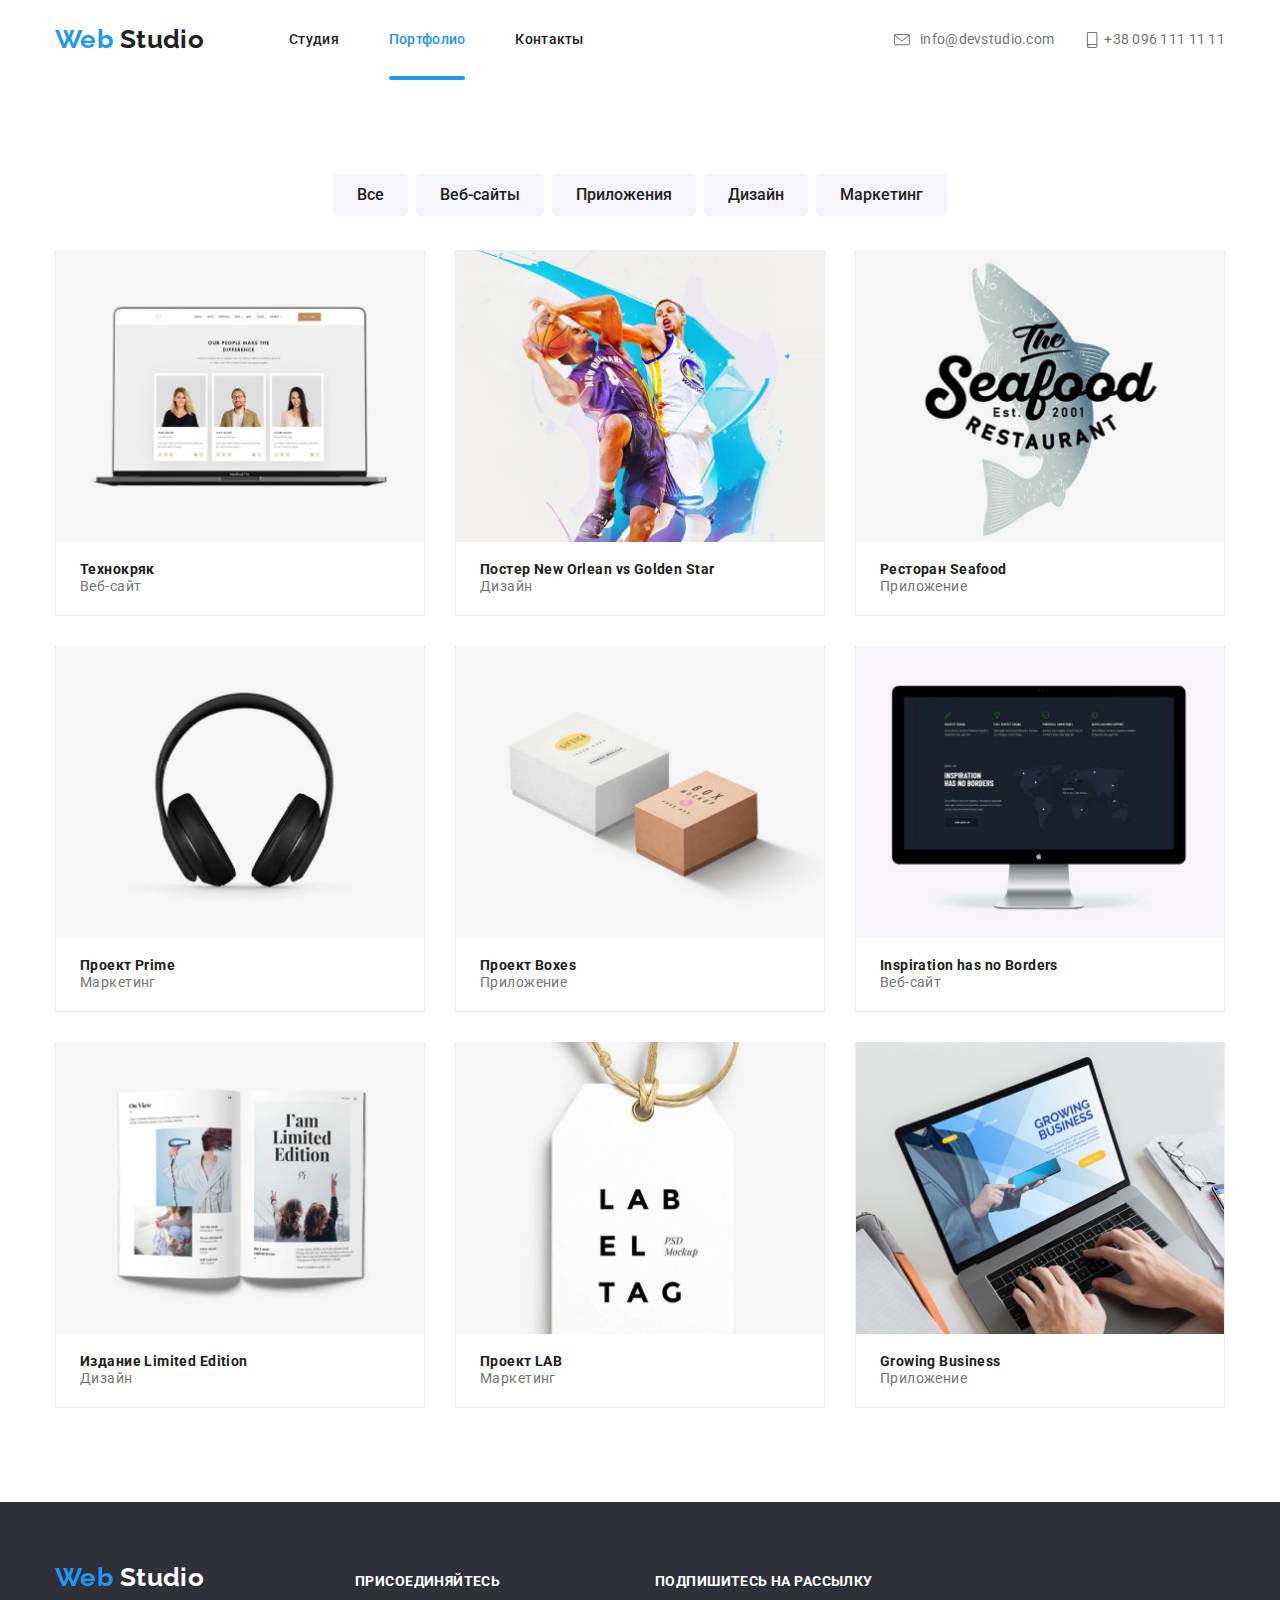
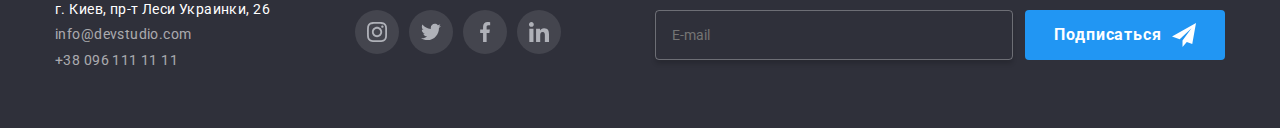
==== portfolio.html @ b1ed6bba "Перенос файлов" ====
<!DOCTYPE html>
<html lang="ru">
  <head>
    <meta charset="UTF-8" />
    <meta name="viewport" content="width=device-width, initial-scale=1.0" />
    <link
      href="https://fonts.googleapis.com/css2?family=Raleway:wght@700&family=Roboto:wght@400;500;700;900&display=swap"
      rel="stylesheet"
    />
    <link
      rel="stylesheet"
      href="https://cdnjs.cloudflare.com/ajax/libs/modern-normalize/0.7.0/modern-normalize.min.css"
    />
    <link rel="stylesheet" href="./css/main.min.css" />
    <title>Portfolio</title>
  </head>
  <body>
    <!-- Шапка страницы -->
    <header class="site-header container">
      <nav class="site-nav">
        <a class="site-logo" href="./" lang="en"><span>Web </span><span class="logo-studio">Studio</span></a>
        <ul class="list">
          <li class="item"><a class="link" href="./index.html">Студия</a></li>
          <li class="item"><a class="link current" href="./portfolio.html">Портфолио</a></li>
          <li class="item"><a class="link" href="">Контакты</a></li>
        </ul>
      </nav>
      <address class="address-blok-header">
        <!-- добавляем aria-label <a href="" aria-label=""></a> -->
        <ul class="address-list">
          <li class="item">
            <a class="button-icon icon-mail" href="mailto:info@devstudio.com" aria-label="иконка конверта">
              <svg class="icon">
                <use href="./images/sprite.svg#icon-icon-mail"></use>
              </svg>
            </a>
            <a class="link" href="mailto:info@devstudio.com">info@devstudio.com</a>
          </li>
          <li class="item">
            <a class="button-icon icon-phone" href="tel:+380961111111" aria-label="иконка телефона">
              <svg class="icon">
                <use href="./images/sprite.svg#icon-icon-phone"></use>
              </svg>
            </a>
            <a class="link" href="tel:+380961111111">+38 096 111 11 11</a>
          </li>
        </ul>
      </address>
    </header>
    <!-- уникальний контент -->
    <main class="main-portfolio">
      <!-- категории проектов (фильтры,head-filter ) -->
      <section class="section head-filter container">
        <h1 class="is-hidden">категории проектов (фильтры)</h1>
        <ul class="filter">
          <li class="item"><button type="button" class="radio">Все</button></li>
          <li class="item"><button type="button" class="radio">Веб-сайты</button></li>
          <li class="item"><button type="button" class="radio">Приложения</button></li>
          <li class="item"><button type="button" class="radio">Дизайн</button></li>
          <li class="item"><button type="button" class="radio">Маркетинг</button></li>
        </ul>
      </section>
      <!-- Проекты (project) -->
      <!-- ul>li*9>a>img+h3+p+p{} -->
      <section class="section project container">
        <h2 class="is-hidden">Проекты</h2>
        <ul class="list">
          <li class="item">
            <a class="link" href="">
              <div class="overflow-img">
                <img src="./images/pro1.jpg" alt="Анкеты" width="370" />
                <p class="pro on-dark">
                  Технокряк это современная площадка распространения коронавируса. Компании используют эту платформу для
                  цифрового шпионажа и атак на защищённые сервера конкурентов.
                </p>
              </div>
              <div class="perimeter">
                <h3 class="title pro">Технокряк</h3>
                <p class="is-filter">Веб-сайт</p>
              </div>
            </a>
          </li>
          <li class="item">
            <a class="link" href="">
              <div class="overflow-img">
                <img src="./images/pro2.jpg" alt="Баскетбол" width="370" />
                <p class="pro on-dark">
                  Технокряк это современная площадка распространения коронавируса. Компании используют эту платформу для
                  цифрового шпионажа и атак на защищённые сервера конкурентов.
                </p>
              </div>
              <div class="perimeter">
                <h3 class="title pro">Постер New Orlean vs Golden Star</h3>
                <p class="is-filter">Дизайн</p>
              </div>
            </a>
          </li>
          <li class="item">
            <a class="link" href="">
              <div class="overflow-img">
                <img src="./images/pro3.jpg" alt="Ресторан  лого" width="370" />
                <p class="pro on-dark">
                  Технокряк это современная площадка распространения коронавируса. Компании используют эту платформу для
                  цифрового шпионажа и атак на защищённые сервера конкурентов.
                </p>
              </div>
              <div class="perimeter">
                <h3 class="title pro">Ресторан Seafood</h3>
                <p class="is-filter">Приложение</p>
              </div>
            </a>
          </li>
          <li class="item">
            <a class="link" href="">
              <div class="overflow-img">
                <img src="./images/pro4.jpg" alt="Наушники" width="370" />
                <p class="pro on-dark">
                  Технокряк это современная площадка распространения коронавируса. Компании используют эту платформу для
                  цифрового шпионажа и атак на защищённые сервера конкурентов.
                </p>
              </div>
              <div class="perimeter">
                <h3 class="title pro">Проект Prime</h3>
                <p class="is-filter">Маркетинг</p>
              </div>
            </a>
          </li>
          <li class="item">
            <a class="link" href="">
              <div class="overflow-img">
                <img src="./images/pro5.jpg" alt="Коробки" width="370" />
                <p class="pro on-dark">
                  Технокряк это современная площадка распространения коронавируса. Компании используют эту платформу для
                  цифрового шпионажа и атак на защищённые сервера конкурентов.
                </p>
              </div>
              <div class="perimeter">
                <h3 class="title pro">Проект Boxes</h3>
                <p class="is-filter">Приложение</p>
              </div>
            </a>
          </li>
          <li class="item">
            <a class="link" href="">
              <div class="overflow-img">
                <img src="./images/pro6.jpg" alt="Монитор" width="370" />
                <p class="pro on-dark">
                  Технокряк это современная площадка распространения коронавируса. Компании используют эту платформу для
                  цифрового шпионажа и атак на защищённые сервера конкурентов.
                </p>
              </div>
              <div class="perimeter">
                <h3 class="title pro">Inspiration has no Borders</h3>
                <p class="is-filter">Веб-сайт</p>
              </div>
            </a>
          </li>
          <li class="item">
            <a class="link" href="">
              <div class="overflow-img">
                <img src="./images/pro7.jpg" alt="Журнал" width="370" />
                <p class="pro on-dark">
                  Технокряк это современная площадка распространения коронавируса. Компании используют эту платформу для
                  цифрового шпионажа и атак на защищённые сервера конкурентов.
                </p>
              </div>
              <div class="perimeter">
                <h3 class="title pro">Издание Limited Edition</h3>
                <p class="is-filter">Дизайн</p>
              </div>
            </a>
          </li>
          <li class="item">
            <a class="link" href="">
              <div class="overflow-img">
                <img src="./images/pro8.jpg" alt="Бирка" width="370" />
                <p class="pro on-dark">
                  Технокряк это современная площадка распространения коронавируса. Компании используют эту платформу для
                  цифрового шпионажа и атак на защищённые сервера конкурентов.
                </p>
              </div>
              <div class="perimeter">
                <h3 class="title pro">Проект LAB</h3>
                <p class="is-filter">Маркетинг</p>
              </div>
            </a>
          </li>
          <li class="item">
            <a class="link" href="">
              <div class="overflow-img">
                <img src="./images/pro9.jpg" alt="Ноутбук" width="370" />
                <p class="pro on-dark">
                  Технокряк это современная площадка распространения коронавируса. Компании используют эту платформу для
                  цифрового шпионажа и атак на защищённые сервера конкурентов.
                </p>
              </div>
              <div class="perimeter">
                <h3 class="title pro">Growing Business</h3>
                <p class="is-filter">Приложение</p>
              </div>
            </a>
          </li>
        </ul>
      </section>
    </main>
    <!-- footer -->
    <footer>
      <div class="footer container">
        <div class="address-blok item-colomn">
          <a class="site-logo footer-logo" href="./" lang="en"
            ><span>Web </span><span class="logo-studio">Studio</span></a
          >
          <address class="address-list">
            <p class="map">г. Киев, пр-т Леси Украинки, 26</p>
            <a class="link" href="mailto:info@devstudio.com">info@devstudio.com</a>
            <a class="link" href="tel:+380961111111">+38 096 111 11 11</a>
          </address>
        </div>
        <div class="section item-colomn">
          <b class="title on-dark">ПРИСОЕДИНЯЙТЕСЬ</b>
          <ul class="list-social">
            <li class="item-social dark-icon">
              <a href="" aria-label="ссылка на instagram">
                <svg class="icon">
                  <use href="./images/sprite.svg#icon-icon-inst"></use>
                </svg>
              </a>
            </li>
            <li class="item-social dark-icon">
              <a href="" aria-label="ссылка на twiter">
                <svg class="icon">
                  <use href="./images/sprite.svg#icon-icon-tw"></use>
                </svg>
              </a>
            </li>
            <li class="item-social dark-icon">
              <a href="" aria-label="ссылка на facebook">
                <svg class="icon">
                  <use href="./images/sprite.svg#icon-icon-fb"></use>
                </svg>
              </a>
            </li>
            <li class="item-social dark-icon">
              <a href="" aria-label="ссылка на IN">
                <svg class="icon">
                  <use href="./images/sprite.svg#icon-icon-in"></use>
                </svg>
              </a>
            </li>
          </ul>
        </div>
        <div class="section block-subscribe">
          <label class="label-subscribe">
            <b class="title on-dark subscribe-title">ПОДПИШИТЕСЬ НА РАССЫЛКУ</b>
            <input class="field-subscribe" type="email" name="subscribe" placeholder="E-mail" />
          </label>
          <button type="submit" class="button">
            Подписаться
            <svg class="icon send">
              <use href="./images/sprite.svg#icon-icon-send"></use>
            </svg>
          </button>

          <!-- <a href="" aria-label="значок самолётика"></a> -->
        </div>
      </div>
      <!-- Исправление дизайнера закоментировал -->
      <!-- <div class="copyright container"><p>2020 | Developed by GoIT Students</p></div> -->
    </footer>
  </body>
</html>
---- css/main.min.css ----
html{-webkit-box-sizing:border-box;box-sizing:border-box}*,*::before,*::after{-webkit-box-sizing:inherit;box-sizing:inherit}*:hover,:focus,:focus-within{-webkit-transition:all 250ms cubic-bezier(0.4, 0, 0.2, 1);transition:all 250ms cubic-bezier(0.4, 0, 0.2, 1)}body{margin:0;padding:0;background-color:#fff;color:#757575;font-family:'Roboto', sans-serif;font-weight:400;font-size:14px;line-height:1.19;letter-spacing:.03em}img{display:block;max-width:100%;height:auto}h1,h2,h3,h4,h5,h6{margin:0}ul{margin:0;padding:0;list-style:none}p{margin:0}a{text-decoration:none;font-style:normal;color:inherit;font-family:inherit}.position-relative{position:relative}.appearance{appearance:none;-webkit-appearance:none;-moz-appearance:none}.is-hidden{position:absolute;width:1px;height:1px;margin:-1px;border:0;padding:0;clip:rect(0 0 0 0);overflow:hidden}.container{display:-webkit-box;display:-ms-flexbox;display:flex;margin-left:auto;margin-right:auto;width:1200px;padding-left:15px;padding-right:15px}.title{color:#212121}.button-icon{padding:0;margin:0;border:none}.section .on-dark{color:#fff}.title-section{font-weight:bold;font-size:36px;line-height:1.16;color:#212121}.title{font-weight:bold;font-size:14px;line-height:1.14;color:#212121}.text{line-height:1.71;color:#757575}.site-logo{font-family:'Raleway', sans-serif;font-style:normal;font-weight:bold;font-size:26px;color:#2196f3}.site-nav .site-logo{margin-top:24px;margin-bottom:25px}.logo-studio{color:#212121}.footer .logo-studio{color:#fff}.address-blok-header{margin-left:auto}.address-blok-header .item{display:-webkit-box;display:-ms-flexbox;display:flex}.address-blok-header .item:hover .icon,.address-blok-header .item:focus-within .icon{fill:#2196f3}.address-blok-header .item:hover .link{color:#2196f3}.address-blok-header .button-icon{margin-right:10px}.address-blok-header .button-icon.icon-mail{width:16px;height:11.2px;fill:#757575}.address-blok-header .button-icon.icon-phone{width:10px;height:15px;fill:#757575}.address-blok-header .icon{background-position:center;background-size:contain;height:16px;width:16px;-webkit-transition:fill 250ms cubic-bezier(0.4, 0, 0.2, 1);transition:fill 250ms cubic-bezier(0.4, 0, 0.2, 1)}.site-header .address-list{display:-webkit-box;display:-ms-flexbox;display:flex}.address-list .item+.item{margin-left:30px}.address-list .link{line-height:1.14;letter-spacing:0.02em}.footer .address-blok{display:-webkit-box;display:-ms-flexbox;display:flex;-webkit-box-orient:vertical;-webkit-box-direction:normal;-ms-flex-direction:column;flex-direction:column}.footer .address-list{display:-webkit-box;display:-ms-flexbox;display:flex;-webkit-box-align:start;-ms-flex-align:start;align-items:flex-start;-webkit-box-orient:vertical;-webkit-box-direction:normal;-ms-flex-direction:column;flex-direction:column;margin-top:8px}.footer .address-list .link{margin-top:9px;line-height:1.17;letter-spacing:.03em;color:rgba(255,255,255,0.6)}.footer .address-list .map{line-height:1.17;letter-spacing:.03em;color:#fff;font-style:normal}.list-social{margin-top:20px;display:-webkit-box;display:-ms-flexbox;display:flex}.item-social{width:44px;height:44px}.item-social+.item-social{margin-left:10px}.item-social .button-icon{display:-webkit-inline-box;display:-ms-inline-flexbox;display:inline-flex;width:100%;height:100%}.item-social .icon{width:44px;height:44px;border-radius:50px;fill:#afb1b8;-webkit-transition:background-color 250ms cubic-bezier(0.4, 0, 0.2, 1),fill 250ms cubic-bezier(0.4, 0, 0.2, 1);transition:background-color 250ms cubic-bezier(0.4, 0, 0.2, 1),fill 250ms cubic-bezier(0.4, 0, 0.2, 1)}.item-social .icon:hover,.item-social:focus-within .icon{background-color:#2196f3;fill:#fff}.dark-icon{border-radius:50px;fill:text-white;background-color:rgba(255,255,255,0.1)}.button{display:-webkit-inline-box;display:-ms-inline-flexbox;display:inline-flex;-webkit-box-align:center;-ms-flex-align:center;align-items:center;-webkit-box-pack:center;-ms-flex-pack:center;justify-content:center;padding-top:10px;padding-bottom:10px;min-width:200px;font-weight:bold;font-size:16px;line-height:1.87;letter-spacing:0.06em;background:#2196f3;color:#fff;border-radius:4px;border:none;outline:#188ce8}.button:hover,.button:focus{background-color:#188ce8}.site-header{-webkit-box-align:center;-ms-flex-align:center;align-items:center;-webkit-box-pack:justify;-ms-flex-pack:justify;justify-content:space-between}.site-header .item:hover,.site-header .item:focus-within{color:#2196f3}.site-nav{display:-webkit-box;display:-ms-flexbox;display:flex}.site-nav>.list{display:-webkit-box;display:-ms-flexbox;display:flex;margin-left:85px;-webkit-box-align:center;-ms-flex-align:center;align-items:center;font-weight:500;line-height:1.14;letter-spacing:0.02em;color:#212121}.site-nav .item+.item{margin-left:50px}.site-nav .link{-webkit-transition:color 250ms cubic-bezier(0.4, 0, 0.2, 1);transition:color 250ms cubic-bezier(0.4, 0, 0.2, 1)}.site-nav .link.current{position:relative;color:#2196f3}.site-nav .link.current::after{content:'';display:block;margin-top:28px;position:absolute;width:100%;height:4px;background:#2196f3;border-radius:2px}.hero-section{background-color:rgba(47,48,58,0.8)}.hero-section.overlay{max-width:1600px;height:600px;margin-right:auto;margin-left:auto;background-image:-webkit-gradient(linear, left top, left bottom, from(rgba(47,48,58,0.8)), to(rgba(47,48,58,0.8))),url("../images/Header-img.jpg");background-image:linear-gradient(rgba(47,48,58,0.8), rgba(47,48,58,0.8)),url("../images/Header-img.jpg")}.hero-section .container{-webkit-box-orient:vertical;-webkit-box-direction:normal;-ms-flex-direction:column;flex-direction:column;-webkit-box-align:center;-ms-flex-align:center;align-items:center;padding-top:200px;padding-bottom:200px}.hero-section .title{text-align:center;margin-bottom:30px;font-weight:900;font-size:44px;line-height:1.36;letter-spacing:0.06em;color:#fff}.feature{padding-top:94px}.feature .list{display:-webkit-box;display:-ms-flexbox;display:flex}.feature .item{width:calc(100%)}.feature .item+.item{margin-left:30px}.feature .icon{height:70px;width:70px}.feature .button-icon{height:120px;width:100%;background-color:#f5f4fa;border-radius:4px}.feature .title{margin-top:30px}.feature .text{margin-top:10px}.activity{display:-webkit-box;display:-ms-flexbox;display:flex;-webkit-box-orient:vertical;-webkit-box-direction:normal;-ms-flex-direction:column;flex-direction:column;padding-top:94px;padding-bottom:94px}.activity .title-section{-ms-flex-item-align:center;-ms-grid-row-align:center;align-self:center;margin-bottom:50px}.activity .list{display:-webkit-box;display:-ms-flexbox;display:flex;-webkit-box-orient:horizontal;-webkit-box-direction:normal;-ms-flex-direction:row;flex-direction:row;-webkit-box-pack:justify;-ms-flex-pack:justify;justify-content:space-between}.activity .item{position:relative}.activity .item+.item{margin-left:30px}.activity .title.on-dark{position:absolute;bottom:0;width:100%;padding:27px;text-align:center;background-color:rgba(47,48,58,0.8)}.shadow{background-color:#f5f4fa}.our-team{display:-webkit-box;display:-ms-flexbox;display:flex;-webkit-box-orient:vertical;-webkit-box-direction:normal;-ms-flex-direction:column;flex-direction:column;padding-top:94px;padding-bottom:94px}.our-team .title-section{-ms-flex-item-align:center;-ms-grid-row-align:center;align-self:center}.our-team .list-team{display:-webkit-box;display:-ms-flexbox;display:flex;-webkit-box-pack:justify;-ms-flex-pack:justify;justify-content:space-between;margin-top:50px}.our-team .item+.item{margin-left:30px}.our-team .item{display:-webkit-box;display:-ms-flexbox;display:flex;-webkit-box-orient:vertical;-webkit-box-direction:normal;-ms-flex-direction:column;flex-direction:column;-webkit-box-align:center;-ms-flex-align:center;align-items:center;padding-bottom:24px;background-color:#fff;-webkit-box-shadow:0px 4px 4px rgba(0,0,0,0.25);box-shadow:0px 4px 4px rgba(0,0,0,0.25);border-radius:4px}.our-team .title.name{margin-top:30px}.our-team .title.work{margin-top:10px}.our-team .list-social{margin-top:16px}.our-team .name{font-weight:500;font-size:16px}.our-team .work{font-size:16px;color:#757575}.clients{display:-webkit-box;display:-ms-flexbox;display:flex;-webkit-box-orient:vertical;-webkit-box-direction:normal;-ms-flex-direction:column;flex-direction:column;padding-top:94px;padding-bottom:94px}.clients .title-section{-ms-flex-item-align:center;-ms-grid-row-align:center;align-self:center;margin-bottom:50px}.clients .list{display:-webkit-box;display:-ms-flexbox;display:flex}.clients .item+.item{margin-left:30px}.clients .item{width:calc((100% - 150px) / 6);border:1px solid #afb1b8;border-radius:4px;fill:#afb1b8;-webkit-transition:fill 250ms cubic-bezier(0.4, 0, 0.2, 1);transition:fill 250ms cubic-bezier(0.4, 0, 0.2, 1);-webkit-transition:border 250ms cubic-bezier(0.4, 0, 0.2, 1);transition:border 250ms cubic-bezier(0.4, 0, 0.2, 1)}.clients .item:hover,.clients .item:focus-within{border-color:#2196f3;fill:#2196f3}.clients .button-icon{display:-webkit-box;display:-ms-flexbox;display:flex;-webkit-box-pack:center;-ms-flex-pack:center;justify-content:center;-webkit-box-align:center;-ms-flex-align:center;align-items:center;height:90px;width:170px;fill:inherit}.clients .icon.klient1{width:44px;height:49px}.clients .icon.klient2{width:40px;height:52px}.clients .icon.klient3{width:41px;height:43px}.clients .icon.klient4{width:80px;height:42px}.clients .icon.klient5{width:59px;height:47px}.clients .icon.klient6{width:88px;height:45px}.modal{display:-webkit-box;display:-ms-flexbox;display:flex;margin-left:auto;margin-right:auto;-webkit-box-pack:center;-ms-flex-pack:center;justify-content:center;-webkit-box-align:center;-ms-flex-align:center;align-items:center;position:fixed;top:0;left:0;right:0;width:100%;height:100%;-webkit-transition:all 250ms cubic-bezier(0.4, 0, 0.2, 1);transition:all 250ms cubic-bezier(0.4, 0, 0.2, 1);background:rgba(0,0,0,0.2)}.modal .form-blank{padding:40px;display:-webkit-box;display:-ms-flexbox;display:flex;-webkit-box-orient:vertical;-webkit-box-direction:normal;-ms-flex-direction:column;flex-direction:column;position:absolute;background:#ffffff;-webkit-box-shadow:0px 2px 1px rgba(0,0,0,0.2),0px 1px 1px rgba(0,0,0,0.14),0px 1px 3px rgba(0,0,0,0.12);box-shadow:0px 2px 1px rgba(0,0,0,0.2),0px 1px 1px rgba(0,0,0,0.14),0px 1px 3px rgba(0,0,0,0.12);border-radius:4px}.modal .field{padding-top:12px;padding-right:16px;padding-bottom:12px;padding-left:42px;width:100%;border:solid 1px;border-color:rgba(33,33,33,0.2);border-radius:4px;-webkit-transition:border-color 250ms cubic-bezier(0.4, 0, 0.2, 1);transition:border-color 250ms cubic-bezier(0.4, 0, 0.2, 1);outline:none}.modal .commentary{resize:none}.modal .text-field{position:absolute;top:50%;left:42px;-webkit-transform:translateY(-50%);transform:translateY(-50%);-webkit-transition:color 250ms cubic-bezier(0.4, 0, 0.2, 1);transition:color 250ms cubic-bezier(0.4, 0, 0.2, 1);-webkit-transition:-webkit-transform 250ms cubic-bezier(0.4, 0, 0.2, 1);transition:-webkit-transform 250ms cubic-bezier(0.4, 0, 0.2, 1);transition:transform 250ms cubic-bezier(0.4, 0, 0.2, 1);transition:transform 250ms cubic-bezier(0.4, 0, 0.2, 1), -webkit-transform 250ms cubic-bezier(0.4, 0, 0.2, 1);line-height:1.14;letter-spacing:0.01em}.modal .text-commentary{position:absolute;top:12px;left:16px;-webkit-transition:color 250ms cubic-bezier(0.4, 0, 0.2, 1);transition:color 250ms cubic-bezier(0.4, 0, 0.2, 1);-webkit-transition:-webkit-transform 250ms cubic-bezier(0.4, 0, 0.2, 1);transition:-webkit-transform 250ms cubic-bezier(0.4, 0, 0.2, 1);transition:transform 250ms cubic-bezier(0.4, 0, 0.2, 1);transition:transform 250ms cubic-bezier(0.4, 0, 0.2, 1), -webkit-transform 250ms cubic-bezier(0.4, 0, 0.2, 1)}.modal .title{font-size:20px;line-height:23px}.modal .title+.label{margin-top:30px}.modal .label{position:relative}.modal .label:hover .icon,.modal .label:focus-within .icon{fill:#2196f3}.modal .label:hover .text-field,.modal .label:focus-within .text-field{-webkit-transform:translate(-24px, -38px);transform:translate(-24px, -38px);color:#2196f3}.modal .label:hover .text-commentary,.modal .label:focus-within .text-commentary{-webkit-transform:translate(0px, -30px);transform:translate(0px, -30px);color:#2196f3}.modal .label:hover .field,.modal .label:focus-within .field{border-color:#2196f3}.modal .label+.label{margin-top:28px}.modal .label .icon{width:18px;height:18px;position:absolute;top:50%;left:16px;-webkit-transform:translateY(-50%);transform:translateY(-50%);-webkit-transition:fill 250ms cubic-bezier(0.4, 0, 0.2, 1);transition:fill 250ms cubic-bezier(0.4, 0, 0.2, 1)}.modal .label-policy{position:relative;display:-webkit-box;display:-ms-flexbox;display:flex;-ms-flex-pack:distribute;justify-content:space-around;margin-top:20px}.modal .label-policy:focus-within .icon-checkbox{border-color:#2196f3}.modal .label-policy .link{color:#2196f3}.modal .text-policy{line-height:1.71}.modal .icon-checkbox{position:absolute;left:2px;-webkit-transform:translateY(3px);transform:translateY(3px);-webkit-transition:background-color 250ms cubic-bezier(0.4, 0, 0.2, 1);transition:background-color 250ms cubic-bezier(0.4, 0, 0.2, 1);-webkit-transition:border-color 250ms cubic-bezier(0.4, 0, 0.2, 1);transition:border-color 250ms cubic-bezier(0.4, 0, 0.2, 1);cursor:pointer;width:16px;height:16px;background-size:contain;background-color:#fff;border:2px solid #212121;border-radius:4px}.modal .checkbox:checked ~ .icon-checkbox{background-color:#2196f3;border-color:#2196f3}.modal .button{margin-top:30px;margin-left:auto;margin-right:auto;height:50px;border:none}.modal .button:hover,.modal .button:focus{background-color:#188ce8}.modal .data-modal-close{width:30px;height:30px;background-size:contain;position:absolute;right:8px;top:8px;background-color:#fff;margin:0;padding:0;border-width:0;outline-color:rgba(0,0,0,0)}.modal .data-modal-close:hover .icon,.modal .data-modal-close:focus-within .icon{fill:#2196f3}.modal .data-modal-close .icon{height:30px;width:30px;border-radius:100%;border:solid 1px rgba(0,0,0,0.1);-webkit-transition:fill 250ms cubic-bezier(0.4, 0, 0.2, 1);transition:fill 250ms cubic-bezier(0.4, 0, 0.2, 1)}.main-portfolio{padding-top:94px;padding-bottom:94px}.head-filter{display:-webkit-box;display:-ms-flexbox;display:flex;-webkit-box-pack:center;-ms-flex-pack:center;justify-content:center;margin-bottom:34px}.head-filter .filter{display:-webkit-box;display:-ms-flexbox;display:flex;-webkit-box-orient:horizontal;-webkit-box-direction:normal;-ms-flex-direction:row;flex-direction:row}.head-filter .item+.item{margin-left:8px}.head-filter .radio{padding:6px 22px;background:#f5f4fa;font-weight:500;font-size:16px;line-height:1.62;color:#212121;border-radius:4px;border-color:transparent;-webkit-transition:background 250ms cubic-bezier(0.4, 0, 0.2, 1);transition:background 250ms cubic-bezier(0.4, 0, 0.2, 1);-webkit-transition:color 250ms cubic-bezier(0.4, 0, 0.2, 1);transition:color 250ms cubic-bezier(0.4, 0, 0.2, 1)}.head-filter .radio:hover,.head-filter .radio:focus{background:#2196f3;color:#fff;border-color:transparent}.project{display:-webkit-box;display:-ms-flexbox;display:flex}.project .list{display:-webkit-box;display:-ms-flexbox;display:flex;-webkit-box-orient:horizontal;-webkit-box-direction:normal;-ms-flex-direction:row;flex-direction:row;-ms-flex-wrap:wrap;flex-wrap:wrap}.project .item{display:-webkit-box;display:-ms-flexbox;display:flex;width:calc((100% - 60px) / 3)}.project .item:hover .pro.on-dark,.project .item:focus .pro.on-dark{-webkit-transform:translateY(0);transform:translateY(0)}.project .item:hover,.project .item:focus{-webkit-box-sizing:border-box;box-sizing:border-box;-webkit-box-shadow:1px 4px 6px rgba(0,0,0,0.16),0px 4px 4px rgba(0,0,0,0.06),0px 1px 1px rgba(0,0,0,0.12);box-shadow:1px 4px 6px rgba(0,0,0,0.16),0px 4px 4px rgba(0,0,0,0.06),0px 1px 1px rgba(0,0,0,0.12)}.project .item:not(:nth-child(3n+1)){margin-left:30px}.project .item:not(:nth-child(-n+3)){margin-top:30px}.project .pro.on-dark{display:-webkit-box;display:-ms-flexbox;display:flex;padding:63px 24px;position:absolute;top:0;left:0;width:100%;height:100%;-webkit-transform:translateY(105%);transform:translateY(105%);-webkit-transition:-webkit-transform 250ms cubic-bezier(0.4, 0, 0.2, 1);transition:-webkit-transform 250ms cubic-bezier(0.4, 0, 0.2, 1);transition:transform 250ms cubic-bezier(0.4, 0, 0.2, 1);transition:transform 250ms cubic-bezier(0.4, 0, 0.2, 1), -webkit-transform 250ms cubic-bezier(0.4, 0, 0.2, 1);font-size:18px;line-height:1.56;letter-spacing:.03em;background:#2196f3}.project .perimeter{padding-top:20px;padding-right:24px;padding-bottom:20px;padding-left:24px}.project .link{border-right:1px solid #eeeeee;border-bottom:1px solid #eeeeee;border-left:1px solid #eeeeee}.project .overflow-img{display:block;overflow:hidden;position:relative}footer{background-color:#2f303a}.footer{-ms-flex-wrap:wrap;flex-wrap:wrap;-webkit-box-pack:justify;-ms-flex-pack:justify;justify-content:space-between;-webkit-box-align:baseline;-ms-flex-align:baseline;align-items:baseline;padding-top:60px;padding-bottom:60px}.footer .item-colomn{width:calc((100% - 60px) / 4)}.footer .block-subscribe{width:calc((100% - 30px) / 2);display:-webkit-box;display:-ms-flexbox;display:flex}.icon.send{width:24px;height:24px;margin-left:10px}.subscribe-title{display:inline-block;margin-bottom:20px}.label-subscribe{display:block;margin-right:12px}.label-subscribe:hover .field-subscribe,.label-subscribe:focus-within .field-subscribe{border-color:#2196f3}.field-subscribe{padding:15px 16px;margin-right:12px;width:100%;height:50px;color:#757575;background-color:rgba(0,0,0,0);border:1px solid rgba(255,255,255,0.3);-webkit-box-sizing:border-box;box-sizing:border-box;-webkit-box-shadow:0px 4px 4px rgba(0,0,0,0.15);box-shadow:0px 4px 4px rgba(0,0,0,0.15);border-radius:4px;outline:none}.block-subscribe .button{-ms-flex-item-align:end;align-self:flex-end;height:50px}
/*# sourceMappingURL=main.min.css.map */
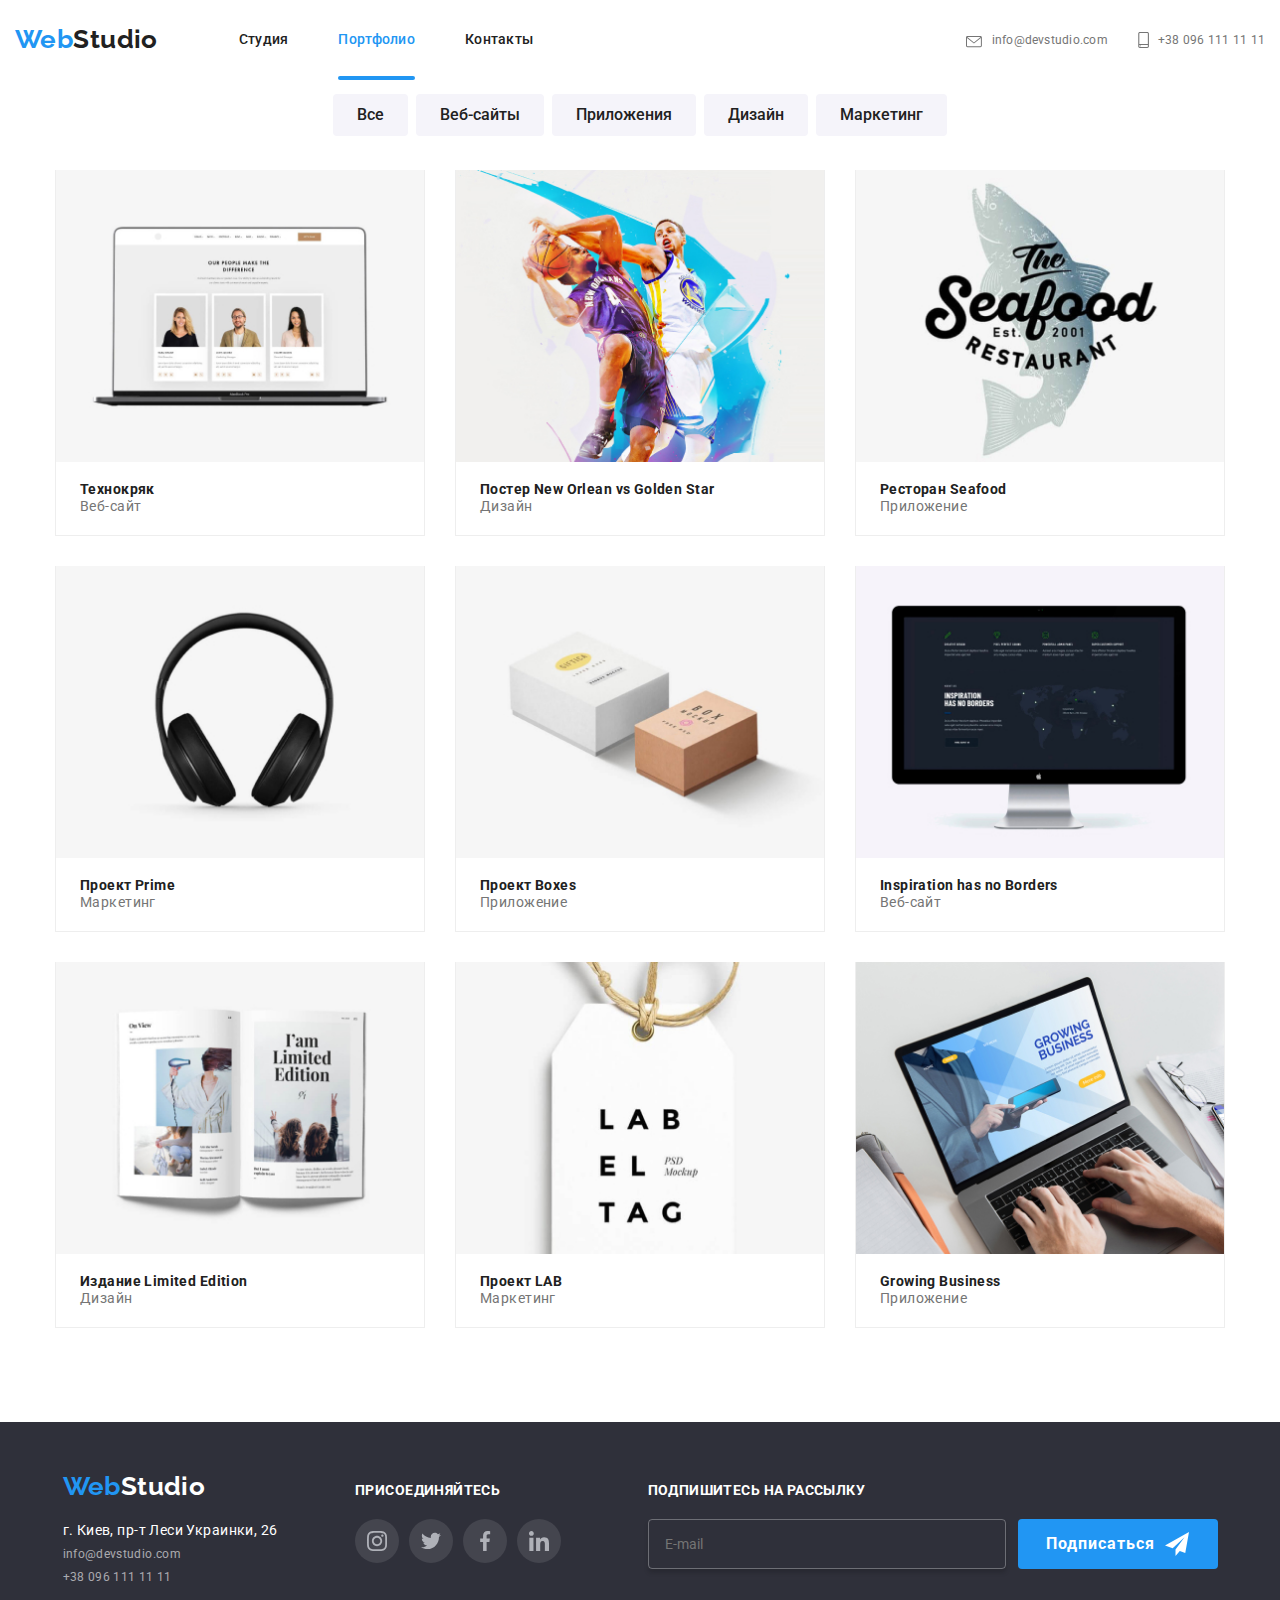
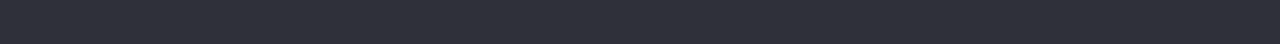
==== commit 83441485: "Адаптировал главную страницу и сделал меню" ====
--- a/portfolio.html
+++ b/portfolio.html
@@ -17,35 +17,50 @@
   <body>
     <!-- Шапка страницы -->
     <header class="site-header container">
-      <nav class="site-nav">
-        <a class="site-logo" href="./" lang="en"><span>Web </span><span class="logo-studio">Studio</span></a>
-        <ul class="list">
-          <li class="item"><a class="link" href="./index.html">Студия</a></li>
-          <li class="item"><a class="link current" href="./portfolio.html">Портфолио</a></li>
-          <li class="item"><a class="link" href="">Контакты</a></li>
-        </ul>
-      </nav>
-      <address class="address-blok-header">
-        <!-- добавляем aria-label <a href="" aria-label=""></a> -->
-        <ul class="address-list">
-          <li class="item">
-            <a class="button-icon icon-mail" href="mailto:info@devstudio.com" aria-label="иконка конверта">
-              <svg class="icon">
-                <use href="./images/sprite.svg#icon-icon-mail"></use>
-              </svg>
-            </a>
-            <a class="link" href="mailto:info@devstudio.com">info@devstudio.com</a>
-          </li>
-          <li class="item">
-            <a class="button-icon icon-phone" href="tel:+380961111111" aria-label="иконка телефона">
-              <svg class="icon">
-                <use href="./images/sprite.svg#icon-icon-phone"></use>
-              </svg>
-            </a>
-            <a class="link" href="tel:+380961111111">+38 096 111 11 11</a>
-          </li>
-        </ul>
-      </address>
+      <a class="site-logo" href="./" lang="en"><span>Web </span><span class="logo-studio">Studio</span></a>
+      <button class="menu-button is-open" type="button" data-menu-button>
+        <svg
+          class="icon"
+          width="40px"
+          height="40px"
+          aria-expanded="false"
+          aria-controls="menu-container is-open"
+          aria-label="переключатель мобильного меню"
+        >
+          <use class="icon-menu" href="./images/sprite-modal.svg#icon-menu-40"></use>
+          <use class="icon-cross" href="./images/sprite-modal.svg#icon-close-40"></use>
+        </svg>
+      </button>
+      <div class="menu-container" id="menu-container" data-menu>
+        <nav class="site-nav">
+          <ul class="list">
+            <li class="item"><a class="link" href="./index.html">Студия</a></li>
+            <li class="item"><a class="link current" href="./portfolio.html">Портфолио</a></li>
+            <li class="item"><a class="link" href="">Контакты</a></li>
+          </ul>
+        </nav>
+        <address class="address-blok-header">
+          <!-- добавляем aria-label <a href="" aria-label=""></a> -->
+          <ul class="address-list">
+            <li class="item">
+              <a class="button-icon icon-mail" href="mailto:info@devstudio.com" aria-label="иконка конверта">
+                <svg class="icon">
+                  <use href="./images/sprite.svg#icon-icon-mail"></use>
+                </svg>
+              </a>
+              <a class="link" href="mailto:info@devstudio.com">info@devstudio.com</a>
+            </li>
+            <li class="item">
+              <a class="button-icon icon-phone" href="tel:+380961111111" aria-label="иконка телефона">
+                <svg class="icon">
+                  <use href="./images/sprite.svg#icon-icon-phone"></use>
+                </svg>
+              </a>
+              <a class="link" href="tel:+380961111111">+38 096 111 11 11</a>
+            </li>
+          </ul>
+        </address>
+      </div>
     </header>
     <!-- уникальний контент -->
     <main class="main-portfolio">
@@ -267,5 +282,6 @@
       <!-- Исправление дизайнера закоментировал -->
       <!-- <div class="copyright container"><p>2020 | Developed by GoIT Students</p></div> -->
     </footer>
+    <script src="./js/menu.js"></script>
   </body>
 </html>
--- a/css/main.min.css
+++ b/css/main.min.css
@@ -1,2 +1,2 @@
-html{-webkit-box-sizing:border-box;box-sizing:border-box}*,*::before,*::after{-webkit-box-sizing:inherit;box-sizing:inherit}*:hover,:focus,:focus-within{-webkit-transition:all 250ms cubic-bezier(0.4, 0, 0.2, 1);transition:all 250ms cubic-bezier(0.4, 0, 0.2, 1)}body{margin:0;padding:0;background-color:#fff;color:#757575;font-family:'Roboto', sans-serif;font-weight:400;font-size:14px;line-height:1.19;letter-spacing:.03em}img{display:block;max-width:100%;height:auto}h1,h2,h3,h4,h5,h6{margin:0}ul{margin:0;padding:0;list-style:none}p{margin:0}a{text-decoration:none;font-style:normal;color:inherit;font-family:inherit}.position-relative{position:relative}.appearance{appearance:none;-webkit-appearance:none;-moz-appearance:none}.is-hidden{position:absolute;width:1px;height:1px;margin:-1px;border:0;padding:0;clip:rect(0 0 0 0);overflow:hidden}.container{display:-webkit-box;display:-ms-flexbox;display:flex;margin-left:auto;margin-right:auto;width:1200px;padding-left:15px;padding-right:15px}.title{color:#212121}.button-icon{padding:0;margin:0;border:none}.section .on-dark{color:#fff}.title-section{font-weight:bold;font-size:36px;line-height:1.16;color:#212121}.title{font-weight:bold;font-size:14px;line-height:1.14;color:#212121}.text{line-height:1.71;color:#757575}.site-logo{font-family:'Raleway', sans-serif;font-style:normal;font-weight:bold;font-size:26px;color:#2196f3}.site-nav .site-logo{margin-top:24px;margin-bottom:25px}.logo-studio{color:#212121}.footer .logo-studio{color:#fff}.address-blok-header{margin-left:auto}.address-blok-header .item{display:-webkit-box;display:-ms-flexbox;display:flex}.address-blok-header .item:hover .icon,.address-blok-header .item:focus-within .icon{fill:#2196f3}.address-blok-header .item:hover .link{color:#2196f3}.address-blok-header .button-icon{margin-right:10px}.address-blok-header .button-icon.icon-mail{width:16px;height:11.2px;fill:#757575}.address-blok-header .button-icon.icon-phone{width:10px;height:15px;fill:#757575}.address-blok-header .icon{background-position:center;background-size:contain;height:16px;width:16px;-webkit-transition:fill 250ms cubic-bezier(0.4, 0, 0.2, 1);transition:fill 250ms cubic-bezier(0.4, 0, 0.2, 1)}.site-header .address-list{display:-webkit-box;display:-ms-flexbox;display:flex}.address-list .item+.item{margin-left:30px}.address-list .link{line-height:1.14;letter-spacing:0.02em}.footer .address-blok{display:-webkit-box;display:-ms-flexbox;display:flex;-webkit-box-orient:vertical;-webkit-box-direction:normal;-ms-flex-direction:column;flex-direction:column}.footer .address-list{display:-webkit-box;display:-ms-flexbox;display:flex;-webkit-box-align:start;-ms-flex-align:start;align-items:flex-start;-webkit-box-orient:vertical;-webkit-box-direction:normal;-ms-flex-direction:column;flex-direction:column;margin-top:8px}.footer .address-list .link{margin-top:9px;line-height:1.17;letter-spacing:.03em;color:rgba(255,255,255,0.6)}.footer .address-list .map{line-height:1.17;letter-spacing:.03em;color:#fff;font-style:normal}.list-social{margin-top:20px;display:-webkit-box;display:-ms-flexbox;display:flex}.item-social{width:44px;height:44px}.item-social+.item-social{margin-left:10px}.item-social .button-icon{display:-webkit-inline-box;display:-ms-inline-flexbox;display:inline-flex;width:100%;height:100%}.item-social .icon{width:44px;height:44px;border-radius:50px;fill:#afb1b8;-webkit-transition:background-color 250ms cubic-bezier(0.4, 0, 0.2, 1),fill 250ms cubic-bezier(0.4, 0, 0.2, 1);transition:background-color 250ms cubic-bezier(0.4, 0, 0.2, 1),fill 250ms cubic-bezier(0.4, 0, 0.2, 1)}.item-social .icon:hover,.item-social:focus-within .icon{background-color:#2196f3;fill:#fff}.dark-icon{border-radius:50px;fill:text-white;background-color:rgba(255,255,255,0.1)}.button{display:-webkit-inline-box;display:-ms-inline-flexbox;display:inline-flex;-webkit-box-align:center;-ms-flex-align:center;align-items:center;-webkit-box-pack:center;-ms-flex-pack:center;justify-content:center;padding-top:10px;padding-bottom:10px;min-width:200px;font-weight:bold;font-size:16px;line-height:1.87;letter-spacing:0.06em;background:#2196f3;color:#fff;border-radius:4px;border:none;outline:#188ce8}.button:hover,.button:focus{background-color:#188ce8}.site-header{-webkit-box-align:center;-ms-flex-align:center;align-items:center;-webkit-box-pack:justify;-ms-flex-pack:justify;justify-content:space-between}.site-header .item:hover,.site-header .item:focus-within{color:#2196f3}.site-nav{display:-webkit-box;display:-ms-flexbox;display:flex}.site-nav>.list{display:-webkit-box;display:-ms-flexbox;display:flex;margin-left:85px;-webkit-box-align:center;-ms-flex-align:center;align-items:center;font-weight:500;line-height:1.14;letter-spacing:0.02em;color:#212121}.site-nav .item+.item{margin-left:50px}.site-nav .link{-webkit-transition:color 250ms cubic-bezier(0.4, 0, 0.2, 1);transition:color 250ms cubic-bezier(0.4, 0, 0.2, 1)}.site-nav .link.current{position:relative;color:#2196f3}.site-nav .link.current::after{content:'';display:block;margin-top:28px;position:absolute;width:100%;height:4px;background:#2196f3;border-radius:2px}.hero-section{background-color:rgba(47,48,58,0.8)}.hero-section.overlay{max-width:1600px;height:600px;margin-right:auto;margin-left:auto;background-image:-webkit-gradient(linear, left top, left bottom, from(rgba(47,48,58,0.8)), to(rgba(47,48,58,0.8))),url("../images/Header-img.jpg");background-image:linear-gradient(rgba(47,48,58,0.8), rgba(47,48,58,0.8)),url("../images/Header-img.jpg")}.hero-section .container{-webkit-box-orient:vertical;-webkit-box-direction:normal;-ms-flex-direction:column;flex-direction:column;-webkit-box-align:center;-ms-flex-align:center;align-items:center;padding-top:200px;padding-bottom:200px}.hero-section .title{text-align:center;margin-bottom:30px;font-weight:900;font-size:44px;line-height:1.36;letter-spacing:0.06em;color:#fff}.feature{padding-top:94px}.feature .list{display:-webkit-box;display:-ms-flexbox;display:flex}.feature .item{width:calc(100%)}.feature .item+.item{margin-left:30px}.feature .icon{height:70px;width:70px}.feature .button-icon{height:120px;width:100%;background-color:#f5f4fa;border-radius:4px}.feature .title{margin-top:30px}.feature .text{margin-top:10px}.activity{display:-webkit-box;display:-ms-flexbox;display:flex;-webkit-box-orient:vertical;-webkit-box-direction:normal;-ms-flex-direction:column;flex-direction:column;padding-top:94px;padding-bottom:94px}.activity .title-section{-ms-flex-item-align:center;-ms-grid-row-align:center;align-self:center;margin-bottom:50px}.activity .list{display:-webkit-box;display:-ms-flexbox;display:flex;-webkit-box-orient:horizontal;-webkit-box-direction:normal;-ms-flex-direction:row;flex-direction:row;-webkit-box-pack:justify;-ms-flex-pack:justify;justify-content:space-between}.activity .item{position:relative}.activity .item+.item{margin-left:30px}.activity .title.on-dark{position:absolute;bottom:0;width:100%;padding:27px;text-align:center;background-color:rgba(47,48,58,0.8)}.shadow{background-color:#f5f4fa}.our-team{display:-webkit-box;display:-ms-flexbox;display:flex;-webkit-box-orient:vertical;-webkit-box-direction:normal;-ms-flex-direction:column;flex-direction:column;padding-top:94px;padding-bottom:94px}.our-team .title-section{-ms-flex-item-align:center;-ms-grid-row-align:center;align-self:center}.our-team .list-team{display:-webkit-box;display:-ms-flexbox;display:flex;-webkit-box-pack:justify;-ms-flex-pack:justify;justify-content:space-between;margin-top:50px}.our-team .item+.item{margin-left:30px}.our-team .item{display:-webkit-box;display:-ms-flexbox;display:flex;-webkit-box-orient:vertical;-webkit-box-direction:normal;-ms-flex-direction:column;flex-direction:column;-webkit-box-align:center;-ms-flex-align:center;align-items:center;padding-bottom:24px;background-color:#fff;-webkit-box-shadow:0px 4px 4px rgba(0,0,0,0.25);box-shadow:0px 4px 4px rgba(0,0,0,0.25);border-radius:4px}.our-team .title.name{margin-top:30px}.our-team .title.work{margin-top:10px}.our-team .list-social{margin-top:16px}.our-team .name{font-weight:500;font-size:16px}.our-team .work{font-size:16px;color:#757575}.clients{display:-webkit-box;display:-ms-flexbox;display:flex;-webkit-box-orient:vertical;-webkit-box-direction:normal;-ms-flex-direction:column;flex-direction:column;padding-top:94px;padding-bottom:94px}.clients .title-section{-ms-flex-item-align:center;-ms-grid-row-align:center;align-self:center;margin-bottom:50px}.clients .list{display:-webkit-box;display:-ms-flexbox;display:flex}.clients .item+.item{margin-left:30px}.clients .item{width:calc((100% - 150px) / 6);border:1px solid #afb1b8;border-radius:4px;fill:#afb1b8;-webkit-transition:fill 250ms cubic-bezier(0.4, 0, 0.2, 1);transition:fill 250ms cubic-bezier(0.4, 0, 0.2, 1);-webkit-transition:border 250ms cubic-bezier(0.4, 0, 0.2, 1);transition:border 250ms cubic-bezier(0.4, 0, 0.2, 1)}.clients .item:hover,.clients .item:focus-within{border-color:#2196f3;fill:#2196f3}.clients .button-icon{display:-webkit-box;display:-ms-flexbox;display:flex;-webkit-box-pack:center;-ms-flex-pack:center;justify-content:center;-webkit-box-align:center;-ms-flex-align:center;align-items:center;height:90px;width:170px;fill:inherit}.clients .icon.klient1{width:44px;height:49px}.clients .icon.klient2{width:40px;height:52px}.clients .icon.klient3{width:41px;height:43px}.clients .icon.klient4{width:80px;height:42px}.clients .icon.klient5{width:59px;height:47px}.clients .icon.klient6{width:88px;height:45px}.modal{display:-webkit-box;display:-ms-flexbox;display:flex;margin-left:auto;margin-right:auto;-webkit-box-pack:center;-ms-flex-pack:center;justify-content:center;-webkit-box-align:center;-ms-flex-align:center;align-items:center;position:fixed;top:0;left:0;right:0;width:100%;height:100%;-webkit-transition:all 250ms cubic-bezier(0.4, 0, 0.2, 1);transition:all 250ms cubic-bezier(0.4, 0, 0.2, 1);background:rgba(0,0,0,0.2)}.modal .form-blank{padding:40px;display:-webkit-box;display:-ms-flexbox;display:flex;-webkit-box-orient:vertical;-webkit-box-direction:normal;-ms-flex-direction:column;flex-direction:column;position:absolute;background:#ffffff;-webkit-box-shadow:0px 2px 1px rgba(0,0,0,0.2),0px 1px 1px rgba(0,0,0,0.14),0px 1px 3px rgba(0,0,0,0.12);box-shadow:0px 2px 1px rgba(0,0,0,0.2),0px 1px 1px rgba(0,0,0,0.14),0px 1px 3px rgba(0,0,0,0.12);border-radius:4px}.modal .field{padding-top:12px;padding-right:16px;padding-bottom:12px;padding-left:42px;width:100%;border:solid 1px;border-color:rgba(33,33,33,0.2);border-radius:4px;-webkit-transition:border-color 250ms cubic-bezier(0.4, 0, 0.2, 1);transition:border-color 250ms cubic-bezier(0.4, 0, 0.2, 1);outline:none}.modal .commentary{resize:none}.modal .text-field{position:absolute;top:50%;left:42px;-webkit-transform:translateY(-50%);transform:translateY(-50%);-webkit-transition:color 250ms cubic-bezier(0.4, 0, 0.2, 1);transition:color 250ms cubic-bezier(0.4, 0, 0.2, 1);-webkit-transition:-webkit-transform 250ms cubic-bezier(0.4, 0, 0.2, 1);transition:-webkit-transform 250ms cubic-bezier(0.4, 0, 0.2, 1);transition:transform 250ms cubic-bezier(0.4, 0, 0.2, 1);transition:transform 250ms cubic-bezier(0.4, 0, 0.2, 1), -webkit-transform 250ms cubic-bezier(0.4, 0, 0.2, 1);line-height:1.14;letter-spacing:0.01em}.modal .text-commentary{position:absolute;top:12px;left:16px;-webkit-transition:color 250ms cubic-bezier(0.4, 0, 0.2, 1);transition:color 250ms cubic-bezier(0.4, 0, 0.2, 1);-webkit-transition:-webkit-transform 250ms cubic-bezier(0.4, 0, 0.2, 1);transition:-webkit-transform 250ms cubic-bezier(0.4, 0, 0.2, 1);transition:transform 250ms cubic-bezier(0.4, 0, 0.2, 1);transition:transform 250ms cubic-bezier(0.4, 0, 0.2, 1), -webkit-transform 250ms cubic-bezier(0.4, 0, 0.2, 1)}.modal .title{font-size:20px;line-height:23px}.modal .title+.label{margin-top:30px}.modal .label{position:relative}.modal .label:hover .icon,.modal .label:focus-within .icon{fill:#2196f3}.modal .label:hover .text-field,.modal .label:focus-within .text-field{-webkit-transform:translate(-24px, -38px);transform:translate(-24px, -38px);color:#2196f3}.modal .label:hover .text-commentary,.modal .label:focus-within .text-commentary{-webkit-transform:translate(0px, -30px);transform:translate(0px, -30px);color:#2196f3}.modal .label:hover .field,.modal .label:focus-within .field{border-color:#2196f3}.modal .label+.label{margin-top:28px}.modal .label .icon{width:18px;height:18px;position:absolute;top:50%;left:16px;-webkit-transform:translateY(-50%);transform:translateY(-50%);-webkit-transition:fill 250ms cubic-bezier(0.4, 0, 0.2, 1);transition:fill 250ms cubic-bezier(0.4, 0, 0.2, 1)}.modal .label-policy{position:relative;display:-webkit-box;display:-ms-flexbox;display:flex;-ms-flex-pack:distribute;justify-content:space-around;margin-top:20px}.modal .label-policy:focus-within .icon-checkbox{border-color:#2196f3}.modal .label-policy .link{color:#2196f3}.modal .text-policy{line-height:1.71}.modal .icon-checkbox{position:absolute;left:2px;-webkit-transform:translateY(3px);transform:translateY(3px);-webkit-transition:background-color 250ms cubic-bezier(0.4, 0, 0.2, 1);transition:background-color 250ms cubic-bezier(0.4, 0, 0.2, 1);-webkit-transition:border-color 250ms cubic-bezier(0.4, 0, 0.2, 1);transition:border-color 250ms cubic-bezier(0.4, 0, 0.2, 1);cursor:pointer;width:16px;height:16px;background-size:contain;background-color:#fff;border:2px solid #212121;border-radius:4px}.modal .checkbox:checked ~ .icon-checkbox{background-color:#2196f3;border-color:#2196f3}.modal .button{margin-top:30px;margin-left:auto;margin-right:auto;height:50px;border:none}.modal .button:hover,.modal .button:focus{background-color:#188ce8}.modal .data-modal-close{width:30px;height:30px;background-size:contain;position:absolute;right:8px;top:8px;background-color:#fff;margin:0;padding:0;border-width:0;outline-color:rgba(0,0,0,0)}.modal .data-modal-close:hover .icon,.modal .data-modal-close:focus-within .icon{fill:#2196f3}.modal .data-modal-close .icon{height:30px;width:30px;border-radius:100%;border:solid 1px rgba(0,0,0,0.1);-webkit-transition:fill 250ms cubic-bezier(0.4, 0, 0.2, 1);transition:fill 250ms cubic-bezier(0.4, 0, 0.2, 1)}.main-portfolio{padding-top:94px;padding-bottom:94px}.head-filter{display:-webkit-box;display:-ms-flexbox;display:flex;-webkit-box-pack:center;-ms-flex-pack:center;justify-content:center;margin-bottom:34px}.head-filter .filter{display:-webkit-box;display:-ms-flexbox;display:flex;-webkit-box-orient:horizontal;-webkit-box-direction:normal;-ms-flex-direction:row;flex-direction:row}.head-filter .item+.item{margin-left:8px}.head-filter .radio{padding:6px 22px;background:#f5f4fa;font-weight:500;font-size:16px;line-height:1.62;color:#212121;border-radius:4px;border-color:transparent;-webkit-transition:background 250ms cubic-bezier(0.4, 0, 0.2, 1);transition:background 250ms cubic-bezier(0.4, 0, 0.2, 1);-webkit-transition:color 250ms cubic-bezier(0.4, 0, 0.2, 1);transition:color 250ms cubic-bezier(0.4, 0, 0.2, 1)}.head-filter .radio:hover,.head-filter .radio:focus{background:#2196f3;color:#fff;border-color:transparent}.project{display:-webkit-box;display:-ms-flexbox;display:flex}.project .list{display:-webkit-box;display:-ms-flexbox;display:flex;-webkit-box-orient:horizontal;-webkit-box-direction:normal;-ms-flex-direction:row;flex-direction:row;-ms-flex-wrap:wrap;flex-wrap:wrap}.project .item{display:-webkit-box;display:-ms-flexbox;display:flex;width:calc((100% - 60px) / 3)}.project .item:hover .pro.on-dark,.project .item:focus .pro.on-dark{-webkit-transform:translateY(0);transform:translateY(0)}.project .item:hover,.project .item:focus{-webkit-box-sizing:border-box;box-sizing:border-box;-webkit-box-shadow:1px 4px 6px rgba(0,0,0,0.16),0px 4px 4px rgba(0,0,0,0.06),0px 1px 1px rgba(0,0,0,0.12);box-shadow:1px 4px 6px rgba(0,0,0,0.16),0px 4px 4px rgba(0,0,0,0.06),0px 1px 1px rgba(0,0,0,0.12)}.project .item:not(:nth-child(3n+1)){margin-left:30px}.project .item:not(:nth-child(-n+3)){margin-top:30px}.project .pro.on-dark{display:-webkit-box;display:-ms-flexbox;display:flex;padding:63px 24px;position:absolute;top:0;left:0;width:100%;height:100%;-webkit-transform:translateY(105%);transform:translateY(105%);-webkit-transition:-webkit-transform 250ms cubic-bezier(0.4, 0, 0.2, 1);transition:-webkit-transform 250ms cubic-bezier(0.4, 0, 0.2, 1);transition:transform 250ms cubic-bezier(0.4, 0, 0.2, 1);transition:transform 250ms cubic-bezier(0.4, 0, 0.2, 1), -webkit-transform 250ms cubic-bezier(0.4, 0, 0.2, 1);font-size:18px;line-height:1.56;letter-spacing:.03em;background:#2196f3}.project .perimeter{padding-top:20px;padding-right:24px;padding-bottom:20px;padding-left:24px}.project .link{border-right:1px solid #eeeeee;border-bottom:1px solid #eeeeee;border-left:1px solid #eeeeee}.project .overflow-img{display:block;overflow:hidden;position:relative}footer{background-color:#2f303a}.footer{-ms-flex-wrap:wrap;flex-wrap:wrap;-webkit-box-pack:justify;-ms-flex-pack:justify;justify-content:space-between;-webkit-box-align:baseline;-ms-flex-align:baseline;align-items:baseline;padding-top:60px;padding-bottom:60px}.footer .item-colomn{width:calc((100% - 60px) / 4)}.footer .block-subscribe{width:calc((100% - 30px) / 2);display:-webkit-box;display:-ms-flexbox;display:flex}.icon.send{width:24px;height:24px;margin-left:10px}.subscribe-title{display:inline-block;margin-bottom:20px}.label-subscribe{display:block;margin-right:12px}.label-subscribe:hover .field-subscribe,.label-subscribe:focus-within .field-subscribe{border-color:#2196f3}.field-subscribe{padding:15px 16px;margin-right:12px;width:100%;height:50px;color:#757575;background-color:rgba(0,0,0,0);border:1px solid rgba(255,255,255,0.3);-webkit-box-sizing:border-box;box-sizing:border-box;-webkit-box-shadow:0px 4px 4px rgba(0,0,0,0.15);box-shadow:0px 4px 4px rgba(0,0,0,0.15);border-radius:4px;outline:none}.block-subscribe .button{-ms-flex-item-align:end;align-self:flex-end;height:50px}
+html{-webkit-box-sizing:border-box;box-sizing:border-box}*,*::before,*::after{-webkit-box-sizing:inherit;box-sizing:inherit}*:hover,:focus,:focus-within{-webkit-transition:all 250ms cubic-bezier(0.4, 0, 0.2, 1);transition:all 250ms cubic-bezier(0.4, 0, 0.2, 1)}body{margin:0;padding:0;background-color:#fff;color:#757575;font-family:'Roboto', sans-serif;font-weight:400;font-size:14px;line-height:1.19;letter-spacing:.03em}img{display:block;max-width:100%;height:auto}h1,h2,h3,h4,h5,h6{margin:0}ul{margin:0;padding:0;list-style:none}p{margin:0}a{text-decoration:none;font-style:normal;color:inherit;font-family:inherit}.position-relative{position:relative}.appearance{appearance:none;-webkit-appearance:none;-moz-appearance:none}.is-hidden{position:absolute;width:1px;height:1px;margin:-1px;border:0;padding:0;clip:rect(0 0 0 0);overflow:hidden}.container{margin-left:auto;margin-right:auto;padding-left:15px;padding-right:15px;display:-webkit-box;display:-ms-flexbox;display:flex;width:480px}@media screen and (max-width: 767px){.container{-webkit-box-orient:vertical;-webkit-box-direction:normal;-ms-flex-direction:column;flex-direction:column}}@media screen and (min-width: 768px){.container{width:768px}}@media screen and (min-width: 1200px){.container{width:1200px}}.title{color:#212121}.button-icon{padding:0;margin:0;border:none}.section .on-dark{color:#fff}.title-section{font-weight:bold;font-size:36px;line-height:1.16;color:#212121}.title{font-weight:bold;font-size:14px;line-height:1.14;color:#212121}.text{line-height:1.71;color:#757575}.site-logo{display:-webkit-box;display:-ms-flexbox;display:flex;font-family:'Raleway', sans-serif;font-style:normal;font-weight:bold;font-size:26px;color:#2196f3}.site-header .site-logo{margin-top:24px;margin-bottom:25px}.logo-studio{color:#212121}.footer .logo-studio{color:#fff}@media screen and (max-width: 767px){.address-blok-header{margin-top:60px}}@media screen and (min-width: 768px){.address-blok-header{margin-left:auto}}.address-blok-header .item{display:-webkit-box;display:-ms-flexbox;display:flex;-webkit-box-align:center;-ms-flex-align:center;align-items:center}.address-blok-header .item:hover .icon,.address-blok-header .item:focus-within .icon{fill:#2196f3}.address-blok-header .item:hover .link{color:#2196f3}.address-blok-header .button-icon{margin-right:10px}.address-blok-header .button-icon.icon-mail{width:16px;height:11.2px;fill:#757575}.address-blok-header .button-icon.icon-phone{width:10px;height:15px;fill:#757575}.address-blok-header .button-icon.icon-phone .icon{width:11px}.address-blok-header .icon{background-position:center;background-size:contain;height:16px;width:16px;-webkit-transition:fill 250ms cubic-bezier(0.4, 0, 0.2, 1);transition:fill 250ms cubic-bezier(0.4, 0, 0.2, 1)}.site-header .address-list{display:-webkit-box;display:-ms-flexbox;display:flex;-webkit-box-orient:vertical;-webkit-box-direction:normal;-ms-flex-direction:column;flex-direction:column}@media screen and (max-width: 767px){.site-header .address-list{-webkit-box-align:center;-ms-flex-align:center;align-items:center}}@media screen and (min-width: 1200px){.site-header .address-list{-webkit-box-orient:horizontal;-webkit-box-direction:normal;-ms-flex-direction:row;flex-direction:row}}.site-header .address-list .item+.item{margin-top:16px}@media screen and (min-width: 768px){.site-header .address-list .item+.item{margin-top:10px}}@media screen and (min-width: 1200px){.site-header .address-list .item+.item{margin-top:0;margin-left:30px}}.address-list .link{font-size:12px;line-height:1.67;letter-spacing:0.02em}@media screen and (max-width: 767px){.address-list .link{font-size:18px}}.footer .address-blok{display:-webkit-box;display:-ms-flexbox;display:flex;-webkit-box-orient:vertical;-webkit-box-direction:normal;-ms-flex-direction:column;flex-direction:column}@media screen and (max-width: 1199px){.footer .address-blok{-webkit-box-align:center;-ms-flex-align:center;align-items:center}}.footer .address-list{display:-webkit-box;display:-ms-flexbox;display:flex;-webkit-box-orient:vertical;-webkit-box-direction:normal;-ms-flex-direction:column;flex-direction:column;margin-top:20px;text-align:center}@media screen and (min-width: 1200px){.footer .address-list{-webkit-box-align:start;-ms-flex-align:start;align-items:flex-start}}.footer .address-list .link{margin-top:9px;line-height:1.17;letter-spacing:.03em;color:rgba(255,255,255,0.6)}.footer .address-list .map{line-height:1.17;letter-spacing:.03em;color:#fff;font-style:normal}.list-social{margin-top:20px;display:-webkit-box;display:-ms-flexbox;display:flex}.item-social{width:44px;height:44px}.item-social+.item-social{margin-left:10px}.item-social .button-icon{display:-webkit-inline-box;display:-ms-inline-flexbox;display:inline-flex;width:100%;height:100%}.item-social .icon{width:44px;height:44px;border-radius:50px;fill:#afb1b8;-webkit-transition:background-color 250ms cubic-bezier(0.4, 0, 0.2, 1),fill 250ms cubic-bezier(0.4, 0, 0.2, 1);transition:background-color 250ms cubic-bezier(0.4, 0, 0.2, 1),fill 250ms cubic-bezier(0.4, 0, 0.2, 1)}.item-social .icon:hover,.item-social:focus-within .icon{background-color:#2196f3;fill:#fff}.dark-icon{border-radius:50px;fill:text-white;background-color:rgba(255,255,255,0.1)}.button{display:-webkit-inline-box;display:-ms-inline-flexbox;display:inline-flex;-webkit-box-align:center;-ms-flex-align:center;align-items:center;-webkit-box-pack:center;-ms-flex-pack:center;justify-content:center;padding-top:10px;padding-bottom:10px;min-width:200px;font-weight:bold;font-size:16px;line-height:1.87;letter-spacing:0.06em;background:#2196f3;color:#fff;border-radius:4px;border:none;outline:#188ce8}.button:hover,.button:focus{background-color:#188ce8}.site-header{position:fixed;-webkit-box-orient:horizontal;-webkit-box-direction:normal;-ms-flex-direction:row;flex-direction:row;-webkit-box-align:center;-ms-flex-align:center;align-items:center;-webkit-box-pack:justify;-ms-flex-pack:justify;justify-content:space-between;background:#ffffff;width:100%;z-index:1}.site-header .item:hover,.site-header .item:focus-within{color:#2196f3}.site-nav{display:-webkit-box;display:-ms-flexbox;display:flex}.site-nav>.list{display:-webkit-box;display:-ms-flexbox;display:flex;-webkit-box-orient:vertical;-webkit-box-direction:normal;-ms-flex-direction:column;flex-direction:column;font-weight:500;font-size:18px;letter-spacing:0.02em;line-height:1.67;color:#212121}@media screen and (min-width: 768px){.site-nav>.list{-webkit-box-orient:horizontal;-webkit-box-direction:normal;-ms-flex-direction:row;flex-direction:row;-webkit-box-align:center;-ms-flex-align:center;align-items:center;font-size:14px;line-height:1.14}}@media screen and (max-width: 767px){.site-nav .item+.item{margin-top:40px}}@media screen and (min-width: 768px){.site-nav .item+.item{margin-left:50px}}.site-nav .link{-webkit-transition:color 250ms cubic-bezier(0.4, 0, 0.2, 1);transition:color 250ms cubic-bezier(0.4, 0, 0.2, 1)}.site-nav .link.current{position:relative;color:#2196f3}@media screen and (max-width: 767px){.site-nav .link.current.studio::after{-webkit-transform:translateX(30%);transform:translateX(30%)}}.site-nav .link.current::after{content:'';display:block;margin-top:28px;position:absolute;width:100%;height:4px;background:#2196f3;border-radius:2px}@media screen and (max-width: 767px){.site-nav .link.current::after{margin-top:8px}}.menu-button{border:none;background-color:transparent}@media screen and (min-width: 768px){.menu-button{display:none}}.menu-button .icon-cross{display:none}.menu-button.is-open .icon-cross{display:block}.menu-button.is-open .icon-menu{display:none}.menu-button:hover,.menu-button:focus-within{fill:#2196f3}.menu-container{display:-webkit-box;display:-ms-flexbox;display:flex;-webkit-box-orient:horizontal;-webkit-box-direction:normal;-ms-flex-direction:row;flex-direction:row;-webkit-box-pack:justify;-ms-flex-pack:justify;justify-content:space-between;margin-left:81px;width:100%;z-index:1}@media screen and (max-width: 767px){.menu-container{position:absolute;-webkit-box-orient:vertical;-webkit-box-direction:normal;-ms-flex-direction:column;flex-direction:column;-webkit-box-align:center;-ms-flex-align:center;align-items:center;text-align:center;margin-left:0;top:100%;left:0;padding-top:60px;padding-bottom:60px;background:#fff;border-top:1px solid #ececec}.menu-container.is-open{display:none}}.hero-section{background-color:rgba(47,48,58,0.8)}.hero-section.overlay{max-width:1600px;height:600px;margin-right:auto;margin-left:auto;background-image:-webkit-gradient(linear, left top, left bottom, from(rgba(47,48,58,0.8)), to(rgba(47,48,58,0.8))),url("../images/Header-img.jpg");background-image:linear-gradient(rgba(47,48,58,0.8), rgba(47,48,58,0.8)),url("../images/Header-img.jpg")}.hero-section .container{-webkit-box-orient:vertical;-webkit-box-direction:normal;-ms-flex-direction:column;flex-direction:column;-webkit-box-align:center;-ms-flex-align:center;align-items:center;padding-top:200px;padding-bottom:200px}.hero-section .title{text-align:center;margin-bottom:30px;font-weight:900;font-size:44px;line-height:1.36;letter-spacing:0.06em;color:#fff}.feature{padding-top:60px;padding-bottom:60px}@media screen and (min-width: 1200px){.feature{padding-top:94px;padding-bottom:0}}@media screen and (min-width: 768px){.feature .list{display:-webkit-box;display:-ms-flexbox;display:flex;-ms-flex-wrap:wrap;flex-wrap:wrap}}@media screen and (min-width: 1200px){.feature .list{-ms-flex-wrap:nowrap;flex-wrap:nowrap}}.feature .item{width:100%}@media screen and (min-width: 768px){.feature .item{-ms-flex-preferred-size:calc(50% - 15px);flex-basis:calc(50% - 15px)}}@media screen and (min-width: 768px) and (max-width: 1199px){.feature .item:nth-child(2n){margin-left:30px}}@media screen and (min-width: 1200px){.feature .item{-ms-flex-preferred-size:calc((100% - 90px) / 4);flex-basis:calc((100% - 90px) / 4)}}.feature .item+.item{margin-top:30px}@media screen and (min-width: 768px){.feature .item+.item:nth-child(-n+2){margin-top:0}}@media screen and (min-width: 1200px){.feature .item+.item{margin-top:0;margin-left:30px}}.feature .icon{height:70px;width:70px}.feature .button-icon{height:120px;width:100%;background-color:#f5f4fa;border-radius:4px}.feature .title{text-align:center;margin-top:30px}@media screen and (min-width: 768px){.feature .title{text-align:left}}.feature .text{margin-top:10px}.activity{display:-webkit-box;display:-ms-flexbox;display:flex;-webkit-box-orient:vertical;-webkit-box-direction:normal;-ms-flex-direction:column;flex-direction:column;padding-top:94px;padding-bottom:94px}@media screen and (max-width: 1199px){.activity{display:none}}.activity .title-section{-ms-flex-item-align:center;-ms-grid-row-align:center;align-self:center;margin-bottom:50px}.activity .list{display:-webkit-box;display:-ms-flexbox;display:flex;-webkit-box-orient:horizontal;-webkit-box-direction:normal;-ms-flex-direction:row;flex-direction:row;-webkit-box-pack:justify;-ms-flex-pack:justify;justify-content:space-between}.activity .item{position:relative}.activity .item+.item{margin-left:30px}.activity .title.on-dark{position:absolute;bottom:0;width:100%;padding:27px;text-align:center;background-color:rgba(47,48,58,0.8)}.shadow{background-color:#f5f4fa}.our-team{padding-top:60px;padding-bottom:60px;-webkit-box-orient:vertical;-webkit-box-direction:normal;-ms-flex-direction:column;flex-direction:column}@media screen and (min-width: 1200px){.our-team{padding-top:94px;padding-bottom:94px}}.our-team .title-section{text-align:center}.our-team .list-team{display:-webkit-box;display:-ms-flexbox;display:flex;-webkit-box-orient:vertical;-webkit-box-direction:normal;-ms-flex-direction:column;flex-direction:column;margin-top:30px}@media screen and (min-width: 768px){.our-team .list-team{-webkit-box-orient:horizontal;-webkit-box-direction:normal;-ms-flex-direction:row;flex-direction:row;-webkit-box-pack:justify;-ms-flex-pack:justify;justify-content:space-between}}@media screen and (min-width: 768px) and (max-width: 1199px){.our-team .list-team{-ms-flex-wrap:wrap;flex-wrap:wrap}}@media screen and (min-width: 1200px){.our-team .list-team{margin-top:50px}}.our-team .item+.item{margin-top:30px}@media screen and (min-width: 768px){.our-team .item+.item:nth-child(-n+2){margin-top:0}}@media screen and (min-width: 1200px){.our-team .item+.item{margin-top:0;margin-left:30px}}.our-team .item{display:-webkit-box;display:-ms-flexbox;display:flex;-webkit-box-orient:vertical;-webkit-box-direction:normal;-ms-flex-direction:column;flex-direction:column;-webkit-box-align:center;-ms-flex-align:center;align-items:center;padding-bottom:24px;background-color:#fff;-webkit-box-shadow:0px 4px 4px rgba(0,0,0,0.25);box-shadow:0px 4px 4px rgba(0,0,0,0.25);border-radius:4px}@media screen and (min-width: 768px) and (max-width: 1199px){.our-team .item{-ms-flex-preferred-size:calc((100% - 30px) / 2);flex-basis:calc((100% - 30px) / 2)}}.our-team .title.name{margin-top:30px}.our-team .title.work{margin-top:10px}.our-team .list-social{margin-top:16px}.our-team .name{font-weight:500;font-size:16px}.our-team .work{font-size:16px;color:#757575}.clients{display:-webkit-box;display:-ms-flexbox;display:flex;-webkit-box-orient:vertical;-webkit-box-direction:normal;-ms-flex-direction:column;flex-direction:column;padding-top:60px;padding-bottom:60px}@media screen and (min-width: 1200px){.clients{padding-top:94px;padding-bottom:94px}}.clients .title-section{-ms-flex-item-align:center;-ms-grid-row-align:center;align-self:center;margin-bottom:50px}.clients .list{display:-webkit-box;display:-ms-flexbox;display:flex;-ms-flex-wrap:wrap;flex-wrap:wrap}@media screen and (min-width: 1200px){.clients .list{-ms-flex-wrap:nowrap;flex-wrap:nowrap}}.clients .item+.item{margin-left:30px;margin-top:30px}@media screen and (max-width: 767px){.clients .item+.item:nth-child(2n+1){margin-left:0}.clients .item+.item:nth-child(-n+2){margin-top:0}}@media screen and (min-width: 768px) and (max-width: 1199px){.clients .item+.item:nth-child(-n+3){margin-top:0}.clients .item+.item:nth-child(4n){margin-left:0}}@media screen and (min-width: 1200px){.clients .item+.item{margin-top:0}}.clients .item{border:1px solid #afb1b8;border-radius:4px;fill:#afb1b8;-webkit-transition:fill 250ms cubic-bezier(0.4, 0, 0.2, 1);transition:fill 250ms cubic-bezier(0.4, 0, 0.2, 1);-webkit-transition:border 250ms cubic-bezier(0.4, 0, 0.2, 1);transition:border 250ms cubic-bezier(0.4, 0, 0.2, 1);width:calc((100% - 30px) / 2)}@media screen and (min-width: 768px){.clients .item{width:calc((100% - 30px * 2) / 3)}}@media screen and (min-width: 1200px){.clients .item{width:calc((100% - 30px * 5) / 6)}}.clients .item:hover,.clients .item:focus-within{border-color:#2196f3;fill:#2196f3}.clients .button-icon{display:-webkit-box;display:-ms-flexbox;display:flex;-webkit-box-pack:center;-ms-flex-pack:center;justify-content:center;-webkit-box-align:center;-ms-flex-align:center;align-items:center;height:90px;fill:inherit}.clients .icon.klient1{width:44px;height:49px}.clients .icon.klient2{width:40px;height:52px}.clients .icon.klient3{width:41px;height:43px}.clients .icon.klient4{width:80px;height:42px}.clients .icon.klient5{width:59px;height:47px}.clients .icon.klient6{width:88px;height:45px}.modal{display:-webkit-box;display:-ms-flexbox;display:flex;margin-left:auto;margin-right:auto;-webkit-box-pack:center;-ms-flex-pack:center;justify-content:center;-webkit-box-align:center;-ms-flex-align:center;align-items:center;position:fixed;top:0;left:0;right:0;width:100%;height:100%;-webkit-transition:all 250ms cubic-bezier(0.4, 0, 0.2, 1);transition:all 250ms cubic-bezier(0.4, 0, 0.2, 1);background:rgba(0,0,0,0.2)}.modal .form-blank{padding:40px;display:-webkit-box;display:-ms-flexbox;display:flex;-webkit-box-orient:vertical;-webkit-box-direction:normal;-ms-flex-direction:column;flex-direction:column;position:absolute;background:#ffffff;-webkit-box-shadow:0px 2px 1px rgba(0,0,0,0.2),0px 1px 1px rgba(0,0,0,0.14),0px 1px 3px rgba(0,0,0,0.12);box-shadow:0px 2px 1px rgba(0,0,0,0.2),0px 1px 1px rgba(0,0,0,0.14),0px 1px 3px rgba(0,0,0,0.12);border-radius:4px}.modal .field{padding-top:12px;padding-right:16px;padding-bottom:12px;padding-left:42px;width:100%;border:solid 1px;border-color:rgba(33,33,33,0.2);border-radius:4px;-webkit-transition:border-color 250ms cubic-bezier(0.4, 0, 0.2, 1);transition:border-color 250ms cubic-bezier(0.4, 0, 0.2, 1);outline:none}.modal .commentary{resize:none}.modal .text-field{position:absolute;top:50%;left:42px;-webkit-transform:translateY(-50%);transform:translateY(-50%);-webkit-transition:color 250ms cubic-bezier(0.4, 0, 0.2, 1);transition:color 250ms cubic-bezier(0.4, 0, 0.2, 1);-webkit-transition:-webkit-transform 250ms cubic-bezier(0.4, 0, 0.2, 1);transition:-webkit-transform 250ms cubic-bezier(0.4, 0, 0.2, 1);transition:transform 250ms cubic-bezier(0.4, 0, 0.2, 1);transition:transform 250ms cubic-bezier(0.4, 0, 0.2, 1), -webkit-transform 250ms cubic-bezier(0.4, 0, 0.2, 1);line-height:1.14;letter-spacing:0.01em}.modal .text-commentary{position:absolute;top:12px;left:16px;-webkit-transition:color 250ms cubic-bezier(0.4, 0, 0.2, 1);transition:color 250ms cubic-bezier(0.4, 0, 0.2, 1);-webkit-transition:-webkit-transform 250ms cubic-bezier(0.4, 0, 0.2, 1);transition:-webkit-transform 250ms cubic-bezier(0.4, 0, 0.2, 1);transition:transform 250ms cubic-bezier(0.4, 0, 0.2, 1);transition:transform 250ms cubic-bezier(0.4, 0, 0.2, 1), -webkit-transform 250ms cubic-bezier(0.4, 0, 0.2, 1)}.modal .title{font-size:20px;line-height:23px}.modal .title+.label{margin-top:30px}.modal .label{position:relative}.modal .label:hover .icon,.modal .label:focus-within .icon{fill:#2196f3}.modal .label:hover .text-field,.modal .label:focus-within .text-field{-webkit-transform:translate(-24px, -38px);transform:translate(-24px, -38px);color:#2196f3}.modal .label:hover .text-commentary,.modal .label:focus-within .text-commentary{-webkit-transform:translate(0px, -30px);transform:translate(0px, -30px);color:#2196f3}.modal .label:hover .field,.modal .label:focus-within .field{border-color:#2196f3}.modal .label+.label{margin-top:28px}.modal .label .icon{width:18px;height:18px;position:absolute;top:50%;left:16px;-webkit-transform:translateY(-50%);transform:translateY(-50%);-webkit-transition:fill 250ms cubic-bezier(0.4, 0, 0.2, 1);transition:fill 250ms cubic-bezier(0.4, 0, 0.2, 1)}.modal .label-policy{position:relative;display:-webkit-box;display:-ms-flexbox;display:flex;-ms-flex-pack:distribute;justify-content:space-around;margin-top:20px}.modal .label-policy:focus-within .icon-checkbox{border-color:#2196f3}.modal .label-policy .link{color:#2196f3}.modal .text-policy{line-height:1.71}.modal .icon-checkbox{position:absolute;left:2px;-webkit-transform:translateY(3px);transform:translateY(3px);-webkit-transition:background-color 250ms cubic-bezier(0.4, 0, 0.2, 1);transition:background-color 250ms cubic-bezier(0.4, 0, 0.2, 1);-webkit-transition:border-color 250ms cubic-bezier(0.4, 0, 0.2, 1);transition:border-color 250ms cubic-bezier(0.4, 0, 0.2, 1);cursor:pointer;width:16px;height:16px;background-size:contain;background-color:#fff;border:2px solid #212121;border-radius:4px}.modal .checkbox:checked ~ .icon-checkbox{background-color:#2196f3;border-color:#2196f3}.modal .button{margin-top:30px;margin-left:auto;margin-right:auto;height:50px;border:none}.modal .button:hover,.modal .button:focus{background-color:#188ce8}.modal .data-modal-close{width:30px;height:30px;background-size:contain;position:absolute;right:8px;top:8px;background-color:#fff;margin:0;padding:0;border-width:0;outline-color:rgba(0,0,0,0)}.modal .data-modal-close:hover .icon,.modal .data-modal-close:focus-within .icon{fill:#2196f3}.modal .data-modal-close .icon{height:30px;width:30px;border-radius:100%;border:solid 1px rgba(0,0,0,0.1);-webkit-transition:fill 250ms cubic-bezier(0.4, 0, 0.2, 1);transition:fill 250ms cubic-bezier(0.4, 0, 0.2, 1)}.main-portfolio{padding-top:94px;padding-bottom:94px}.head-filter{display:-webkit-box;display:-ms-flexbox;display:flex;-webkit-box-pack:center;-ms-flex-pack:center;justify-content:center;margin-bottom:34px}.head-filter .filter{display:-webkit-box;display:-ms-flexbox;display:flex;-webkit-box-orient:horizontal;-webkit-box-direction:normal;-ms-flex-direction:row;flex-direction:row}.head-filter .item+.item{margin-left:8px}.head-filter .radio{padding:6px 22px;background:#f5f4fa;font-weight:500;font-size:16px;line-height:1.62;color:#212121;border-radius:4px;border-color:transparent;-webkit-transition:background 250ms cubic-bezier(0.4, 0, 0.2, 1);transition:background 250ms cubic-bezier(0.4, 0, 0.2, 1);-webkit-transition:color 250ms cubic-bezier(0.4, 0, 0.2, 1);transition:color 250ms cubic-bezier(0.4, 0, 0.2, 1)}.head-filter .radio:hover,.head-filter .radio:focus{background:#2196f3;color:#fff;border-color:transparent}.project{display:-webkit-box;display:-ms-flexbox;display:flex}.project .list{display:-webkit-box;display:-ms-flexbox;display:flex;-webkit-box-orient:horizontal;-webkit-box-direction:normal;-ms-flex-direction:row;flex-direction:row;-ms-flex-wrap:wrap;flex-wrap:wrap}.project .item{display:-webkit-box;display:-ms-flexbox;display:flex;width:calc((100% - 60px) / 3)}.project .item:hover .pro.on-dark,.project .item:focus .pro.on-dark{-webkit-transform:translateY(0);transform:translateY(0)}.project .item:hover,.project .item:focus{-webkit-box-sizing:border-box;box-sizing:border-box;-webkit-box-shadow:1px 4px 6px rgba(0,0,0,0.16),0px 4px 4px rgba(0,0,0,0.06),0px 1px 1px rgba(0,0,0,0.12);box-shadow:1px 4px 6px rgba(0,0,0,0.16),0px 4px 4px rgba(0,0,0,0.06),0px 1px 1px rgba(0,0,0,0.12)}.project .item:not(:nth-child(3n+1)){margin-left:30px}.project .item:not(:nth-child(-n+3)){margin-top:30px}.project .pro.on-dark{display:-webkit-box;display:-ms-flexbox;display:flex;padding:63px 24px;position:absolute;top:0;left:0;width:100%;height:100%;-webkit-transform:translateY(105%);transform:translateY(105%);-webkit-transition:-webkit-transform 250ms cubic-bezier(0.4, 0, 0.2, 1);transition:-webkit-transform 250ms cubic-bezier(0.4, 0, 0.2, 1);transition:transform 250ms cubic-bezier(0.4, 0, 0.2, 1);transition:transform 250ms cubic-bezier(0.4, 0, 0.2, 1), -webkit-transform 250ms cubic-bezier(0.4, 0, 0.2, 1);font-size:18px;line-height:1.56;letter-spacing:.03em;background:#2196f3}.project .perimeter{padding-top:20px;padding-right:24px;padding-bottom:20px;padding-left:24px}.project .link{border-right:1px solid #eeeeee;border-bottom:1px solid #eeeeee;border-left:1px solid #eeeeee}.project .overflow-img{display:block;overflow:hidden;position:relative}footer{background-color:#2f303a}.footer{padding-bottom:60px}@media screen and (max-width: 767px){.footer{-webkit-box-orient:vertical;-webkit-box-direction:normal;-ms-flex-direction:column;flex-direction:column}}@media screen and (min-width: 768px){.footer{-ms-flex-wrap:wrap;flex-wrap:wrap;-webkit-box-align:baseline;-ms-flex-align:baseline;align-items:baseline;-ms-flex-pack:distribute;justify-content:space-around}}@media screen and (min-width: 1200px){.footer .item-colomn{-webkit-box-pack:justify;-ms-flex-pack:justify;justify-content:space-between;width:calc((100% - 60px) / 4)}}.footer .block-subscribe{display:-webkit-box;display:-ms-flexbox;display:flex;-webkit-box-orient:vertical;-webkit-box-direction:normal;-ms-flex-direction:column;flex-direction:column}@media screen and (min-width: 1200px){.footer .block-subscribe{width:calc((100% - 30px) / 2);-webkit-box-orient:horizontal;-webkit-box-direction:normal;-ms-flex-direction:row;flex-direction:row}}.footer .section{padding-top:60px}@media screen and (max-width: 1199px){.footer .section{display:-webkit-box;display:-ms-flexbox;display:flex;-webkit-box-orient:vertical;-webkit-box-direction:normal;-ms-flex-direction:column;flex-direction:column;-webkit-box-align:center;-ms-flex-align:center;align-items:center}}.icon.send{width:24px;height:24px;margin-left:10px}.subscribe-title{display:block;margin-bottom:20px;text-align:center}@media screen and (min-width: 1200px){.subscribe-title{text-align:left}}.label-subscribe{display:block;width:100%}.label-subscribe:hover .field-subscribe,.label-subscribe:focus-within .field-subscribe{border-color:#2196f3}@media screen and (min-width: 1200px){.label-subscribe{margin-right:12px}}.field-subscribe{margin-bottom:20px;padding:15px 16px;width:100%;height:50px;color:#757575;background-color:rgba(0,0,0,0);border:1px solid rgba(255,255,255,0.3);-webkit-box-sizing:border-box;box-sizing:border-box;-webkit-box-shadow:0px 4px 4px rgba(0,0,0,0.15);box-shadow:0px 4px 4px rgba(0,0,0,0.15);border-radius:4px;outline:none}@media screen and (max-width: 1199px){.field-subscribe{width:450px}}@media screen and (min-width: 1200px){.field-subscribe{margin-bottom:0}}.block-subscribe .button{-ms-flex-item-align:center;-ms-grid-row-align:center;align-self:center;height:50px}@media screen and (min-width: 1200px){.block-subscribe .button{-ms-flex-item-align:end;align-self:flex-end}}
 /*# sourceMappingURL=main.min.css.map */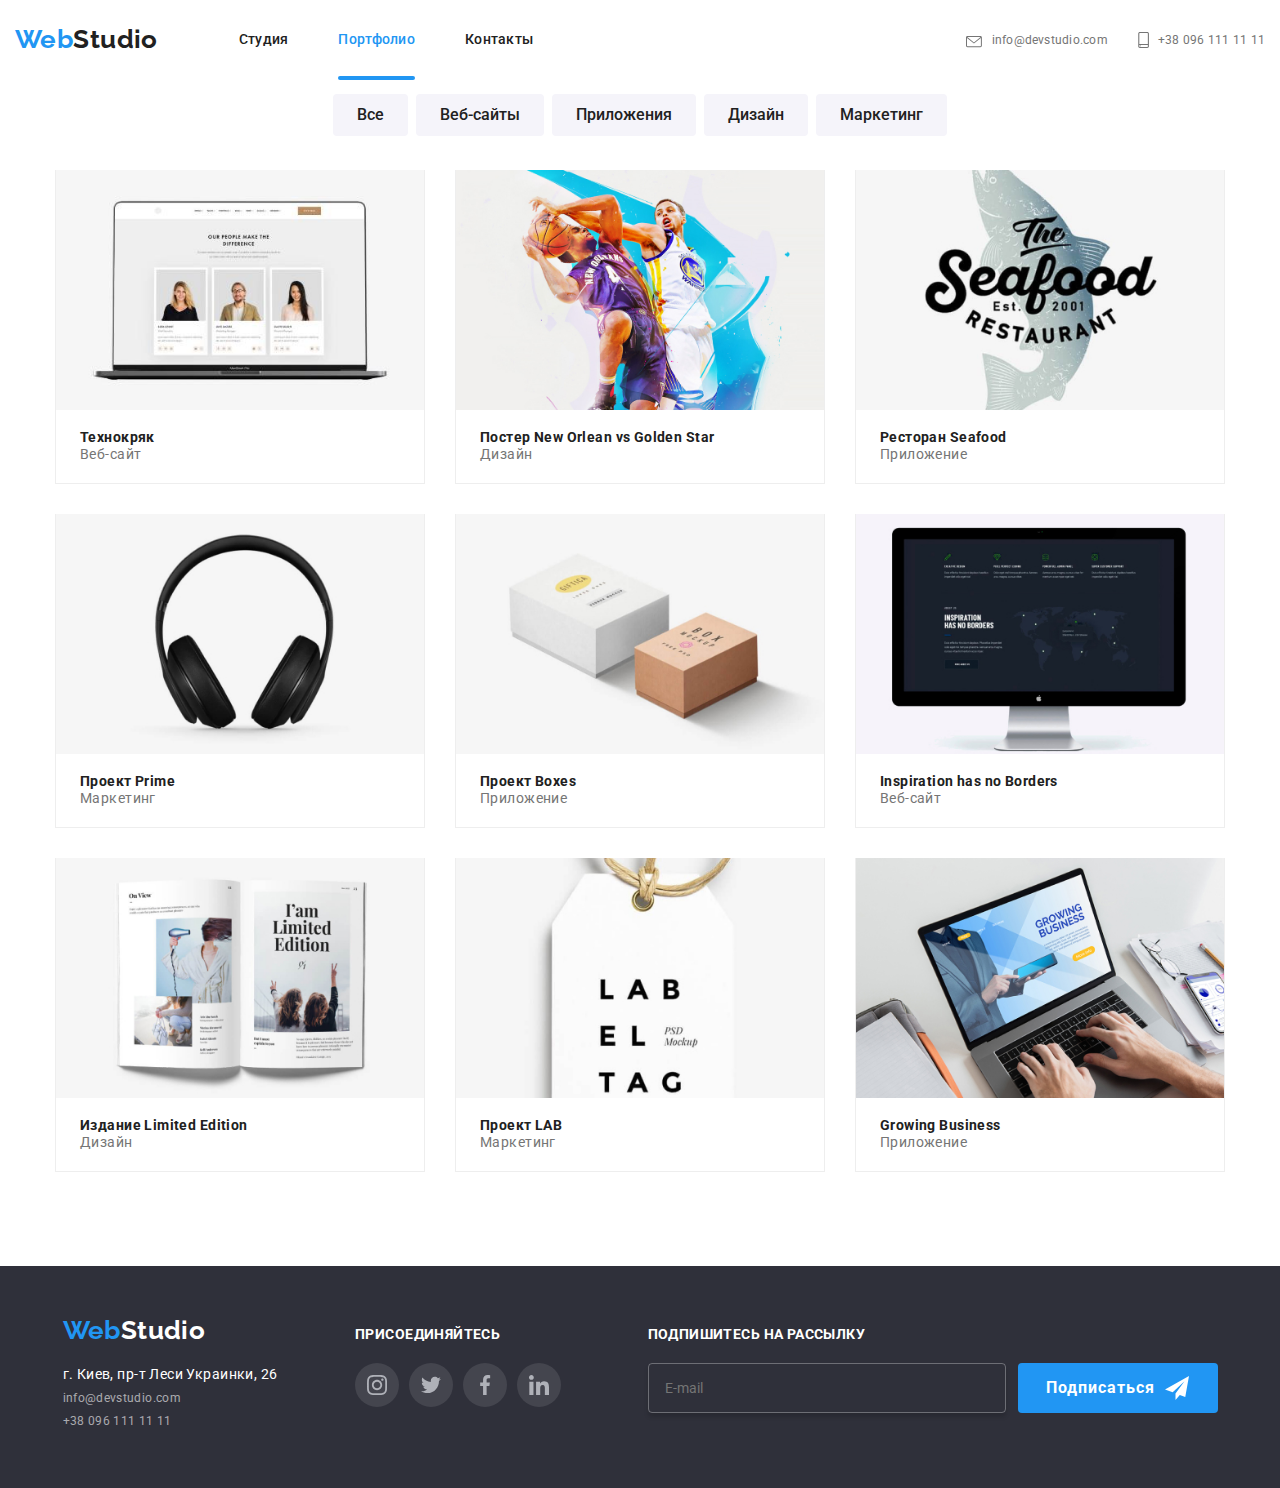
==== commit 1c99e71e: "сделал фильтры для мобилки" ====
--- a/portfolio.html
+++ b/portfolio.html
@@ -18,7 +18,7 @@
     <!-- Шапка страницы -->
     <header class="site-header container">
       <a class="site-logo" href="./" lang="en"><span>Web </span><span class="logo-studio">Studio</span></a>
-      <button class="menu-button is-open" type="button" data-menu-button>
+      <button class="menu-button" type="button" data-menu-button>
         <svg
           class="icon"
           width="40px"
@@ -31,7 +31,7 @@
           <use class="icon-cross" href="./images/sprite-modal.svg#icon-close-40"></use>
         </svg>
       </button>
-      <div class="menu-container" id="menu-container" data-menu>
+      <div class="menu-container is-open" id="menu-container" data-menu>
         <nav class="site-nav">
           <ul class="list">
             <li class="item"><a class="link" href="./index.html">Студия</a></li>
@@ -83,7 +83,11 @@
           <li class="item">
             <a class="link" href="">
               <div class="overflow-img">
-                <img src="./images/pro1.jpg" alt="Анкеты" width="370" />
+                <img
+                  alt="Анкеты"
+                  srcset="./images/pro1_450.jpg, ./images/pro1_450@2x.jpg 2x"
+                  src="./images/pro1_450.jpg"
+                />
                 <p class="pro on-dark">
                   Технокряк это современная площадка распространения коронавируса. Компании используют эту платформу для
                   цифрового шпионажа и атак на защищённые сервера конкурентов.
@@ -98,7 +102,7 @@
           <li class="item">
             <a class="link" href="">
               <div class="overflow-img">
-                <img src="./images/pro2.jpg" alt="Баскетбол" width="370" />
+                <img src="./images/pro2_450.jpg" alt="Баскетбол" width="370" />
                 <p class="pro on-dark">
                   Технокряк это современная площадка распространения коронавируса. Компании используют эту платформу для
                   цифрового шпионажа и атак на защищённые сервера конкурентов.
@@ -113,7 +117,7 @@
           <li class="item">
             <a class="link" href="">
               <div class="overflow-img">
-                <img src="./images/pro3.jpg" alt="Ресторан  лого" width="370" />
+                <img src="./images/pro3_450.jpg" alt="Ресторан  лого" width="370" />
                 <p class="pro on-dark">
                   Технокряк это современная площадка распространения коронавируса. Компании используют эту платформу для
                   цифрового шпионажа и атак на защищённые сервера конкурентов.
@@ -128,7 +132,7 @@
           <li class="item">
             <a class="link" href="">
               <div class="overflow-img">
-                <img src="./images/pro4.jpg" alt="Наушники" width="370" />
+                <img src="./images/pro4_450.jpg" alt="Наушники" width="370" />
                 <p class="pro on-dark">
                   Технокряк это современная площадка распространения коронавируса. Компании используют эту платформу для
                   цифрового шпионажа и атак на защищённые сервера конкурентов.
@@ -143,7 +147,7 @@
           <li class="item">
             <a class="link" href="">
               <div class="overflow-img">
-                <img src="./images/pro5.jpg" alt="Коробки" width="370" />
+                <img src="./images/pro5_450.jpg" alt="Коробки" width="370" />
                 <p class="pro on-dark">
                   Технокряк это современная площадка распространения коронавируса. Компании используют эту платформу для
                   цифрового шпионажа и атак на защищённые сервера конкурентов.
@@ -158,7 +162,7 @@
           <li class="item">
             <a class="link" href="">
               <div class="overflow-img">
-                <img src="./images/pro6.jpg" alt="Монитор" width="370" />
+                <img src="./images/pro6_450.jpg" alt="Монитор" width="370" />
                 <p class="pro on-dark">
                   Технокряк это современная площадка распространения коронавируса. Компании используют эту платформу для
                   цифрового шпионажа и атак на защищённые сервера конкурентов.
@@ -173,7 +177,7 @@
           <li class="item">
             <a class="link" href="">
               <div class="overflow-img">
-                <img src="./images/pro7.jpg" alt="Журнал" width="370" />
+                <img src="./images/pro7_450.jpg" alt="Журнал" width="370" />
                 <p class="pro on-dark">
                   Технокряк это современная площадка распространения коронавируса. Компании используют эту платформу для
                   цифрового шпионажа и атак на защищённые сервера конкурентов.
@@ -188,7 +192,7 @@
           <li class="item">
             <a class="link" href="">
               <div class="overflow-img">
-                <img src="./images/pro8.jpg" alt="Бирка" width="370" />
+                <img src="./images/pro8_450.jpg" alt="Бирка" width="370" />
                 <p class="pro on-dark">
                   Технокряк это современная площадка распространения коронавируса. Компании используют эту платформу для
                   цифрового шпионажа и атак на защищённые сервера конкурентов.
@@ -203,7 +207,7 @@
           <li class="item">
             <a class="link" href="">
               <div class="overflow-img">
-                <img src="./images/pro9.jpg" alt="Ноутбук" width="370" />
+                <img src="./images/pro9_450.jpg" alt="Ноутбук" width="370" />
                 <p class="pro on-dark">
                   Технокряк это современная площадка распространения коронавируса. Компании используют эту платформу для
                   цифрового шпионажа и атак на защищённые сервера конкурентов.
--- a/css/main.min.css
+++ b/css/main.min.css
@@ -1,2 +1,2 @@
-html{-webkit-box-sizing:border-box;box-sizing:border-box}*,*::before,*::after{-webkit-box-sizing:inherit;box-sizing:inherit}*:hover,:focus,:focus-within{-webkit-transition:all 250ms cubic-bezier(0.4, 0, 0.2, 1);transition:all 250ms cubic-bezier(0.4, 0, 0.2, 1)}body{margin:0;padding:0;background-color:#fff;color:#757575;font-family:'Roboto', sans-serif;font-weight:400;font-size:14px;line-height:1.19;letter-spacing:.03em}img{display:block;max-width:100%;height:auto}h1,h2,h3,h4,h5,h6{margin:0}ul{margin:0;padding:0;list-style:none}p{margin:0}a{text-decoration:none;font-style:normal;color:inherit;font-family:inherit}.position-relative{position:relative}.appearance{appearance:none;-webkit-appearance:none;-moz-appearance:none}.is-hidden{position:absolute;width:1px;height:1px;margin:-1px;border:0;padding:0;clip:rect(0 0 0 0);overflow:hidden}.container{margin-left:auto;margin-right:auto;padding-left:15px;padding-right:15px;display:-webkit-box;display:-ms-flexbox;display:flex;width:480px}@media screen and (max-width: 767px){.container{-webkit-box-orient:vertical;-webkit-box-direction:normal;-ms-flex-direction:column;flex-direction:column}}@media screen and (min-width: 768px){.container{width:768px}}@media screen and (min-width: 1200px){.container{width:1200px}}.title{color:#212121}.button-icon{padding:0;margin:0;border:none}.section .on-dark{color:#fff}.title-section{font-weight:bold;font-size:36px;line-height:1.16;color:#212121}.title{font-weight:bold;font-size:14px;line-height:1.14;color:#212121}.text{line-height:1.71;color:#757575}.site-logo{display:-webkit-box;display:-ms-flexbox;display:flex;font-family:'Raleway', sans-serif;font-style:normal;font-weight:bold;font-size:26px;color:#2196f3}.site-header .site-logo{margin-top:24px;margin-bottom:25px}.logo-studio{color:#212121}.footer .logo-studio{color:#fff}@media screen and (max-width: 767px){.address-blok-header{margin-top:60px}}@media screen and (min-width: 768px){.address-blok-header{margin-left:auto}}.address-blok-header .item{display:-webkit-box;display:-ms-flexbox;display:flex;-webkit-box-align:center;-ms-flex-align:center;align-items:center}.address-blok-header .item:hover .icon,.address-blok-header .item:focus-within .icon{fill:#2196f3}.address-blok-header .item:hover .link{color:#2196f3}.address-blok-header .button-icon{margin-right:10px}.address-blok-header .button-icon.icon-mail{width:16px;height:11.2px;fill:#757575}.address-blok-header .button-icon.icon-phone{width:10px;height:15px;fill:#757575}.address-blok-header .button-icon.icon-phone .icon{width:11px}.address-blok-header .icon{background-position:center;background-size:contain;height:16px;width:16px;-webkit-transition:fill 250ms cubic-bezier(0.4, 0, 0.2, 1);transition:fill 250ms cubic-bezier(0.4, 0, 0.2, 1)}.site-header .address-list{display:-webkit-box;display:-ms-flexbox;display:flex;-webkit-box-orient:vertical;-webkit-box-direction:normal;-ms-flex-direction:column;flex-direction:column}@media screen and (max-width: 767px){.site-header .address-list{-webkit-box-align:center;-ms-flex-align:center;align-items:center}}@media screen and (min-width: 1200px){.site-header .address-list{-webkit-box-orient:horizontal;-webkit-box-direction:normal;-ms-flex-direction:row;flex-direction:row}}.site-header .address-list .item+.item{margin-top:16px}@media screen and (min-width: 768px){.site-header .address-list .item+.item{margin-top:10px}}@media screen and (min-width: 1200px){.site-header .address-list .item+.item{margin-top:0;margin-left:30px}}.address-list .link{font-size:12px;line-height:1.67;letter-spacing:0.02em}@media screen and (max-width: 767px){.address-list .link{font-size:18px}}.footer .address-blok{display:-webkit-box;display:-ms-flexbox;display:flex;-webkit-box-orient:vertical;-webkit-box-direction:normal;-ms-flex-direction:column;flex-direction:column}@media screen and (max-width: 1199px){.footer .address-blok{-webkit-box-align:center;-ms-flex-align:center;align-items:center}}.footer .address-list{display:-webkit-box;display:-ms-flexbox;display:flex;-webkit-box-orient:vertical;-webkit-box-direction:normal;-ms-flex-direction:column;flex-direction:column;margin-top:20px;text-align:center}@media screen and (min-width: 1200px){.footer .address-list{-webkit-box-align:start;-ms-flex-align:start;align-items:flex-start}}.footer .address-list .link{margin-top:9px;line-height:1.17;letter-spacing:.03em;color:rgba(255,255,255,0.6)}.footer .address-list .map{line-height:1.17;letter-spacing:.03em;color:#fff;font-style:normal}.list-social{margin-top:20px;display:-webkit-box;display:-ms-flexbox;display:flex}.item-social{width:44px;height:44px}.item-social+.item-social{margin-left:10px}.item-social .button-icon{display:-webkit-inline-box;display:-ms-inline-flexbox;display:inline-flex;width:100%;height:100%}.item-social .icon{width:44px;height:44px;border-radius:50px;fill:#afb1b8;-webkit-transition:background-color 250ms cubic-bezier(0.4, 0, 0.2, 1),fill 250ms cubic-bezier(0.4, 0, 0.2, 1);transition:background-color 250ms cubic-bezier(0.4, 0, 0.2, 1),fill 250ms cubic-bezier(0.4, 0, 0.2, 1)}.item-social .icon:hover,.item-social:focus-within .icon{background-color:#2196f3;fill:#fff}.dark-icon{border-radius:50px;fill:text-white;background-color:rgba(255,255,255,0.1)}.button{display:-webkit-inline-box;display:-ms-inline-flexbox;display:inline-flex;-webkit-box-align:center;-ms-flex-align:center;align-items:center;-webkit-box-pack:center;-ms-flex-pack:center;justify-content:center;padding-top:10px;padding-bottom:10px;min-width:200px;font-weight:bold;font-size:16px;line-height:1.87;letter-spacing:0.06em;background:#2196f3;color:#fff;border-radius:4px;border:none;outline:#188ce8}.button:hover,.button:focus{background-color:#188ce8}.site-header{position:fixed;-webkit-box-orient:horizontal;-webkit-box-direction:normal;-ms-flex-direction:row;flex-direction:row;-webkit-box-align:center;-ms-flex-align:center;align-items:center;-webkit-box-pack:justify;-ms-flex-pack:justify;justify-content:space-between;background:#ffffff;width:100%;z-index:1}.site-header .item:hover,.site-header .item:focus-within{color:#2196f3}.site-nav{display:-webkit-box;display:-ms-flexbox;display:flex}.site-nav>.list{display:-webkit-box;display:-ms-flexbox;display:flex;-webkit-box-orient:vertical;-webkit-box-direction:normal;-ms-flex-direction:column;flex-direction:column;font-weight:500;font-size:18px;letter-spacing:0.02em;line-height:1.67;color:#212121}@media screen and (min-width: 768px){.site-nav>.list{-webkit-box-orient:horizontal;-webkit-box-direction:normal;-ms-flex-direction:row;flex-direction:row;-webkit-box-align:center;-ms-flex-align:center;align-items:center;font-size:14px;line-height:1.14}}@media screen and (max-width: 767px){.site-nav .item+.item{margin-top:40px}}@media screen and (min-width: 768px){.site-nav .item+.item{margin-left:50px}}.site-nav .link{-webkit-transition:color 250ms cubic-bezier(0.4, 0, 0.2, 1);transition:color 250ms cubic-bezier(0.4, 0, 0.2, 1)}.site-nav .link.current{position:relative;color:#2196f3}@media screen and (max-width: 767px){.site-nav .link.current.studio::after{-webkit-transform:translateX(30%);transform:translateX(30%)}}.site-nav .link.current::after{content:'';display:block;margin-top:28px;position:absolute;width:100%;height:4px;background:#2196f3;border-radius:2px}@media screen and (max-width: 767px){.site-nav .link.current::after{margin-top:8px}}.menu-button{border:none;background-color:transparent}@media screen and (min-width: 768px){.menu-button{display:none}}.menu-button .icon-cross{display:none}.menu-button.is-open .icon-cross{display:block}.menu-button.is-open .icon-menu{display:none}.menu-button:hover,.menu-button:focus-within{fill:#2196f3}.menu-container{display:-webkit-box;display:-ms-flexbox;display:flex;-webkit-box-orient:horizontal;-webkit-box-direction:normal;-ms-flex-direction:row;flex-direction:row;-webkit-box-pack:justify;-ms-flex-pack:justify;justify-content:space-between;margin-left:81px;width:100%;z-index:1}@media screen and (max-width: 767px){.menu-container{position:absolute;-webkit-box-orient:vertical;-webkit-box-direction:normal;-ms-flex-direction:column;flex-direction:column;-webkit-box-align:center;-ms-flex-align:center;align-items:center;text-align:center;margin-left:0;top:100%;left:0;padding-top:60px;padding-bottom:60px;background:#fff;border-top:1px solid #ececec}.menu-container.is-open{display:none}}.hero-section{background-color:rgba(47,48,58,0.8)}.hero-section.overlay{max-width:1600px;height:600px;margin-right:auto;margin-left:auto;background-image:-webkit-gradient(linear, left top, left bottom, from(rgba(47,48,58,0.8)), to(rgba(47,48,58,0.8))),url("../images/Header-img.jpg");background-image:linear-gradient(rgba(47,48,58,0.8), rgba(47,48,58,0.8)),url("../images/Header-img.jpg")}.hero-section .container{-webkit-box-orient:vertical;-webkit-box-direction:normal;-ms-flex-direction:column;flex-direction:column;-webkit-box-align:center;-ms-flex-align:center;align-items:center;padding-top:200px;padding-bottom:200px}.hero-section .title{text-align:center;margin-bottom:30px;font-weight:900;font-size:44px;line-height:1.36;letter-spacing:0.06em;color:#fff}.feature{padding-top:60px;padding-bottom:60px}@media screen and (min-width: 1200px){.feature{padding-top:94px;padding-bottom:0}}@media screen and (min-width: 768px){.feature .list{display:-webkit-box;display:-ms-flexbox;display:flex;-ms-flex-wrap:wrap;flex-wrap:wrap}}@media screen and (min-width: 1200px){.feature .list{-ms-flex-wrap:nowrap;flex-wrap:nowrap}}.feature .item{width:100%}@media screen and (min-width: 768px){.feature .item{-ms-flex-preferred-size:calc(50% - 15px);flex-basis:calc(50% - 15px)}}@media screen and (min-width: 768px) and (max-width: 1199px){.feature .item:nth-child(2n){margin-left:30px}}@media screen and (min-width: 1200px){.feature .item{-ms-flex-preferred-size:calc((100% - 90px) / 4);flex-basis:calc((100% - 90px) / 4)}}.feature .item+.item{margin-top:30px}@media screen and (min-width: 768px){.feature .item+.item:nth-child(-n+2){margin-top:0}}@media screen and (min-width: 1200px){.feature .item+.item{margin-top:0;margin-left:30px}}.feature .icon{height:70px;width:70px}.feature .button-icon{height:120px;width:100%;background-color:#f5f4fa;border-radius:4px}.feature .title{text-align:center;margin-top:30px}@media screen and (min-width: 768px){.feature .title{text-align:left}}.feature .text{margin-top:10px}.activity{display:-webkit-box;display:-ms-flexbox;display:flex;-webkit-box-orient:vertical;-webkit-box-direction:normal;-ms-flex-direction:column;flex-direction:column;padding-top:94px;padding-bottom:94px}@media screen and (max-width: 1199px){.activity{display:none}}.activity .title-section{-ms-flex-item-align:center;-ms-grid-row-align:center;align-self:center;margin-bottom:50px}.activity .list{display:-webkit-box;display:-ms-flexbox;display:flex;-webkit-box-orient:horizontal;-webkit-box-direction:normal;-ms-flex-direction:row;flex-direction:row;-webkit-box-pack:justify;-ms-flex-pack:justify;justify-content:space-between}.activity .item{position:relative}.activity .item+.item{margin-left:30px}.activity .title.on-dark{position:absolute;bottom:0;width:100%;padding:27px;text-align:center;background-color:rgba(47,48,58,0.8)}.shadow{background-color:#f5f4fa}.our-team{padding-top:60px;padding-bottom:60px;-webkit-box-orient:vertical;-webkit-box-direction:normal;-ms-flex-direction:column;flex-direction:column}@media screen and (min-width: 1200px){.our-team{padding-top:94px;padding-bottom:94px}}.our-team .title-section{text-align:center}.our-team .list-team{display:-webkit-box;display:-ms-flexbox;display:flex;-webkit-box-orient:vertical;-webkit-box-direction:normal;-ms-flex-direction:column;flex-direction:column;margin-top:30px}@media screen and (min-width: 768px){.our-team .list-team{-webkit-box-orient:horizontal;-webkit-box-direction:normal;-ms-flex-direction:row;flex-direction:row;-webkit-box-pack:justify;-ms-flex-pack:justify;justify-content:space-between}}@media screen and (min-width: 768px) and (max-width: 1199px){.our-team .list-team{-ms-flex-wrap:wrap;flex-wrap:wrap}}@media screen and (min-width: 1200px){.our-team .list-team{margin-top:50px}}.our-team .item+.item{margin-top:30px}@media screen and (min-width: 768px){.our-team .item+.item:nth-child(-n+2){margin-top:0}}@media screen and (min-width: 1200px){.our-team .item+.item{margin-top:0;margin-left:30px}}.our-team .item{display:-webkit-box;display:-ms-flexbox;display:flex;-webkit-box-orient:vertical;-webkit-box-direction:normal;-ms-flex-direction:column;flex-direction:column;-webkit-box-align:center;-ms-flex-align:center;align-items:center;padding-bottom:24px;background-color:#fff;-webkit-box-shadow:0px 4px 4px rgba(0,0,0,0.25);box-shadow:0px 4px 4px rgba(0,0,0,0.25);border-radius:4px}@media screen and (min-width: 768px) and (max-width: 1199px){.our-team .item{-ms-flex-preferred-size:calc((100% - 30px) / 2);flex-basis:calc((100% - 30px) / 2)}}.our-team .title.name{margin-top:30px}.our-team .title.work{margin-top:10px}.our-team .list-social{margin-top:16px}.our-team .name{font-weight:500;font-size:16px}.our-team .work{font-size:16px;color:#757575}.clients{display:-webkit-box;display:-ms-flexbox;display:flex;-webkit-box-orient:vertical;-webkit-box-direction:normal;-ms-flex-direction:column;flex-direction:column;padding-top:60px;padding-bottom:60px}@media screen and (min-width: 1200px){.clients{padding-top:94px;padding-bottom:94px}}.clients .title-section{-ms-flex-item-align:center;-ms-grid-row-align:center;align-self:center;margin-bottom:50px}.clients .list{display:-webkit-box;display:-ms-flexbox;display:flex;-ms-flex-wrap:wrap;flex-wrap:wrap}@media screen and (min-width: 1200px){.clients .list{-ms-flex-wrap:nowrap;flex-wrap:nowrap}}.clients .item+.item{margin-left:30px;margin-top:30px}@media screen and (max-width: 767px){.clients .item+.item:nth-child(2n+1){margin-left:0}.clients .item+.item:nth-child(-n+2){margin-top:0}}@media screen and (min-width: 768px) and (max-width: 1199px){.clients .item+.item:nth-child(-n+3){margin-top:0}.clients .item+.item:nth-child(4n){margin-left:0}}@media screen and (min-width: 1200px){.clients .item+.item{margin-top:0}}.clients .item{border:1px solid #afb1b8;border-radius:4px;fill:#afb1b8;-webkit-transition:fill 250ms cubic-bezier(0.4, 0, 0.2, 1);transition:fill 250ms cubic-bezier(0.4, 0, 0.2, 1);-webkit-transition:border 250ms cubic-bezier(0.4, 0, 0.2, 1);transition:border 250ms cubic-bezier(0.4, 0, 0.2, 1);width:calc((100% - 30px) / 2)}@media screen and (min-width: 768px){.clients .item{width:calc((100% - 30px * 2) / 3)}}@media screen and (min-width: 1200px){.clients .item{width:calc((100% - 30px * 5) / 6)}}.clients .item:hover,.clients .item:focus-within{border-color:#2196f3;fill:#2196f3}.clients .button-icon{display:-webkit-box;display:-ms-flexbox;display:flex;-webkit-box-pack:center;-ms-flex-pack:center;justify-content:center;-webkit-box-align:center;-ms-flex-align:center;align-items:center;height:90px;fill:inherit}.clients .icon.klient1{width:44px;height:49px}.clients .icon.klient2{width:40px;height:52px}.clients .icon.klient3{width:41px;height:43px}.clients .icon.klient4{width:80px;height:42px}.clients .icon.klient5{width:59px;height:47px}.clients .icon.klient6{width:88px;height:45px}.modal{display:-webkit-box;display:-ms-flexbox;display:flex;margin-left:auto;margin-right:auto;-webkit-box-pack:center;-ms-flex-pack:center;justify-content:center;-webkit-box-align:center;-ms-flex-align:center;align-items:center;position:fixed;top:0;left:0;right:0;width:100%;height:100%;-webkit-transition:all 250ms cubic-bezier(0.4, 0, 0.2, 1);transition:all 250ms cubic-bezier(0.4, 0, 0.2, 1);background:rgba(0,0,0,0.2)}.modal .form-blank{padding:40px;display:-webkit-box;display:-ms-flexbox;display:flex;-webkit-box-orient:vertical;-webkit-box-direction:normal;-ms-flex-direction:column;flex-direction:column;position:absolute;background:#ffffff;-webkit-box-shadow:0px 2px 1px rgba(0,0,0,0.2),0px 1px 1px rgba(0,0,0,0.14),0px 1px 3px rgba(0,0,0,0.12);box-shadow:0px 2px 1px rgba(0,0,0,0.2),0px 1px 1px rgba(0,0,0,0.14),0px 1px 3px rgba(0,0,0,0.12);border-radius:4px}.modal .field{padding-top:12px;padding-right:16px;padding-bottom:12px;padding-left:42px;width:100%;border:solid 1px;border-color:rgba(33,33,33,0.2);border-radius:4px;-webkit-transition:border-color 250ms cubic-bezier(0.4, 0, 0.2, 1);transition:border-color 250ms cubic-bezier(0.4, 0, 0.2, 1);outline:none}.modal .commentary{resize:none}.modal .text-field{position:absolute;top:50%;left:42px;-webkit-transform:translateY(-50%);transform:translateY(-50%);-webkit-transition:color 250ms cubic-bezier(0.4, 0, 0.2, 1);transition:color 250ms cubic-bezier(0.4, 0, 0.2, 1);-webkit-transition:-webkit-transform 250ms cubic-bezier(0.4, 0, 0.2, 1);transition:-webkit-transform 250ms cubic-bezier(0.4, 0, 0.2, 1);transition:transform 250ms cubic-bezier(0.4, 0, 0.2, 1);transition:transform 250ms cubic-bezier(0.4, 0, 0.2, 1), -webkit-transform 250ms cubic-bezier(0.4, 0, 0.2, 1);line-height:1.14;letter-spacing:0.01em}.modal .text-commentary{position:absolute;top:12px;left:16px;-webkit-transition:color 250ms cubic-bezier(0.4, 0, 0.2, 1);transition:color 250ms cubic-bezier(0.4, 0, 0.2, 1);-webkit-transition:-webkit-transform 250ms cubic-bezier(0.4, 0, 0.2, 1);transition:-webkit-transform 250ms cubic-bezier(0.4, 0, 0.2, 1);transition:transform 250ms cubic-bezier(0.4, 0, 0.2, 1);transition:transform 250ms cubic-bezier(0.4, 0, 0.2, 1), -webkit-transform 250ms cubic-bezier(0.4, 0, 0.2, 1)}.modal .title{font-size:20px;line-height:23px}.modal .title+.label{margin-top:30px}.modal .label{position:relative}.modal .label:hover .icon,.modal .label:focus-within .icon{fill:#2196f3}.modal .label:hover .text-field,.modal .label:focus-within .text-field{-webkit-transform:translate(-24px, -38px);transform:translate(-24px, -38px);color:#2196f3}.modal .label:hover .text-commentary,.modal .label:focus-within .text-commentary{-webkit-transform:translate(0px, -30px);transform:translate(0px, -30px);color:#2196f3}.modal .label:hover .field,.modal .label:focus-within .field{border-color:#2196f3}.modal .label+.label{margin-top:28px}.modal .label .icon{width:18px;height:18px;position:absolute;top:50%;left:16px;-webkit-transform:translateY(-50%);transform:translateY(-50%);-webkit-transition:fill 250ms cubic-bezier(0.4, 0, 0.2, 1);transition:fill 250ms cubic-bezier(0.4, 0, 0.2, 1)}.modal .label-policy{position:relative;display:-webkit-box;display:-ms-flexbox;display:flex;-ms-flex-pack:distribute;justify-content:space-around;margin-top:20px}.modal .label-policy:focus-within .icon-checkbox{border-color:#2196f3}.modal .label-policy .link{color:#2196f3}.modal .text-policy{line-height:1.71}.modal .icon-checkbox{position:absolute;left:2px;-webkit-transform:translateY(3px);transform:translateY(3px);-webkit-transition:background-color 250ms cubic-bezier(0.4, 0, 0.2, 1);transition:background-color 250ms cubic-bezier(0.4, 0, 0.2, 1);-webkit-transition:border-color 250ms cubic-bezier(0.4, 0, 0.2, 1);transition:border-color 250ms cubic-bezier(0.4, 0, 0.2, 1);cursor:pointer;width:16px;height:16px;background-size:contain;background-color:#fff;border:2px solid #212121;border-radius:4px}.modal .checkbox:checked ~ .icon-checkbox{background-color:#2196f3;border-color:#2196f3}.modal .button{margin-top:30px;margin-left:auto;margin-right:auto;height:50px;border:none}.modal .button:hover,.modal .button:focus{background-color:#188ce8}.modal .data-modal-close{width:30px;height:30px;background-size:contain;position:absolute;right:8px;top:8px;background-color:#fff;margin:0;padding:0;border-width:0;outline-color:rgba(0,0,0,0)}.modal .data-modal-close:hover .icon,.modal .data-modal-close:focus-within .icon{fill:#2196f3}.modal .data-modal-close .icon{height:30px;width:30px;border-radius:100%;border:solid 1px rgba(0,0,0,0.1);-webkit-transition:fill 250ms cubic-bezier(0.4, 0, 0.2, 1);transition:fill 250ms cubic-bezier(0.4, 0, 0.2, 1)}.main-portfolio{padding-top:94px;padding-bottom:94px}.head-filter{display:-webkit-box;display:-ms-flexbox;display:flex;-webkit-box-pack:center;-ms-flex-pack:center;justify-content:center;margin-bottom:34px}.head-filter .filter{display:-webkit-box;display:-ms-flexbox;display:flex;-webkit-box-orient:horizontal;-webkit-box-direction:normal;-ms-flex-direction:row;flex-direction:row}.head-filter .item+.item{margin-left:8px}.head-filter .radio{padding:6px 22px;background:#f5f4fa;font-weight:500;font-size:16px;line-height:1.62;color:#212121;border-radius:4px;border-color:transparent;-webkit-transition:background 250ms cubic-bezier(0.4, 0, 0.2, 1);transition:background 250ms cubic-bezier(0.4, 0, 0.2, 1);-webkit-transition:color 250ms cubic-bezier(0.4, 0, 0.2, 1);transition:color 250ms cubic-bezier(0.4, 0, 0.2, 1)}.head-filter .radio:hover,.head-filter .radio:focus{background:#2196f3;color:#fff;border-color:transparent}.project{display:-webkit-box;display:-ms-flexbox;display:flex}.project .list{display:-webkit-box;display:-ms-flexbox;display:flex;-webkit-box-orient:horizontal;-webkit-box-direction:normal;-ms-flex-direction:row;flex-direction:row;-ms-flex-wrap:wrap;flex-wrap:wrap}.project .item{display:-webkit-box;display:-ms-flexbox;display:flex;width:calc((100% - 60px) / 3)}.project .item:hover .pro.on-dark,.project .item:focus .pro.on-dark{-webkit-transform:translateY(0);transform:translateY(0)}.project .item:hover,.project .item:focus{-webkit-box-sizing:border-box;box-sizing:border-box;-webkit-box-shadow:1px 4px 6px rgba(0,0,0,0.16),0px 4px 4px rgba(0,0,0,0.06),0px 1px 1px rgba(0,0,0,0.12);box-shadow:1px 4px 6px rgba(0,0,0,0.16),0px 4px 4px rgba(0,0,0,0.06),0px 1px 1px rgba(0,0,0,0.12)}.project .item:not(:nth-child(3n+1)){margin-left:30px}.project .item:not(:nth-child(-n+3)){margin-top:30px}.project .pro.on-dark{display:-webkit-box;display:-ms-flexbox;display:flex;padding:63px 24px;position:absolute;top:0;left:0;width:100%;height:100%;-webkit-transform:translateY(105%);transform:translateY(105%);-webkit-transition:-webkit-transform 250ms cubic-bezier(0.4, 0, 0.2, 1);transition:-webkit-transform 250ms cubic-bezier(0.4, 0, 0.2, 1);transition:transform 250ms cubic-bezier(0.4, 0, 0.2, 1);transition:transform 250ms cubic-bezier(0.4, 0, 0.2, 1), -webkit-transform 250ms cubic-bezier(0.4, 0, 0.2, 1);font-size:18px;line-height:1.56;letter-spacing:.03em;background:#2196f3}.project .perimeter{padding-top:20px;padding-right:24px;padding-bottom:20px;padding-left:24px}.project .link{border-right:1px solid #eeeeee;border-bottom:1px solid #eeeeee;border-left:1px solid #eeeeee}.project .overflow-img{display:block;overflow:hidden;position:relative}footer{background-color:#2f303a}.footer{padding-bottom:60px}@media screen and (max-width: 767px){.footer{-webkit-box-orient:vertical;-webkit-box-direction:normal;-ms-flex-direction:column;flex-direction:column}}@media screen and (min-width: 768px){.footer{-ms-flex-wrap:wrap;flex-wrap:wrap;-webkit-box-align:baseline;-ms-flex-align:baseline;align-items:baseline;-ms-flex-pack:distribute;justify-content:space-around}}@media screen and (min-width: 1200px){.footer .item-colomn{-webkit-box-pack:justify;-ms-flex-pack:justify;justify-content:space-between;width:calc((100% - 60px) / 4)}}.footer .block-subscribe{display:-webkit-box;display:-ms-flexbox;display:flex;-webkit-box-orient:vertical;-webkit-box-direction:normal;-ms-flex-direction:column;flex-direction:column}@media screen and (min-width: 1200px){.footer .block-subscribe{width:calc((100% - 30px) / 2);-webkit-box-orient:horizontal;-webkit-box-direction:normal;-ms-flex-direction:row;flex-direction:row}}.footer .section{padding-top:60px}@media screen and (max-width: 1199px){.footer .section{display:-webkit-box;display:-ms-flexbox;display:flex;-webkit-box-orient:vertical;-webkit-box-direction:normal;-ms-flex-direction:column;flex-direction:column;-webkit-box-align:center;-ms-flex-align:center;align-items:center}}.icon.send{width:24px;height:24px;margin-left:10px}.subscribe-title{display:block;margin-bottom:20px;text-align:center}@media screen and (min-width: 1200px){.subscribe-title{text-align:left}}.label-subscribe{display:block;width:100%}.label-subscribe:hover .field-subscribe,.label-subscribe:focus-within .field-subscribe{border-color:#2196f3}@media screen and (min-width: 1200px){.label-subscribe{margin-right:12px}}.field-subscribe{margin-bottom:20px;padding:15px 16px;width:100%;height:50px;color:#757575;background-color:rgba(0,0,0,0);border:1px solid rgba(255,255,255,0.3);-webkit-box-sizing:border-box;box-sizing:border-box;-webkit-box-shadow:0px 4px 4px rgba(0,0,0,0.15);box-shadow:0px 4px 4px rgba(0,0,0,0.15);border-radius:4px;outline:none}@media screen and (max-width: 1199px){.field-subscribe{width:450px}}@media screen and (min-width: 1200px){.field-subscribe{margin-bottom:0}}.block-subscribe .button{-ms-flex-item-align:center;-ms-grid-row-align:center;align-self:center;height:50px}@media screen and (min-width: 1200px){.block-subscribe .button{-ms-flex-item-align:end;align-self:flex-end}}
+html{-webkit-box-sizing:border-box;box-sizing:border-box}*,*::before,*::after{-webkit-box-sizing:inherit;box-sizing:inherit}*:hover,:focus,:focus-within{-webkit-transition:all 250ms cubic-bezier(0.4, 0, 0.2, 1);transition:all 250ms cubic-bezier(0.4, 0, 0.2, 1)}body{margin:0;padding:0;background-color:#fff;color:#757575;font-family:'Roboto', sans-serif;font-weight:400;font-size:14px;line-height:1.19;letter-spacing:.03em}img{display:block;max-width:100%;height:auto}h1,h2,h3,h4,h5,h6{margin:0}ul{margin:0;padding:0;list-style:none}p{margin:0}a{text-decoration:none;font-style:normal;color:inherit;font-family:inherit}.position-relative{position:relative}.appearance{appearance:none;-webkit-appearance:none;-moz-appearance:none}.is-hidden{position:absolute;width:1px;height:1px;margin:-1px;border:0;padding:0;clip:rect(0 0 0 0);overflow:hidden}.container{margin-left:auto;margin-right:auto;padding-left:15px;padding-right:15px;display:-webkit-box;display:-ms-flexbox;display:flex;width:480px}@media screen and (max-width: 767px){.container{-webkit-box-orient:vertical;-webkit-box-direction:normal;-ms-flex-direction:column;flex-direction:column}}@media screen and (min-width: 768px){.container{width:768px}}@media screen and (min-width: 1200px){.container{width:1200px}}.title{color:#212121}.button-icon{padding:0;margin:0;border:none}.section .on-dark{color:#fff}.title-section{font-weight:bold;font-size:36px;line-height:1.16;color:#212121}.title{font-weight:bold;font-size:14px;line-height:1.14;color:#212121}.text{line-height:1.71;color:#757575}.site-logo{display:-webkit-box;display:-ms-flexbox;display:flex;font-family:'Raleway', sans-serif;font-style:normal;font-weight:bold;font-size:26px;color:#2196f3}.site-header .site-logo{margin-top:24px;margin-bottom:25px}.logo-studio{color:#212121}.footer .logo-studio{color:#fff}@media screen and (max-width: 767px){.address-blok-header{margin-top:60px}}@media screen and (min-width: 768px){.address-blok-header{margin-left:auto}}.address-blok-header .item{display:-webkit-box;display:-ms-flexbox;display:flex;-webkit-box-align:center;-ms-flex-align:center;align-items:center}.address-blok-header .item:hover .icon,.address-blok-header .item:focus-within .icon{fill:#2196f3}.address-blok-header .item:hover .link{color:#2196f3}.address-blok-header .button-icon{margin-right:10px}.address-blok-header .button-icon.icon-mail{width:16px;height:11.2px;fill:#757575}.address-blok-header .button-icon.icon-phone{width:10px;height:15px;fill:#757575}.address-blok-header .button-icon.icon-phone .icon{width:11px}.address-blok-header .icon{background-position:center;background-size:contain;height:16px;width:16px;-webkit-transition:fill 250ms cubic-bezier(0.4, 0, 0.2, 1);transition:fill 250ms cubic-bezier(0.4, 0, 0.2, 1)}.site-header .address-list{display:-webkit-box;display:-ms-flexbox;display:flex;-webkit-box-orient:vertical;-webkit-box-direction:normal;-ms-flex-direction:column;flex-direction:column}@media screen and (max-width: 767px){.site-header .address-list{-webkit-box-align:center;-ms-flex-align:center;align-items:center}}@media screen and (min-width: 1200px){.site-header .address-list{-webkit-box-orient:horizontal;-webkit-box-direction:normal;-ms-flex-direction:row;flex-direction:row}}.site-header .address-list .item+.item{margin-top:16px}@media screen and (min-width: 768px){.site-header .address-list .item+.item{margin-top:10px}}@media screen and (min-width: 1200px){.site-header .address-list .item+.item{margin-top:0;margin-left:30px}}.address-list .link{font-size:12px;line-height:1.67;letter-spacing:0.02em}@media screen and (max-width: 767px){.address-list .link{font-size:18px}}.footer .address-blok{display:-webkit-box;display:-ms-flexbox;display:flex;-webkit-box-orient:vertical;-webkit-box-direction:normal;-ms-flex-direction:column;flex-direction:column}@media screen and (max-width: 1199px){.footer .address-blok{-webkit-box-align:center;-ms-flex-align:center;align-items:center}}.footer .address-list{display:-webkit-box;display:-ms-flexbox;display:flex;-webkit-box-orient:vertical;-webkit-box-direction:normal;-ms-flex-direction:column;flex-direction:column;margin-top:20px;text-align:center}@media screen and (min-width: 1200px){.footer .address-list{-webkit-box-align:start;-ms-flex-align:start;align-items:flex-start}}.footer .address-list .link{margin-top:9px;line-height:1.17;letter-spacing:.03em;color:rgba(255,255,255,0.6)}.footer .address-list .map{line-height:1.17;letter-spacing:.03em;color:#fff;font-style:normal}.list-social{margin-top:20px;display:-webkit-box;display:-ms-flexbox;display:flex}.item-social{width:44px;height:44px}.item-social+.item-social{margin-left:10px}.item-social .button-icon{display:-webkit-inline-box;display:-ms-inline-flexbox;display:inline-flex;width:100%;height:100%}.item-social .icon{width:44px;height:44px;border-radius:50px;fill:#afb1b8;-webkit-transition:background-color 250ms cubic-bezier(0.4, 0, 0.2, 1),fill 250ms cubic-bezier(0.4, 0, 0.2, 1);transition:background-color 250ms cubic-bezier(0.4, 0, 0.2, 1),fill 250ms cubic-bezier(0.4, 0, 0.2, 1)}.item-social .icon:hover,.item-social:focus-within .icon{background-color:#2196f3;fill:#fff}.dark-icon{border-radius:50px;fill:text-white;background-color:rgba(255,255,255,0.1)}.button{display:-webkit-inline-box;display:-ms-inline-flexbox;display:inline-flex;-webkit-box-align:center;-ms-flex-align:center;align-items:center;-webkit-box-pack:center;-ms-flex-pack:center;justify-content:center;padding-top:10px;padding-bottom:10px;min-width:200px;font-weight:bold;font-size:16px;line-height:1.87;letter-spacing:0.06em;background:#2196f3;color:#fff;border-radius:4px;border:none;outline:#188ce8}.button:hover,.button:focus{background-color:#188ce8}.site-header{position:fixed;-webkit-box-orient:horizontal;-webkit-box-direction:normal;-ms-flex-direction:row;flex-direction:row;-webkit-box-align:center;-ms-flex-align:center;align-items:center;-webkit-box-pack:justify;-ms-flex-pack:justify;justify-content:space-between;background:#ffffff;width:100%;z-index:1}.site-header .item:hover,.site-header .item:focus-within{color:#2196f3}.site-nav{display:-webkit-box;display:-ms-flexbox;display:flex}.site-nav>.list{display:-webkit-box;display:-ms-flexbox;display:flex;-webkit-box-orient:vertical;-webkit-box-direction:normal;-ms-flex-direction:column;flex-direction:column;font-weight:500;font-size:18px;letter-spacing:0.02em;line-height:1.67;color:#212121}@media screen and (min-width: 768px){.site-nav>.list{-webkit-box-orient:horizontal;-webkit-box-direction:normal;-ms-flex-direction:row;flex-direction:row;-webkit-box-align:center;-ms-flex-align:center;align-items:center;font-size:14px;line-height:1.14}}@media screen and (max-width: 767px){.site-nav .item+.item{margin-top:40px}}@media screen and (min-width: 768px){.site-nav .item+.item{margin-left:50px}}.site-nav .link{-webkit-transition:color 250ms cubic-bezier(0.4, 0, 0.2, 1);transition:color 250ms cubic-bezier(0.4, 0, 0.2, 1)}.site-nav .link.current{position:relative;color:#2196f3}@media screen and (max-width: 767px){.site-nav .link.current.studio::after{-webkit-transform:translateX(30%);transform:translateX(30%)}}.site-nav .link.current::after{content:'';display:block;margin-top:28px;position:absolute;width:100%;height:4px;background:#2196f3;border-radius:2px}@media screen and (max-width: 767px){.site-nav .link.current::after{margin-top:8px}}.menu-button{border:none;background-color:transparent}@media screen and (min-width: 768px){.menu-button{display:none}}.menu-button .icon-cross{display:none}.menu-button.is-open .icon-cross{display:block}.menu-button.is-open .icon-menu{display:none}.menu-button:hover,.menu-button:focus-within{fill:#2196f3}.menu-container{display:-webkit-box;display:-ms-flexbox;display:flex;-webkit-box-orient:horizontal;-webkit-box-direction:normal;-ms-flex-direction:row;flex-direction:row;-webkit-box-pack:justify;-ms-flex-pack:justify;justify-content:space-between;margin-left:81px;width:100%;z-index:1}@media screen and (max-width: 767px){.menu-container{position:absolute;-webkit-box-orient:vertical;-webkit-box-direction:normal;-ms-flex-direction:column;flex-direction:column;-webkit-box-align:center;-ms-flex-align:center;align-items:center;text-align:center;margin-left:0;top:100%;left:0;padding-top:60px;padding-bottom:60px;background:#fff;border-top:1px solid #ececec}.menu-container.is-open{display:none}}.hero-section{background-color:rgba(47,48,58,0.8)}.hero-section.overlay{max-width:1600px;height:auto;margin-right:auto;margin-left:auto}@media screen and (max-width: 767px){.hero-section.overlay{background-image:-webkit-gradient(linear, left top, left bottom, from(rgba(47,48,58,0.8)), to(rgba(47,48,58,0.8))),url("../images/Header img-mobile.jpg");background-image:linear-gradient(rgba(47,48,58,0.8), rgba(47,48,58,0.8)),url("../images/Header img-mobile.jpg");background-size:cover}}@media screen and (max-width: 767px) and (min-device-pixel-ratio: 2), screen and (max-width: 767px) and (-webkit-min-device-pixel-ratio: 2), screen and (max-width: 767px) and (min-resolution: 192dpi), screen and (max-width: 767px) and (min-resolution: 2dppx){.hero-section.overlay{background-image:-webkit-gradient(linear, left top, left bottom, from(rgba(47,48,58,0.8)), to(rgba(47,48,58,0.8))),url("../images/Header img-mobile@2x.jpg");background-image:linear-gradient(rgba(47,48,58,0.8), rgba(47,48,58,0.8)),url("../images/Header img-mobile@2x.jpg")}}@media screen and (min-width: 768px){.hero-section.overlay{background-image:-webkit-gradient(linear, left top, left bottom, from(rgba(47,48,58,0.8)), to(rgba(47,48,58,0.8))),url("../images/Header img-tablet.jpg");background-image:linear-gradient(rgba(47,48,58,0.8), rgba(47,48,58,0.8)),url("../images/Header img-tablet.jpg");background-size:cover}}@media screen and (min-width: 768px) and (min-device-pixel-ratio: 2), screen and (min-width: 768px) and (-webkit-min-device-pixel-ratio: 2), screen and (min-width: 768px) and (min-resolution: 192dpi), screen and (min-width: 768px) and (min-resolution: 2dppx){.hero-section.overlay{background-image:-webkit-gradient(linear, left top, left bottom, from(rgba(47,48,58,0.8)), to(rgba(47,48,58,0.8))),url("../images/Header img-tablet@2x.jpg");background-image:linear-gradient(rgba(47,48,58,0.8), rgba(47,48,58,0.8)),url("../images/Header img-tablet@2x.jpg")}}@media screen and (min-width: 1200px){.hero-section.overlay{background-image:-webkit-gradient(linear, left top, left bottom, from(rgba(47,48,58,0.8)), to(rgba(47,48,58,0.8))),url("../images/Header-img.jpg");background-image:linear-gradient(rgba(47,48,58,0.8), rgba(47,48,58,0.8)),url("../images/Header-img.jpg");background-size:cover}}@media screen and (min-width: 1200px) and (min-device-pixel-ratio: 2), screen and (min-width: 1200px) and (-webkit-min-device-pixel-ratio: 2), screen and (min-width: 1200px) and (min-resolution: 192dpi), screen and (min-width: 1200px) and (min-resolution: 2dppx){.hero-section.overlay{background-image:-webkit-gradient(linear, left top, left bottom, from(rgba(47,48,58,0.8)), to(rgba(47,48,58,0.8))),url("../images/Header img@2x.jpg");background-image:linear-gradient(rgba(47,48,58,0.8), rgba(47,48,58,0.8)),url("../images/Header img@2x.jpg")}}.hero-section .container{-webkit-box-orient:vertical;-webkit-box-direction:normal;-ms-flex-direction:column;flex-direction:column;-webkit-box-align:center;-ms-flex-align:center;align-items:center;padding-top:200px;padding-bottom:200px}.hero-section .title{text-align:center;margin-bottom:30px;font-size:26px;line-height:1.62;font-weight:900;letter-spacing:0.06em;color:#fff}@media screen and (min-width: 1200px){.hero-section .title{font-size:44px;line-height:1.36}}.feature{padding-top:60px;padding-bottom:60px}@media screen and (min-width: 1200px){.feature{padding-top:94px;padding-bottom:0}}@media screen and (min-width: 768px){.feature .list{display:-webkit-box;display:-ms-flexbox;display:flex;-ms-flex-wrap:wrap;flex-wrap:wrap}}@media screen and (min-width: 1200px){.feature .list{-ms-flex-wrap:nowrap;flex-wrap:nowrap}}.feature .item{width:100%}@media screen and (min-width: 768px){.feature .item{-ms-flex-preferred-size:calc(50% - 15px);flex-basis:calc(50% - 15px)}}@media screen and (min-width: 768px) and (max-width: 1199px){.feature .item:nth-child(2n){margin-left:30px}}@media screen and (min-width: 1200px){.feature .item{-ms-flex-preferred-size:calc((100% - 90px) / 4);flex-basis:calc((100% - 90px) / 4)}}.feature .item+.item{margin-top:30px}@media screen and (min-width: 768px){.feature .item+.item:nth-child(-n+2){margin-top:0}}@media screen and (min-width: 1200px){.feature .item+.item{margin-top:0;margin-left:30px}}.feature .icon{height:70px;width:70px}.feature .button-icon{height:120px;width:100%;background-color:#f5f4fa;border-radius:4px}.feature .title{text-align:center;margin-top:30px}@media screen and (min-width: 768px){.feature .title{text-align:left}}.feature .text{margin-top:10px}.activity{display:-webkit-box;display:-ms-flexbox;display:flex;-webkit-box-orient:vertical;-webkit-box-direction:normal;-ms-flex-direction:column;flex-direction:column;padding-top:94px;padding-bottom:94px}@media screen and (max-width: 1199px){.activity{display:none}}.activity .title-section{-ms-flex-item-align:center;-ms-grid-row-align:center;align-self:center;margin-bottom:50px}.activity .list{display:-webkit-box;display:-ms-flexbox;display:flex;-webkit-box-orient:horizontal;-webkit-box-direction:normal;-ms-flex-direction:row;flex-direction:row;-webkit-box-pack:justify;-ms-flex-pack:justify;justify-content:space-between}.activity .item{position:relative}.activity .item+.item{margin-left:30px}.activity .title.on-dark{position:absolute;bottom:0;width:100%;padding:27px;text-align:center;background-color:rgba(47,48,58,0.8)}.shadow{background-color:#f5f4fa}.our-team{padding-top:60px;padding-bottom:60px;-webkit-box-orient:vertical;-webkit-box-direction:normal;-ms-flex-direction:column;flex-direction:column}@media screen and (min-width: 1200px){.our-team{padding-top:94px;padding-bottom:94px}}.our-team .title-section{text-align:center}.our-team .list-team{display:-webkit-box;display:-ms-flexbox;display:flex;-webkit-box-orient:vertical;-webkit-box-direction:normal;-ms-flex-direction:column;flex-direction:column;margin-top:30px}@media screen and (min-width: 768px){.our-team .list-team{-webkit-box-orient:horizontal;-webkit-box-direction:normal;-ms-flex-direction:row;flex-direction:row;-webkit-box-pack:justify;-ms-flex-pack:justify;justify-content:space-between}}@media screen and (min-width: 768px) and (max-width: 1199px){.our-team .list-team{-ms-flex-wrap:wrap;flex-wrap:wrap}}@media screen and (min-width: 1200px){.our-team .list-team{margin-top:50px}}.our-team .item+.item{margin-top:30px}@media screen and (min-width: 768px){.our-team .item+.item:nth-child(-n+2){margin-top:0}}@media screen and (min-width: 1200px){.our-team .item+.item{margin-top:0;margin-left:30px}}.our-team .item{display:-webkit-box;display:-ms-flexbox;display:flex;-webkit-box-orient:vertical;-webkit-box-direction:normal;-ms-flex-direction:column;flex-direction:column;-webkit-box-align:center;-ms-flex-align:center;align-items:center;padding-bottom:24px;background-color:#fff;-webkit-box-shadow:0px 4px 4px rgba(0,0,0,0.25);box-shadow:0px 4px 4px rgba(0,0,0,0.25);border-radius:4px}@media screen and (min-width: 768px) and (max-width: 1199px){.our-team .item{-ms-flex-preferred-size:calc((100% - 30px) / 2);flex-basis:calc((100% - 30px) / 2)}}.our-team .title.name{margin-top:30px}.our-team .title.work{margin-top:10px}.our-team .list-social{margin-top:16px}.our-team .name{font-weight:500;font-size:16px}.our-team .work{font-size:16px;color:#757575}.clients{display:-webkit-box;display:-ms-flexbox;display:flex;-webkit-box-orient:vertical;-webkit-box-direction:normal;-ms-flex-direction:column;flex-direction:column;padding-top:60px;padding-bottom:60px}@media screen and (min-width: 1200px){.clients{padding-top:94px;padding-bottom:94px}}.clients .title-section{-ms-flex-item-align:center;-ms-grid-row-align:center;align-self:center;margin-bottom:50px}.clients .list{display:-webkit-box;display:-ms-flexbox;display:flex;-ms-flex-wrap:wrap;flex-wrap:wrap}@media screen and (min-width: 1200px){.clients .list{-ms-flex-wrap:nowrap;flex-wrap:nowrap}}.clients .item+.item{margin-left:30px;margin-top:30px}@media screen and (max-width: 767px){.clients .item+.item:nth-child(2n+1){margin-left:0}.clients .item+.item:nth-child(-n+2){margin-top:0}}@media screen and (min-width: 768px) and (max-width: 1199px){.clients .item+.item:nth-child(-n+3){margin-top:0}.clients .item+.item:nth-child(4n){margin-left:0}}@media screen and (min-width: 1200px){.clients .item+.item{margin-top:0}}.clients .item{border:1px solid #afb1b8;border-radius:4px;fill:#afb1b8;-webkit-transition:fill 250ms cubic-bezier(0.4, 0, 0.2, 1);transition:fill 250ms cubic-bezier(0.4, 0, 0.2, 1);-webkit-transition:border 250ms cubic-bezier(0.4, 0, 0.2, 1);transition:border 250ms cubic-bezier(0.4, 0, 0.2, 1);width:calc((100% - 30px) / 2)}@media screen and (min-width: 768px){.clients .item{width:calc((100% - 30px * 2) / 3)}}@media screen and (min-width: 1200px){.clients .item{width:calc((100% - 30px * 5) / 6)}}.clients .item:hover,.clients .item:focus-within{border-color:#2196f3;fill:#2196f3}.clients .button-icon{display:-webkit-box;display:-ms-flexbox;display:flex;-webkit-box-pack:center;-ms-flex-pack:center;justify-content:center;-webkit-box-align:center;-ms-flex-align:center;align-items:center;height:90px;fill:inherit}.clients .icon.klient1{width:44px;height:49px}.clients .icon.klient2{width:40px;height:52px}.clients .icon.klient3{width:41px;height:43px}.clients .icon.klient4{width:80px;height:42px}.clients .icon.klient5{width:59px;height:47px}.clients .icon.klient6{width:88px;height:45px}.modal{display:-webkit-box;display:-ms-flexbox;display:flex;-webkit-box-pack:center;-ms-flex-pack:center;justify-content:center;-webkit-box-align:center;-ms-flex-align:center;align-items:center;position:fixed;z-index:5;top:0;left:0;right:0;width:100%;height:100%;overflow-y:auto;-webkit-transition:all 250ms cubic-bezier(0.4, 0, 0.2, 1);transition:all 250ms cubic-bezier(0.4, 0, 0.2, 1);background:rgba(0,0,0,0.2)}.modal .form-blank{padding:40px;display:-webkit-box;display:-ms-flexbox;display:flex;-webkit-box-orient:vertical;-webkit-box-direction:normal;-ms-flex-direction:column;flex-direction:column;position:absolute;-webkit-transform:translateY(30%);transform:translateY(30%);background:#ffffff;-webkit-box-shadow:0px 2px 1px rgba(0,0,0,0.2),0px 1px 1px rgba(0,0,0,0.14),0px 1px 3px rgba(0,0,0,0.12);box-shadow:0px 2px 1px rgba(0,0,0,0.2),0px 1px 1px rgba(0,0,0,0.14),0px 1px 3px rgba(0,0,0,0.12);border-radius:4px}@media screen and (max-width: 767px){.modal .form-blank{margin-left:15px;margin-right:15px}}.modal .field{padding-top:12px;padding-right:16px;padding-bottom:12px;padding-left:42px;width:100%;border:solid 1px;border-color:rgba(33,33,33,0.2);border-radius:4px;-webkit-transition:border-color 250ms cubic-bezier(0.4, 0, 0.2, 1);transition:border-color 250ms cubic-bezier(0.4, 0, 0.2, 1);outline:none}.modal .commentary{resize:none}.modal .text-field{position:absolute;top:50%;left:42px;-webkit-transform:translateY(-50%);transform:translateY(-50%);-webkit-transition:color 250ms cubic-bezier(0.4, 0, 0.2, 1);transition:color 250ms cubic-bezier(0.4, 0, 0.2, 1);-webkit-transition:-webkit-transform 250ms cubic-bezier(0.4, 0, 0.2, 1);transition:-webkit-transform 250ms cubic-bezier(0.4, 0, 0.2, 1);transition:transform 250ms cubic-bezier(0.4, 0, 0.2, 1);transition:transform 250ms cubic-bezier(0.4, 0, 0.2, 1), -webkit-transform 250ms cubic-bezier(0.4, 0, 0.2, 1);line-height:1.14;letter-spacing:0.01em}.modal .text-commentary{position:absolute;top:12px;left:16px;-webkit-transition:color 250ms cubic-bezier(0.4, 0, 0.2, 1);transition:color 250ms cubic-bezier(0.4, 0, 0.2, 1);-webkit-transition:-webkit-transform 250ms cubic-bezier(0.4, 0, 0.2, 1);transition:-webkit-transform 250ms cubic-bezier(0.4, 0, 0.2, 1);transition:transform 250ms cubic-bezier(0.4, 0, 0.2, 1);transition:transform 250ms cubic-bezier(0.4, 0, 0.2, 1), -webkit-transform 250ms cubic-bezier(0.4, 0, 0.2, 1)}.modal .title{font-size:20px;line-height:23px}.modal .title+.label{margin-top:30px}.modal .label{position:relative}.modal .label:hover .icon,.modal .label:focus-within .icon{fill:#2196f3}.modal .label:hover .text-field,.modal .label:focus-within .text-field{-webkit-transform:translate(-24px, -38px);transform:translate(-24px, -38px);color:#2196f3}.modal .label:hover .text-commentary,.modal .label:focus-within .text-commentary{-webkit-transform:translate(0px, -30px);transform:translate(0px, -30px);color:#2196f3}.modal .label:hover .field,.modal .label:focus-within .field{border-color:#2196f3}.modal .label+.label{margin-top:28px}.modal .label .icon{width:18px;height:18px;position:absolute;top:50%;left:16px;-webkit-transform:translateY(-50%);transform:translateY(-50%);-webkit-transition:fill 250ms cubic-bezier(0.4, 0, 0.2, 1);transition:fill 250ms cubic-bezier(0.4, 0, 0.2, 1)}.modal .label-policy{position:relative;display:-webkit-box;display:-ms-flexbox;display:flex;-ms-flex-pack:distribute;justify-content:space-around;margin-top:20px}.modal .label-policy:focus-within .icon-checkbox{border-color:#2196f3}.modal .label-policy .link{color:#2196f3}.modal .text-policy{line-height:1.71;text-align:center}@media screen and (max-width: 1199px){.modal .text-policy{-moz-tab-size:12px;-o-tab-size:12px;tab-size:12px;line-height:1.67}}.modal .icon-checkbox{position:absolute;left:2px;-webkit-transform:translateY(3px);transform:translateY(3px);-webkit-transition:background-color 250ms cubic-bezier(0.4, 0, 0.2, 1);transition:background-color 250ms cubic-bezier(0.4, 0, 0.2, 1);-webkit-transition:border-color 250ms cubic-bezier(0.4, 0, 0.2, 1);transition:border-color 250ms cubic-bezier(0.4, 0, 0.2, 1);cursor:pointer;width:16px;height:16px;background-size:contain;background-color:#fff;border:2px solid #212121;border-radius:4px}.modal .checkbox:checked ~ .icon-checkbox{background-color:#2196f3;border-color:#2196f3}.modal .button{margin-top:30px;margin-left:auto;margin-right:auto;height:50px;border:none}.modal .button:hover,.modal .button:focus{background-color:#188ce8}.modal .data-modal-close{width:30px;height:30px;background-size:contain;position:absolute;right:8px;top:8px;background-color:#fff;margin:0;padding:0;border-width:0;outline-color:rgba(0,0,0,0)}.modal .data-modal-close:hover .icon,.modal .data-modal-close:focus-within .icon{fill:#2196f3}.modal .data-modal-close .icon{height:30px;width:30px;border-radius:100%;border:solid 1px rgba(0,0,0,0.1);-webkit-transition:fill 250ms cubic-bezier(0.4, 0, 0.2, 1);transition:fill 250ms cubic-bezier(0.4, 0, 0.2, 1)}.main-portfolio{padding-top:94px;padding-bottom:94px}.head-filter{display:-webkit-box;display:-ms-flexbox;display:flex;-webkit-box-pack:center;-ms-flex-pack:center;justify-content:center;margin-bottom:34px}.head-filter .filter{display:-webkit-box;display:-ms-flexbox;display:flex;-webkit-box-orient:horizontal;-webkit-box-direction:normal;-ms-flex-direction:row;flex-direction:row}@media screen and (max-width: 767px){.head-filter .filter{-ms-flex-wrap:wrap;flex-wrap:wrap}}.head-filter .item+.item{margin-left:8px}@media screen and (max-width: 767px){.head-filter .item+.item:nth-child(3n+4){margin-left:0}}@media screen and (max-width: 767px){.head-filter .item+.item:nth-child(n+4){margin-top:15px}}.head-filter .radio{padding:6px 22px;background:#f5f4fa;font-weight:500;font-size:16px;line-height:1.62;color:#212121;border-radius:4px;border-color:transparent;-webkit-transition:background 250ms cubic-bezier(0.4, 0, 0.2, 1);transition:background 250ms cubic-bezier(0.4, 0, 0.2, 1);-webkit-transition:color 250ms cubic-bezier(0.4, 0, 0.2, 1);transition:color 250ms cubic-bezier(0.4, 0, 0.2, 1)}.head-filter .radio:hover,.head-filter .radio:focus{background:#2196f3;color:#fff;border-color:transparent}.project{display:-webkit-box;display:-ms-flexbox;display:flex}.project .list{display:-webkit-box;display:-ms-flexbox;display:flex;-webkit-box-orient:horizontal;-webkit-box-direction:normal;-ms-flex-direction:row;flex-direction:row;-ms-flex-wrap:wrap;flex-wrap:wrap}.project .item{display:-webkit-box;display:-ms-flexbox;display:flex;width:calc((100% - 60px) / 3)}.project .item:hover .pro.on-dark,.project .item:focus .pro.on-dark{-webkit-transform:translateY(0);transform:translateY(0)}.project .item:hover,.project .item:focus{-webkit-box-sizing:border-box;box-sizing:border-box;-webkit-box-shadow:1px 4px 6px rgba(0,0,0,0.16),0px 4px 4px rgba(0,0,0,0.06),0px 1px 1px rgba(0,0,0,0.12);box-shadow:1px 4px 6px rgba(0,0,0,0.16),0px 4px 4px rgba(0,0,0,0.06),0px 1px 1px rgba(0,0,0,0.12)}.project .item:not(:nth-child(3n+1)){margin-left:30px}.project .item:not(:nth-child(-n+3)){margin-top:30px}.project .pro.on-dark{display:-webkit-box;display:-ms-flexbox;display:flex;padding:63px 24px;position:absolute;top:0;left:0;width:100%;height:100%;-webkit-transform:translateY(105%);transform:translateY(105%);-webkit-transition:-webkit-transform 250ms cubic-bezier(0.4, 0, 0.2, 1);transition:-webkit-transform 250ms cubic-bezier(0.4, 0, 0.2, 1);transition:transform 250ms cubic-bezier(0.4, 0, 0.2, 1);transition:transform 250ms cubic-bezier(0.4, 0, 0.2, 1), -webkit-transform 250ms cubic-bezier(0.4, 0, 0.2, 1);font-size:18px;line-height:1.56;letter-spacing:.03em;background:#2196f3}.project .perimeter{padding-top:20px;padding-right:24px;padding-bottom:20px;padding-left:24px}.project .link{border-right:1px solid #eeeeee;border-bottom:1px solid #eeeeee;border-left:1px solid #eeeeee}.project .overflow-img{display:block;overflow:hidden;position:relative}footer{background-color:#2f303a}.footer{padding-bottom:60px}@media screen and (max-width: 767px){.footer{-webkit-box-orient:vertical;-webkit-box-direction:normal;-ms-flex-direction:column;flex-direction:column}}@media screen and (min-width: 768px){.footer{-ms-flex-wrap:wrap;flex-wrap:wrap;-webkit-box-align:baseline;-ms-flex-align:baseline;align-items:baseline;-ms-flex-pack:distribute;justify-content:space-around}}@media screen and (min-width: 1200px){.footer .item-colomn{-webkit-box-pack:justify;-ms-flex-pack:justify;justify-content:space-between;width:calc((100% - 60px) / 4)}}.footer .block-subscribe{display:-webkit-box;display:-ms-flexbox;display:flex;-webkit-box-orient:vertical;-webkit-box-direction:normal;-ms-flex-direction:column;flex-direction:column}@media screen and (min-width: 1200px){.footer .block-subscribe{width:calc((100% - 30px) / 2);-webkit-box-orient:horizontal;-webkit-box-direction:normal;-ms-flex-direction:row;flex-direction:row}}.footer .section{padding-top:60px}@media screen and (max-width: 1199px){.footer .section{display:-webkit-box;display:-ms-flexbox;display:flex;-webkit-box-orient:vertical;-webkit-box-direction:normal;-ms-flex-direction:column;flex-direction:column;-webkit-box-align:center;-ms-flex-align:center;align-items:center}}.icon.send{width:24px;height:24px;margin-left:10px}.subscribe-title{display:block;margin-bottom:20px;text-align:center}@media screen and (min-width: 1200px){.subscribe-title{text-align:left}}.label-subscribe{display:block;width:100%}.label-subscribe:hover .field-subscribe,.label-subscribe:focus-within .field-subscribe{border-color:#2196f3}@media screen and (min-width: 1200px){.label-subscribe{margin-right:12px}}.field-subscribe{margin-bottom:20px;padding:15px 16px;width:100%;height:50px;color:#757575;background-color:rgba(0,0,0,0);border:1px solid rgba(255,255,255,0.3);-webkit-box-sizing:border-box;box-sizing:border-box;-webkit-box-shadow:0px 4px 4px rgba(0,0,0,0.15);box-shadow:0px 4px 4px rgba(0,0,0,0.15);border-radius:4px;outline:none}@media screen and (max-width: 1199px){.field-subscribe{width:450px}}@media screen and (min-width: 1200px){.field-subscribe{margin-bottom:0}}.block-subscribe .button{-ms-flex-item-align:center;-ms-grid-row-align:center;align-self:center;height:50px}@media screen and (min-width: 1200px){.block-subscribe .button{-ms-flex-item-align:end;align-self:flex-end}}
 /*# sourceMappingURL=main.min.css.map */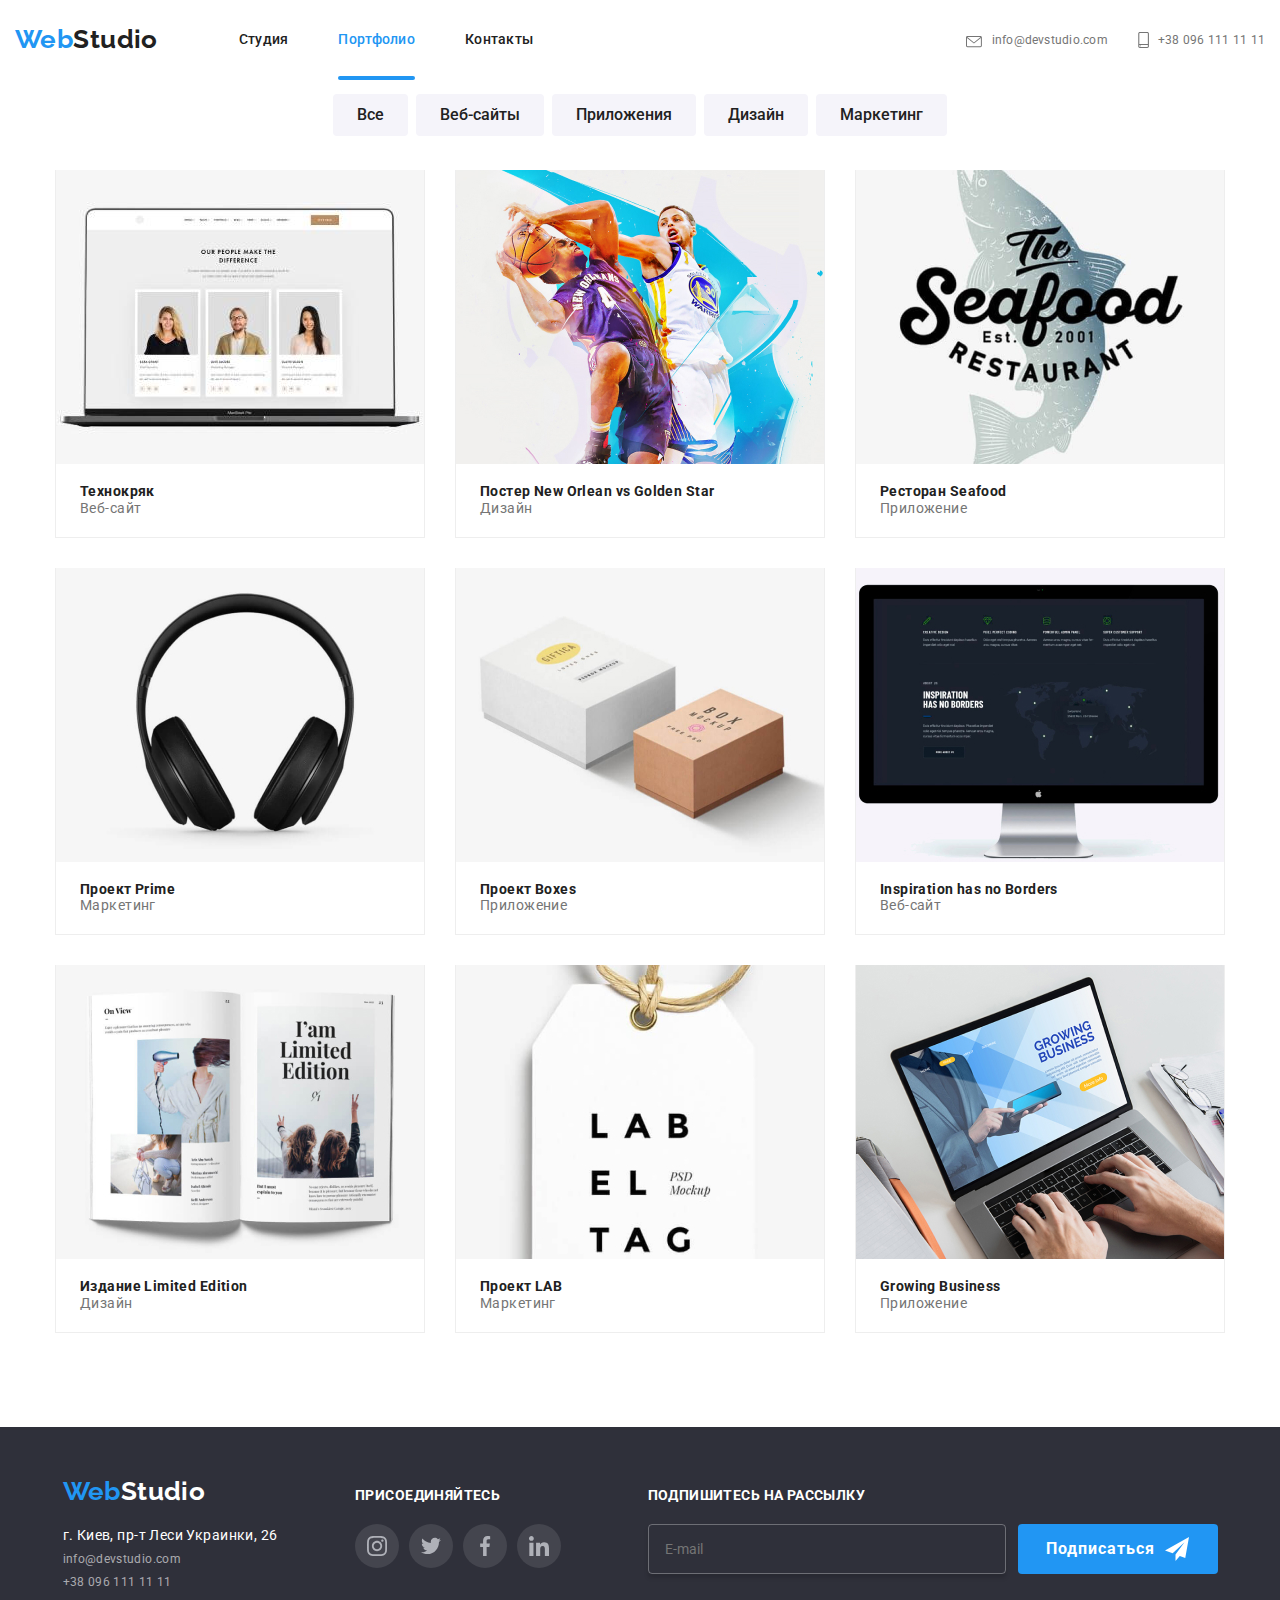
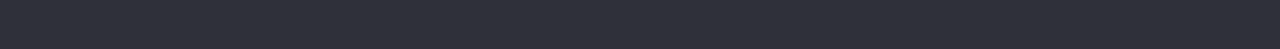
==== commit f13fbe83: "Адаптировал Портфолио" ====
--- a/portfolio.html
+++ b/portfolio.html
@@ -84,6 +84,7 @@
             <a class="link" href="">
               <div class="overflow-img">
                 <img
+                  class="pro-img"
                   alt="Анкеты"
                   srcset="./images/pro1_450.jpg, ./images/pro1_450@2x.jpg 2x"
                   src="./images/pro1_450.jpg"
@@ -102,7 +103,12 @@
           <li class="item">
             <a class="link" href="">
               <div class="overflow-img">
-                <img src="./images/pro2_450.jpg" alt="Баскетбол" width="370" />
+                <img
+                  class="pro-img"
+                  alt="Баскетбол"
+                  srcset="./images/pro2_450.jpg, ./images/pro2_450@2x.jpg 2x"
+                  src="./images/pro2_450.jpg"
+                />
                 <p class="pro on-dark">
                   Технокряк это современная площадка распространения коронавируса. Компании используют эту платформу для
                   цифрового шпионажа и атак на защищённые сервера конкурентов.
@@ -117,7 +123,12 @@
           <li class="item">
             <a class="link" href="">
               <div class="overflow-img">
-                <img src="./images/pro3_450.jpg" alt="Ресторан  лого" width="370" />
+                <img
+                  class="pro-img"
+                  alt="Ресторан  лого"
+                  srcset="./images/pro3_450.jpg, ./images/pro3_450@2x.jpg 2x"
+                  src="./images/pro3_450.jpg"
+                />
                 <p class="pro on-dark">
                   Технокряк это современная площадка распространения коронавируса. Компании используют эту платформу для
                   цифрового шпионажа и атак на защищённые сервера конкурентов.
@@ -132,7 +143,12 @@
           <li class="item">
             <a class="link" href="">
               <div class="overflow-img">
-                <img src="./images/pro4_450.jpg" alt="Наушники" width="370" />
+                <img
+                  class="pro-img"
+                  alt="Наушники"
+                  srcset="./images/pro4_450.jpg, ./images/pro4_450@2x.jpg 2x"
+                  src="./images/pro4_450.jpg"
+                />
                 <p class="pro on-dark">
                   Технокряк это современная площадка распространения коронавируса. Компании используют эту платформу для
                   цифрового шпионажа и атак на защищённые сервера конкурентов.
@@ -147,7 +163,12 @@
           <li class="item">
             <a class="link" href="">
               <div class="overflow-img">
-                <img src="./images/pro5_450.jpg" alt="Коробки" width="370" />
+                <img
+                  class="pro-img"
+                  alt="Коробки"
+                  srcset="./images/pro5_450.jpg, ./images/pro5_450@2x.jpg 2x"
+                  src="./images/pro5_450.jpg"
+                />
                 <p class="pro on-dark">
                   Технокряк это современная площадка распространения коронавируса. Компании используют эту платформу для
                   цифрового шпионажа и атак на защищённые сервера конкурентов.
@@ -162,7 +183,12 @@
           <li class="item">
             <a class="link" href="">
               <div class="overflow-img">
-                <img src="./images/pro6_450.jpg" alt="Монитор" width="370" />
+                <img
+                  class="pro-img"
+                  alt="Монитор"
+                  srcset="./images/pro6_450.jpg, ./images/pro6_450@2x.jpg 2x"
+                  src="./images/pro6_450.jpg"
+                />
                 <p class="pro on-dark">
                   Технокряк это современная площадка распространения коронавируса. Компании используют эту платформу для
                   цифрового шпионажа и атак на защищённые сервера конкурентов.
@@ -177,7 +203,12 @@
           <li class="item">
             <a class="link" href="">
               <div class="overflow-img">
-                <img src="./images/pro7_450.jpg" alt="Журнал" width="370" />
+                <img
+                  class="pro-img"
+                  alt="Журнал"
+                  srcset="./images/pro7_450.jpg, ./images/pro7_450@2x.jpg 2x"
+                  src="./images/pro7_450.jpg"
+                />
                 <p class="pro on-dark">
                   Технокряк это современная площадка распространения коронавируса. Компании используют эту платформу для
                   цифрового шпионажа и атак на защищённые сервера конкурентов.
@@ -192,7 +223,12 @@
           <li class="item">
             <a class="link" href="">
               <div class="overflow-img">
-                <img src="./images/pro8_450.jpg" alt="Бирка" width="370" />
+                <img
+                  class="pro-img"
+                  alt="Бирка"
+                  srcset="./images/pro8_450.jpg, ./images/pro8_450@2x.jpg 2x"
+                  src="./images/pro8_450.jpg"
+                />
                 <p class="pro on-dark">
                   Технокряк это современная площадка распространения коронавируса. Компании используют эту платформу для
                   цифрового шпионажа и атак на защищённые сервера конкурентов.
@@ -207,7 +243,12 @@
           <li class="item">
             <a class="link" href="">
               <div class="overflow-img">
-                <img src="./images/pro9_450.jpg" alt="Ноутбук" width="370" />
+                <img
+                  class="pro-img"
+                  alt="Ноутбук"
+                  srcset="./images/pro9_450.jpg, ./images/pro9_450@2x.jpg 2x"
+                  src="./images/pro9_450.jpg"
+                />
                 <p class="pro on-dark">
                   Технокряк это современная площадка распространения коронавируса. Компании используют эту платформу для
                   цифрового шпионажа и атак на защищённые сервера конкурентов.
--- a/css/main.min.css
+++ b/css/main.min.css
@@ -1,2 +1,2 @@
-html{-webkit-box-sizing:border-box;box-sizing:border-box}*,*::before,*::after{-webkit-box-sizing:inherit;box-sizing:inherit}*:hover,:focus,:focus-within{-webkit-transition:all 250ms cubic-bezier(0.4, 0, 0.2, 1);transition:all 250ms cubic-bezier(0.4, 0, 0.2, 1)}body{margin:0;padding:0;background-color:#fff;color:#757575;font-family:'Roboto', sans-serif;font-weight:400;font-size:14px;line-height:1.19;letter-spacing:.03em}img{display:block;max-width:100%;height:auto}h1,h2,h3,h4,h5,h6{margin:0}ul{margin:0;padding:0;list-style:none}p{margin:0}a{text-decoration:none;font-style:normal;color:inherit;font-family:inherit}.position-relative{position:relative}.appearance{appearance:none;-webkit-appearance:none;-moz-appearance:none}.is-hidden{position:absolute;width:1px;height:1px;margin:-1px;border:0;padding:0;clip:rect(0 0 0 0);overflow:hidden}.container{margin-left:auto;margin-right:auto;padding-left:15px;padding-right:15px;display:-webkit-box;display:-ms-flexbox;display:flex;width:480px}@media screen and (max-width: 767px){.container{-webkit-box-orient:vertical;-webkit-box-direction:normal;-ms-flex-direction:column;flex-direction:column}}@media screen and (min-width: 768px){.container{width:768px}}@media screen and (min-width: 1200px){.container{width:1200px}}.title{color:#212121}.button-icon{padding:0;margin:0;border:none}.section .on-dark{color:#fff}.title-section{font-weight:bold;font-size:36px;line-height:1.16;color:#212121}.title{font-weight:bold;font-size:14px;line-height:1.14;color:#212121}.text{line-height:1.71;color:#757575}.site-logo{display:-webkit-box;display:-ms-flexbox;display:flex;font-family:'Raleway', sans-serif;font-style:normal;font-weight:bold;font-size:26px;color:#2196f3}.site-header .site-logo{margin-top:24px;margin-bottom:25px}.logo-studio{color:#212121}.footer .logo-studio{color:#fff}@media screen and (max-width: 767px){.address-blok-header{margin-top:60px}}@media screen and (min-width: 768px){.address-blok-header{margin-left:auto}}.address-blok-header .item{display:-webkit-box;display:-ms-flexbox;display:flex;-webkit-box-align:center;-ms-flex-align:center;align-items:center}.address-blok-header .item:hover .icon,.address-blok-header .item:focus-within .icon{fill:#2196f3}.address-blok-header .item:hover .link{color:#2196f3}.address-blok-header .button-icon{margin-right:10px}.address-blok-header .button-icon.icon-mail{width:16px;height:11.2px;fill:#757575}.address-blok-header .button-icon.icon-phone{width:10px;height:15px;fill:#757575}.address-blok-header .button-icon.icon-phone .icon{width:11px}.address-blok-header .icon{background-position:center;background-size:contain;height:16px;width:16px;-webkit-transition:fill 250ms cubic-bezier(0.4, 0, 0.2, 1);transition:fill 250ms cubic-bezier(0.4, 0, 0.2, 1)}.site-header .address-list{display:-webkit-box;display:-ms-flexbox;display:flex;-webkit-box-orient:vertical;-webkit-box-direction:normal;-ms-flex-direction:column;flex-direction:column}@media screen and (max-width: 767px){.site-header .address-list{-webkit-box-align:center;-ms-flex-align:center;align-items:center}}@media screen and (min-width: 1200px){.site-header .address-list{-webkit-box-orient:horizontal;-webkit-box-direction:normal;-ms-flex-direction:row;flex-direction:row}}.site-header .address-list .item+.item{margin-top:16px}@media screen and (min-width: 768px){.site-header .address-list .item+.item{margin-top:10px}}@media screen and (min-width: 1200px){.site-header .address-list .item+.item{margin-top:0;margin-left:30px}}.address-list .link{font-size:12px;line-height:1.67;letter-spacing:0.02em}@media screen and (max-width: 767px){.address-list .link{font-size:18px}}.footer .address-blok{display:-webkit-box;display:-ms-flexbox;display:flex;-webkit-box-orient:vertical;-webkit-box-direction:normal;-ms-flex-direction:column;flex-direction:column}@media screen and (max-width: 1199px){.footer .address-blok{-webkit-box-align:center;-ms-flex-align:center;align-items:center}}.footer .address-list{display:-webkit-box;display:-ms-flexbox;display:flex;-webkit-box-orient:vertical;-webkit-box-direction:normal;-ms-flex-direction:column;flex-direction:column;margin-top:20px;text-align:center}@media screen and (min-width: 1200px){.footer .address-list{-webkit-box-align:start;-ms-flex-align:start;align-items:flex-start}}.footer .address-list .link{margin-top:9px;line-height:1.17;letter-spacing:.03em;color:rgba(255,255,255,0.6)}.footer .address-list .map{line-height:1.17;letter-spacing:.03em;color:#fff;font-style:normal}.list-social{margin-top:20px;display:-webkit-box;display:-ms-flexbox;display:flex}.item-social{width:44px;height:44px}.item-social+.item-social{margin-left:10px}.item-social .button-icon{display:-webkit-inline-box;display:-ms-inline-flexbox;display:inline-flex;width:100%;height:100%}.item-social .icon{width:44px;height:44px;border-radius:50px;fill:#afb1b8;-webkit-transition:background-color 250ms cubic-bezier(0.4, 0, 0.2, 1),fill 250ms cubic-bezier(0.4, 0, 0.2, 1);transition:background-color 250ms cubic-bezier(0.4, 0, 0.2, 1),fill 250ms cubic-bezier(0.4, 0, 0.2, 1)}.item-social .icon:hover,.item-social:focus-within .icon{background-color:#2196f3;fill:#fff}.dark-icon{border-radius:50px;fill:text-white;background-color:rgba(255,255,255,0.1)}.button{display:-webkit-inline-box;display:-ms-inline-flexbox;display:inline-flex;-webkit-box-align:center;-ms-flex-align:center;align-items:center;-webkit-box-pack:center;-ms-flex-pack:center;justify-content:center;padding-top:10px;padding-bottom:10px;min-width:200px;font-weight:bold;font-size:16px;line-height:1.87;letter-spacing:0.06em;background:#2196f3;color:#fff;border-radius:4px;border:none;outline:#188ce8}.button:hover,.button:focus{background-color:#188ce8}.site-header{position:fixed;-webkit-box-orient:horizontal;-webkit-box-direction:normal;-ms-flex-direction:row;flex-direction:row;-webkit-box-align:center;-ms-flex-align:center;align-items:center;-webkit-box-pack:justify;-ms-flex-pack:justify;justify-content:space-between;background:#ffffff;width:100%;z-index:1}.site-header .item:hover,.site-header .item:focus-within{color:#2196f3}.site-nav{display:-webkit-box;display:-ms-flexbox;display:flex}.site-nav>.list{display:-webkit-box;display:-ms-flexbox;display:flex;-webkit-box-orient:vertical;-webkit-box-direction:normal;-ms-flex-direction:column;flex-direction:column;font-weight:500;font-size:18px;letter-spacing:0.02em;line-height:1.67;color:#212121}@media screen and (min-width: 768px){.site-nav>.list{-webkit-box-orient:horizontal;-webkit-box-direction:normal;-ms-flex-direction:row;flex-direction:row;-webkit-box-align:center;-ms-flex-align:center;align-items:center;font-size:14px;line-height:1.14}}@media screen and (max-width: 767px){.site-nav .item+.item{margin-top:40px}}@media screen and (min-width: 768px){.site-nav .item+.item{margin-left:50px}}.site-nav .link{-webkit-transition:color 250ms cubic-bezier(0.4, 0, 0.2, 1);transition:color 250ms cubic-bezier(0.4, 0, 0.2, 1)}.site-nav .link.current{position:relative;color:#2196f3}@media screen and (max-width: 767px){.site-nav .link.current.studio::after{-webkit-transform:translateX(30%);transform:translateX(30%)}}.site-nav .link.current::after{content:'';display:block;margin-top:28px;position:absolute;width:100%;height:4px;background:#2196f3;border-radius:2px}@media screen and (max-width: 767px){.site-nav .link.current::after{margin-top:8px}}.menu-button{border:none;background-color:transparent}@media screen and (min-width: 768px){.menu-button{display:none}}.menu-button .icon-cross{display:none}.menu-button.is-open .icon-cross{display:block}.menu-button.is-open .icon-menu{display:none}.menu-button:hover,.menu-button:focus-within{fill:#2196f3}.menu-container{display:-webkit-box;display:-ms-flexbox;display:flex;-webkit-box-orient:horizontal;-webkit-box-direction:normal;-ms-flex-direction:row;flex-direction:row;-webkit-box-pack:justify;-ms-flex-pack:justify;justify-content:space-between;margin-left:81px;width:100%;z-index:1}@media screen and (max-width: 767px){.menu-container{position:absolute;-webkit-box-orient:vertical;-webkit-box-direction:normal;-ms-flex-direction:column;flex-direction:column;-webkit-box-align:center;-ms-flex-align:center;align-items:center;text-align:center;margin-left:0;top:100%;left:0;padding-top:60px;padding-bottom:60px;background:#fff;border-top:1px solid #ececec}.menu-container.is-open{display:none}}.hero-section{background-color:rgba(47,48,58,0.8)}.hero-section.overlay{max-width:1600px;height:auto;margin-right:auto;margin-left:auto}@media screen and (max-width: 767px){.hero-section.overlay{background-image:-webkit-gradient(linear, left top, left bottom, from(rgba(47,48,58,0.8)), to(rgba(47,48,58,0.8))),url("../images/Header img-mobile.jpg");background-image:linear-gradient(rgba(47,48,58,0.8), rgba(47,48,58,0.8)),url("../images/Header img-mobile.jpg");background-size:cover}}@media screen and (max-width: 767px) and (min-device-pixel-ratio: 2), screen and (max-width: 767px) and (-webkit-min-device-pixel-ratio: 2), screen and (max-width: 767px) and (min-resolution: 192dpi), screen and (max-width: 767px) and (min-resolution: 2dppx){.hero-section.overlay{background-image:-webkit-gradient(linear, left top, left bottom, from(rgba(47,48,58,0.8)), to(rgba(47,48,58,0.8))),url("../images/Header img-mobile@2x.jpg");background-image:linear-gradient(rgba(47,48,58,0.8), rgba(47,48,58,0.8)),url("../images/Header img-mobile@2x.jpg")}}@media screen and (min-width: 768px){.hero-section.overlay{background-image:-webkit-gradient(linear, left top, left bottom, from(rgba(47,48,58,0.8)), to(rgba(47,48,58,0.8))),url("../images/Header img-tablet.jpg");background-image:linear-gradient(rgba(47,48,58,0.8), rgba(47,48,58,0.8)),url("../images/Header img-tablet.jpg");background-size:cover}}@media screen and (min-width: 768px) and (min-device-pixel-ratio: 2), screen and (min-width: 768px) and (-webkit-min-device-pixel-ratio: 2), screen and (min-width: 768px) and (min-resolution: 192dpi), screen and (min-width: 768px) and (min-resolution: 2dppx){.hero-section.overlay{background-image:-webkit-gradient(linear, left top, left bottom, from(rgba(47,48,58,0.8)), to(rgba(47,48,58,0.8))),url("../images/Header img-tablet@2x.jpg");background-image:linear-gradient(rgba(47,48,58,0.8), rgba(47,48,58,0.8)),url("../images/Header img-tablet@2x.jpg")}}@media screen and (min-width: 1200px){.hero-section.overlay{background-image:-webkit-gradient(linear, left top, left bottom, from(rgba(47,48,58,0.8)), to(rgba(47,48,58,0.8))),url("../images/Header-img.jpg");background-image:linear-gradient(rgba(47,48,58,0.8), rgba(47,48,58,0.8)),url("../images/Header-img.jpg");background-size:cover}}@media screen and (min-width: 1200px) and (min-device-pixel-ratio: 2), screen and (min-width: 1200px) and (-webkit-min-device-pixel-ratio: 2), screen and (min-width: 1200px) and (min-resolution: 192dpi), screen and (min-width: 1200px) and (min-resolution: 2dppx){.hero-section.overlay{background-image:-webkit-gradient(linear, left top, left bottom, from(rgba(47,48,58,0.8)), to(rgba(47,48,58,0.8))),url("../images/Header img@2x.jpg");background-image:linear-gradient(rgba(47,48,58,0.8), rgba(47,48,58,0.8)),url("../images/Header img@2x.jpg")}}.hero-section .container{-webkit-box-orient:vertical;-webkit-box-direction:normal;-ms-flex-direction:column;flex-direction:column;-webkit-box-align:center;-ms-flex-align:center;align-items:center;padding-top:200px;padding-bottom:200px}.hero-section .title{text-align:center;margin-bottom:30px;font-size:26px;line-height:1.62;font-weight:900;letter-spacing:0.06em;color:#fff}@media screen and (min-width: 1200px){.hero-section .title{font-size:44px;line-height:1.36}}.feature{padding-top:60px;padding-bottom:60px}@media screen and (min-width: 1200px){.feature{padding-top:94px;padding-bottom:0}}@media screen and (min-width: 768px){.feature .list{display:-webkit-box;display:-ms-flexbox;display:flex;-ms-flex-wrap:wrap;flex-wrap:wrap}}@media screen and (min-width: 1200px){.feature .list{-ms-flex-wrap:nowrap;flex-wrap:nowrap}}.feature .item{width:100%}@media screen and (min-width: 768px){.feature .item{-ms-flex-preferred-size:calc(50% - 15px);flex-basis:calc(50% - 15px)}}@media screen and (min-width: 768px) and (max-width: 1199px){.feature .item:nth-child(2n){margin-left:30px}}@media screen and (min-width: 1200px){.feature .item{-ms-flex-preferred-size:calc((100% - 90px) / 4);flex-basis:calc((100% - 90px) / 4)}}.feature .item+.item{margin-top:30px}@media screen and (min-width: 768px){.feature .item+.item:nth-child(-n+2){margin-top:0}}@media screen and (min-width: 1200px){.feature .item+.item{margin-top:0;margin-left:30px}}.feature .icon{height:70px;width:70px}.feature .button-icon{height:120px;width:100%;background-color:#f5f4fa;border-radius:4px}.feature .title{text-align:center;margin-top:30px}@media screen and (min-width: 768px){.feature .title{text-align:left}}.feature .text{margin-top:10px}.activity{display:-webkit-box;display:-ms-flexbox;display:flex;-webkit-box-orient:vertical;-webkit-box-direction:normal;-ms-flex-direction:column;flex-direction:column;padding-top:94px;padding-bottom:94px}@media screen and (max-width: 1199px){.activity{display:none}}.activity .title-section{-ms-flex-item-align:center;-ms-grid-row-align:center;align-self:center;margin-bottom:50px}.activity .list{display:-webkit-box;display:-ms-flexbox;display:flex;-webkit-box-orient:horizontal;-webkit-box-direction:normal;-ms-flex-direction:row;flex-direction:row;-webkit-box-pack:justify;-ms-flex-pack:justify;justify-content:space-between}.activity .item{position:relative}.activity .item+.item{margin-left:30px}.activity .title.on-dark{position:absolute;bottom:0;width:100%;padding:27px;text-align:center;background-color:rgba(47,48,58,0.8)}.shadow{background-color:#f5f4fa}.our-team{padding-top:60px;padding-bottom:60px;-webkit-box-orient:vertical;-webkit-box-direction:normal;-ms-flex-direction:column;flex-direction:column}@media screen and (min-width: 1200px){.our-team{padding-top:94px;padding-bottom:94px}}.our-team .title-section{text-align:center}.our-team .list-team{display:-webkit-box;display:-ms-flexbox;display:flex;-webkit-box-orient:vertical;-webkit-box-direction:normal;-ms-flex-direction:column;flex-direction:column;margin-top:30px}@media screen and (min-width: 768px){.our-team .list-team{-webkit-box-orient:horizontal;-webkit-box-direction:normal;-ms-flex-direction:row;flex-direction:row;-webkit-box-pack:justify;-ms-flex-pack:justify;justify-content:space-between}}@media screen and (min-width: 768px) and (max-width: 1199px){.our-team .list-team{-ms-flex-wrap:wrap;flex-wrap:wrap}}@media screen and (min-width: 1200px){.our-team .list-team{margin-top:50px}}.our-team .item+.item{margin-top:30px}@media screen and (min-width: 768px){.our-team .item+.item:nth-child(-n+2){margin-top:0}}@media screen and (min-width: 1200px){.our-team .item+.item{margin-top:0;margin-left:30px}}.our-team .item{display:-webkit-box;display:-ms-flexbox;display:flex;-webkit-box-orient:vertical;-webkit-box-direction:normal;-ms-flex-direction:column;flex-direction:column;-webkit-box-align:center;-ms-flex-align:center;align-items:center;padding-bottom:24px;background-color:#fff;-webkit-box-shadow:0px 4px 4px rgba(0,0,0,0.25);box-shadow:0px 4px 4px rgba(0,0,0,0.25);border-radius:4px}@media screen and (min-width: 768px) and (max-width: 1199px){.our-team .item{-ms-flex-preferred-size:calc((100% - 30px) / 2);flex-basis:calc((100% - 30px) / 2)}}.our-team .title.name{margin-top:30px}.our-team .title.work{margin-top:10px}.our-team .list-social{margin-top:16px}.our-team .name{font-weight:500;font-size:16px}.our-team .work{font-size:16px;color:#757575}.clients{display:-webkit-box;display:-ms-flexbox;display:flex;-webkit-box-orient:vertical;-webkit-box-direction:normal;-ms-flex-direction:column;flex-direction:column;padding-top:60px;padding-bottom:60px}@media screen and (min-width: 1200px){.clients{padding-top:94px;padding-bottom:94px}}.clients .title-section{-ms-flex-item-align:center;-ms-grid-row-align:center;align-self:center;margin-bottom:50px}.clients .list{display:-webkit-box;display:-ms-flexbox;display:flex;-ms-flex-wrap:wrap;flex-wrap:wrap}@media screen and (min-width: 1200px){.clients .list{-ms-flex-wrap:nowrap;flex-wrap:nowrap}}.clients .item+.item{margin-left:30px;margin-top:30px}@media screen and (max-width: 767px){.clients .item+.item:nth-child(2n+1){margin-left:0}.clients .item+.item:nth-child(-n+2){margin-top:0}}@media screen and (min-width: 768px) and (max-width: 1199px){.clients .item+.item:nth-child(-n+3){margin-top:0}.clients .item+.item:nth-child(4n){margin-left:0}}@media screen and (min-width: 1200px){.clients .item+.item{margin-top:0}}.clients .item{border:1px solid #afb1b8;border-radius:4px;fill:#afb1b8;-webkit-transition:fill 250ms cubic-bezier(0.4, 0, 0.2, 1);transition:fill 250ms cubic-bezier(0.4, 0, 0.2, 1);-webkit-transition:border 250ms cubic-bezier(0.4, 0, 0.2, 1);transition:border 250ms cubic-bezier(0.4, 0, 0.2, 1);width:calc((100% - 30px) / 2)}@media screen and (min-width: 768px){.clients .item{width:calc((100% - 30px * 2) / 3)}}@media screen and (min-width: 1200px){.clients .item{width:calc((100% - 30px * 5) / 6)}}.clients .item:hover,.clients .item:focus-within{border-color:#2196f3;fill:#2196f3}.clients .button-icon{display:-webkit-box;display:-ms-flexbox;display:flex;-webkit-box-pack:center;-ms-flex-pack:center;justify-content:center;-webkit-box-align:center;-ms-flex-align:center;align-items:center;height:90px;fill:inherit}.clients .icon.klient1{width:44px;height:49px}.clients .icon.klient2{width:40px;height:52px}.clients .icon.klient3{width:41px;height:43px}.clients .icon.klient4{width:80px;height:42px}.clients .icon.klient5{width:59px;height:47px}.clients .icon.klient6{width:88px;height:45px}.modal{display:-webkit-box;display:-ms-flexbox;display:flex;-webkit-box-pack:center;-ms-flex-pack:center;justify-content:center;-webkit-box-align:center;-ms-flex-align:center;align-items:center;position:fixed;z-index:5;top:0;left:0;right:0;width:100%;height:100%;overflow-y:auto;-webkit-transition:all 250ms cubic-bezier(0.4, 0, 0.2, 1);transition:all 250ms cubic-bezier(0.4, 0, 0.2, 1);background:rgba(0,0,0,0.2)}.modal .form-blank{padding:40px;display:-webkit-box;display:-ms-flexbox;display:flex;-webkit-box-orient:vertical;-webkit-box-direction:normal;-ms-flex-direction:column;flex-direction:column;position:absolute;-webkit-transform:translateY(30%);transform:translateY(30%);background:#ffffff;-webkit-box-shadow:0px 2px 1px rgba(0,0,0,0.2),0px 1px 1px rgba(0,0,0,0.14),0px 1px 3px rgba(0,0,0,0.12);box-shadow:0px 2px 1px rgba(0,0,0,0.2),0px 1px 1px rgba(0,0,0,0.14),0px 1px 3px rgba(0,0,0,0.12);border-radius:4px}@media screen and (max-width: 767px){.modal .form-blank{margin-left:15px;margin-right:15px}}.modal .field{padding-top:12px;padding-right:16px;padding-bottom:12px;padding-left:42px;width:100%;border:solid 1px;border-color:rgba(33,33,33,0.2);border-radius:4px;-webkit-transition:border-color 250ms cubic-bezier(0.4, 0, 0.2, 1);transition:border-color 250ms cubic-bezier(0.4, 0, 0.2, 1);outline:none}.modal .commentary{resize:none}.modal .text-field{position:absolute;top:50%;left:42px;-webkit-transform:translateY(-50%);transform:translateY(-50%);-webkit-transition:color 250ms cubic-bezier(0.4, 0, 0.2, 1);transition:color 250ms cubic-bezier(0.4, 0, 0.2, 1);-webkit-transition:-webkit-transform 250ms cubic-bezier(0.4, 0, 0.2, 1);transition:-webkit-transform 250ms cubic-bezier(0.4, 0, 0.2, 1);transition:transform 250ms cubic-bezier(0.4, 0, 0.2, 1);transition:transform 250ms cubic-bezier(0.4, 0, 0.2, 1), -webkit-transform 250ms cubic-bezier(0.4, 0, 0.2, 1);line-height:1.14;letter-spacing:0.01em}.modal .text-commentary{position:absolute;top:12px;left:16px;-webkit-transition:color 250ms cubic-bezier(0.4, 0, 0.2, 1);transition:color 250ms cubic-bezier(0.4, 0, 0.2, 1);-webkit-transition:-webkit-transform 250ms cubic-bezier(0.4, 0, 0.2, 1);transition:-webkit-transform 250ms cubic-bezier(0.4, 0, 0.2, 1);transition:transform 250ms cubic-bezier(0.4, 0, 0.2, 1);transition:transform 250ms cubic-bezier(0.4, 0, 0.2, 1), -webkit-transform 250ms cubic-bezier(0.4, 0, 0.2, 1)}.modal .title{font-size:20px;line-height:23px}.modal .title+.label{margin-top:30px}.modal .label{position:relative}.modal .label:hover .icon,.modal .label:focus-within .icon{fill:#2196f3}.modal .label:hover .text-field,.modal .label:focus-within .text-field{-webkit-transform:translate(-24px, -38px);transform:translate(-24px, -38px);color:#2196f3}.modal .label:hover .text-commentary,.modal .label:focus-within .text-commentary{-webkit-transform:translate(0px, -30px);transform:translate(0px, -30px);color:#2196f3}.modal .label:hover .field,.modal .label:focus-within .field{border-color:#2196f3}.modal .label+.label{margin-top:28px}.modal .label .icon{width:18px;height:18px;position:absolute;top:50%;left:16px;-webkit-transform:translateY(-50%);transform:translateY(-50%);-webkit-transition:fill 250ms cubic-bezier(0.4, 0, 0.2, 1);transition:fill 250ms cubic-bezier(0.4, 0, 0.2, 1)}.modal .label-policy{position:relative;display:-webkit-box;display:-ms-flexbox;display:flex;-ms-flex-pack:distribute;justify-content:space-around;margin-top:20px}.modal .label-policy:focus-within .icon-checkbox{border-color:#2196f3}.modal .label-policy .link{color:#2196f3}.modal .text-policy{line-height:1.71;text-align:center}@media screen and (max-width: 1199px){.modal .text-policy{-moz-tab-size:12px;-o-tab-size:12px;tab-size:12px;line-height:1.67}}.modal .icon-checkbox{position:absolute;left:2px;-webkit-transform:translateY(3px);transform:translateY(3px);-webkit-transition:background-color 250ms cubic-bezier(0.4, 0, 0.2, 1);transition:background-color 250ms cubic-bezier(0.4, 0, 0.2, 1);-webkit-transition:border-color 250ms cubic-bezier(0.4, 0, 0.2, 1);transition:border-color 250ms cubic-bezier(0.4, 0, 0.2, 1);cursor:pointer;width:16px;height:16px;background-size:contain;background-color:#fff;border:2px solid #212121;border-radius:4px}.modal .checkbox:checked ~ .icon-checkbox{background-color:#2196f3;border-color:#2196f3}.modal .button{margin-top:30px;margin-left:auto;margin-right:auto;height:50px;border:none}.modal .button:hover,.modal .button:focus{background-color:#188ce8}.modal .data-modal-close{width:30px;height:30px;background-size:contain;position:absolute;right:8px;top:8px;background-color:#fff;margin:0;padding:0;border-width:0;outline-color:rgba(0,0,0,0)}.modal .data-modal-close:hover .icon,.modal .data-modal-close:focus-within .icon{fill:#2196f3}.modal .data-modal-close .icon{height:30px;width:30px;border-radius:100%;border:solid 1px rgba(0,0,0,0.1);-webkit-transition:fill 250ms cubic-bezier(0.4, 0, 0.2, 1);transition:fill 250ms cubic-bezier(0.4, 0, 0.2, 1)}.main-portfolio{padding-top:94px;padding-bottom:94px}.head-filter{display:-webkit-box;display:-ms-flexbox;display:flex;-webkit-box-pack:center;-ms-flex-pack:center;justify-content:center;margin-bottom:34px}.head-filter .filter{display:-webkit-box;display:-ms-flexbox;display:flex;-webkit-box-orient:horizontal;-webkit-box-direction:normal;-ms-flex-direction:row;flex-direction:row}@media screen and (max-width: 767px){.head-filter .filter{-ms-flex-wrap:wrap;flex-wrap:wrap}}.head-filter .item+.item{margin-left:8px}@media screen and (max-width: 767px){.head-filter .item+.item:nth-child(3n+4){margin-left:0}}@media screen and (max-width: 767px){.head-filter .item+.item:nth-child(n+4){margin-top:15px}}.head-filter .radio{padding:6px 22px;background:#f5f4fa;font-weight:500;font-size:16px;line-height:1.62;color:#212121;border-radius:4px;border-color:transparent;-webkit-transition:background 250ms cubic-bezier(0.4, 0, 0.2, 1);transition:background 250ms cubic-bezier(0.4, 0, 0.2, 1);-webkit-transition:color 250ms cubic-bezier(0.4, 0, 0.2, 1);transition:color 250ms cubic-bezier(0.4, 0, 0.2, 1)}.head-filter .radio:hover,.head-filter .radio:focus{background:#2196f3;color:#fff;border-color:transparent}.project{display:-webkit-box;display:-ms-flexbox;display:flex}.project .list{display:-webkit-box;display:-ms-flexbox;display:flex;-webkit-box-orient:horizontal;-webkit-box-direction:normal;-ms-flex-direction:row;flex-direction:row;-ms-flex-wrap:wrap;flex-wrap:wrap}.project .item{display:-webkit-box;display:-ms-flexbox;display:flex;width:calc((100% - 60px) / 3)}.project .item:hover .pro.on-dark,.project .item:focus .pro.on-dark{-webkit-transform:translateY(0);transform:translateY(0)}.project .item:hover,.project .item:focus{-webkit-box-sizing:border-box;box-sizing:border-box;-webkit-box-shadow:1px 4px 6px rgba(0,0,0,0.16),0px 4px 4px rgba(0,0,0,0.06),0px 1px 1px rgba(0,0,0,0.12);box-shadow:1px 4px 6px rgba(0,0,0,0.16),0px 4px 4px rgba(0,0,0,0.06),0px 1px 1px rgba(0,0,0,0.12)}.project .item:not(:nth-child(3n+1)){margin-left:30px}.project .item:not(:nth-child(-n+3)){margin-top:30px}.project .pro.on-dark{display:-webkit-box;display:-ms-flexbox;display:flex;padding:63px 24px;position:absolute;top:0;left:0;width:100%;height:100%;-webkit-transform:translateY(105%);transform:translateY(105%);-webkit-transition:-webkit-transform 250ms cubic-bezier(0.4, 0, 0.2, 1);transition:-webkit-transform 250ms cubic-bezier(0.4, 0, 0.2, 1);transition:transform 250ms cubic-bezier(0.4, 0, 0.2, 1);transition:transform 250ms cubic-bezier(0.4, 0, 0.2, 1), -webkit-transform 250ms cubic-bezier(0.4, 0, 0.2, 1);font-size:18px;line-height:1.56;letter-spacing:.03em;background:#2196f3}.project .perimeter{padding-top:20px;padding-right:24px;padding-bottom:20px;padding-left:24px}.project .link{border-right:1px solid #eeeeee;border-bottom:1px solid #eeeeee;border-left:1px solid #eeeeee}.project .overflow-img{display:block;overflow:hidden;position:relative}footer{background-color:#2f303a}.footer{padding-bottom:60px}@media screen and (max-width: 767px){.footer{-webkit-box-orient:vertical;-webkit-box-direction:normal;-ms-flex-direction:column;flex-direction:column}}@media screen and (min-width: 768px){.footer{-ms-flex-wrap:wrap;flex-wrap:wrap;-webkit-box-align:baseline;-ms-flex-align:baseline;align-items:baseline;-ms-flex-pack:distribute;justify-content:space-around}}@media screen and (min-width: 1200px){.footer .item-colomn{-webkit-box-pack:justify;-ms-flex-pack:justify;justify-content:space-between;width:calc((100% - 60px) / 4)}}.footer .block-subscribe{display:-webkit-box;display:-ms-flexbox;display:flex;-webkit-box-orient:vertical;-webkit-box-direction:normal;-ms-flex-direction:column;flex-direction:column}@media screen and (min-width: 1200px){.footer .block-subscribe{width:calc((100% - 30px) / 2);-webkit-box-orient:horizontal;-webkit-box-direction:normal;-ms-flex-direction:row;flex-direction:row}}.footer .section{padding-top:60px}@media screen and (max-width: 1199px){.footer .section{display:-webkit-box;display:-ms-flexbox;display:flex;-webkit-box-orient:vertical;-webkit-box-direction:normal;-ms-flex-direction:column;flex-direction:column;-webkit-box-align:center;-ms-flex-align:center;align-items:center}}.icon.send{width:24px;height:24px;margin-left:10px}.subscribe-title{display:block;margin-bottom:20px;text-align:center}@media screen and (min-width: 1200px){.subscribe-title{text-align:left}}.label-subscribe{display:block;width:100%}.label-subscribe:hover .field-subscribe,.label-subscribe:focus-within .field-subscribe{border-color:#2196f3}@media screen and (min-width: 1200px){.label-subscribe{margin-right:12px}}.field-subscribe{margin-bottom:20px;padding:15px 16px;width:100%;height:50px;color:#757575;background-color:rgba(0,0,0,0);border:1px solid rgba(255,255,255,0.3);-webkit-box-sizing:border-box;box-sizing:border-box;-webkit-box-shadow:0px 4px 4px rgba(0,0,0,0.15);box-shadow:0px 4px 4px rgba(0,0,0,0.15);border-radius:4px;outline:none}@media screen and (max-width: 1199px){.field-subscribe{width:450px}}@media screen and (min-width: 1200px){.field-subscribe{margin-bottom:0}}.block-subscribe .button{-ms-flex-item-align:center;-ms-grid-row-align:center;align-self:center;height:50px}@media screen and (min-width: 1200px){.block-subscribe .button{-ms-flex-item-align:end;align-self:flex-end}}
+html{-webkit-box-sizing:border-box;box-sizing:border-box}*,*::before,*::after{-webkit-box-sizing:inherit;box-sizing:inherit}*:hover,:focus,:focus-within{-webkit-transition:all 250ms cubic-bezier(0.4, 0, 0.2, 1);transition:all 250ms cubic-bezier(0.4, 0, 0.2, 1)}body{margin:0;padding:0;background-color:#fff;color:#757575;font-family:'Roboto', sans-serif;font-weight:400;font-size:14px;line-height:1.19;letter-spacing:.03em}img{display:block;max-width:100%;height:auto}h1,h2,h3,h4,h5,h6{margin:0}ul{margin:0;padding:0;list-style:none}p{margin:0}a{text-decoration:none;font-style:normal;color:inherit;font-family:inherit}.position-relative{position:relative}.appearance{appearance:none;-webkit-appearance:none;-moz-appearance:none}.is-hidden{position:absolute;width:1px;height:1px;margin:-1px;border:0;padding:0;clip:rect(0 0 0 0);overflow:hidden}.container{margin-left:auto;margin-right:auto;padding-left:15px;padding-right:15px;display:-webkit-box;display:-ms-flexbox;display:flex;width:480px}@media screen and (max-width: 767px){.container{-webkit-box-orient:vertical;-webkit-box-direction:normal;-ms-flex-direction:column;flex-direction:column}}@media screen and (min-width: 768px){.container{width:768px}}@media screen and (min-width: 1200px){.container{width:1200px}}.title{color:#212121}.button-icon{padding:0;margin:0;border:none}.section .on-dark{color:#fff}.title-section{font-weight:bold;font-size:36px;line-height:1.16;color:#212121}.title{font-weight:bold;font-size:14px;line-height:1.14;color:#212121}.text{line-height:1.71;color:#757575}.site-logo{display:-webkit-box;display:-ms-flexbox;display:flex;font-family:'Raleway', sans-serif;font-style:normal;font-weight:bold;font-size:26px;color:#2196f3}.site-header .site-logo{margin-top:24px;margin-bottom:25px}.logo-studio{color:#212121}.footer .logo-studio{color:#fff}@media screen and (max-width: 767px){.address-blok-header{margin-top:60px}}@media screen and (min-width: 768px){.address-blok-header{margin-left:auto}}.address-blok-header .item{display:-webkit-box;display:-ms-flexbox;display:flex;-webkit-box-align:center;-ms-flex-align:center;align-items:center}.address-blok-header .item:hover .icon,.address-blok-header .item:focus-within .icon{fill:#2196f3}.address-blok-header .item:hover .link{color:#2196f3}.address-blok-header .button-icon{margin-right:10px}.address-blok-header .button-icon.icon-mail{width:16px;height:11.2px;fill:#757575}.address-blok-header .button-icon.icon-phone{width:10px;height:15px;fill:#757575}.address-blok-header .button-icon.icon-phone .icon{width:11px}.address-blok-header .icon{background-position:center;background-size:contain;height:16px;width:16px;-webkit-transition:fill 250ms cubic-bezier(0.4, 0, 0.2, 1);transition:fill 250ms cubic-bezier(0.4, 0, 0.2, 1)}.site-header .address-list{display:-webkit-box;display:-ms-flexbox;display:flex;-webkit-box-orient:vertical;-webkit-box-direction:normal;-ms-flex-direction:column;flex-direction:column}@media screen and (max-width: 767px){.site-header .address-list{-webkit-box-align:center;-ms-flex-align:center;align-items:center}}@media screen and (min-width: 1200px){.site-header .address-list{-webkit-box-orient:horizontal;-webkit-box-direction:normal;-ms-flex-direction:row;flex-direction:row}}.site-header .address-list .item+.item{margin-top:16px}@media screen and (min-width: 768px){.site-header .address-list .item+.item{margin-top:10px}}@media screen and (min-width: 1200px){.site-header .address-list .item+.item{margin-top:0;margin-left:30px}}.address-list .link{font-size:12px;line-height:1.67;letter-spacing:0.02em}@media screen and (max-width: 767px){.address-list .link{font-size:18px}}.footer .address-blok{display:-webkit-box;display:-ms-flexbox;display:flex;-webkit-box-orient:vertical;-webkit-box-direction:normal;-ms-flex-direction:column;flex-direction:column}@media screen and (max-width: 1199px){.footer .address-blok{-webkit-box-align:center;-ms-flex-align:center;align-items:center}}.footer .address-list{display:-webkit-box;display:-ms-flexbox;display:flex;-webkit-box-orient:vertical;-webkit-box-direction:normal;-ms-flex-direction:column;flex-direction:column;margin-top:20px;text-align:center}@media screen and (min-width: 1200px){.footer .address-list{-webkit-box-align:start;-ms-flex-align:start;align-items:flex-start}}.footer .address-list .link{margin-top:9px;line-height:1.17;letter-spacing:.03em;color:rgba(255,255,255,0.6)}.footer .address-list .map{line-height:1.17;letter-spacing:.03em;color:#fff;font-style:normal}.list-social{margin-top:20px;display:-webkit-box;display:-ms-flexbox;display:flex}.item-social{width:44px;height:44px}.item-social+.item-social{margin-left:10px}.item-social .button-icon{display:-webkit-inline-box;display:-ms-inline-flexbox;display:inline-flex;width:100%;height:100%}.item-social .icon{width:44px;height:44px;border-radius:50px;fill:#afb1b8;-webkit-transition:background-color 250ms cubic-bezier(0.4, 0, 0.2, 1),fill 250ms cubic-bezier(0.4, 0, 0.2, 1);transition:background-color 250ms cubic-bezier(0.4, 0, 0.2, 1),fill 250ms cubic-bezier(0.4, 0, 0.2, 1)}.item-social .icon:hover,.item-social:focus-within .icon{background-color:#2196f3;fill:#fff}.dark-icon{border-radius:50px;fill:text-white;background-color:rgba(255,255,255,0.1)}.button{display:-webkit-inline-box;display:-ms-inline-flexbox;display:inline-flex;-webkit-box-align:center;-ms-flex-align:center;align-items:center;-webkit-box-pack:center;-ms-flex-pack:center;justify-content:center;padding-top:10px;padding-bottom:10px;min-width:200px;font-weight:bold;font-size:16px;line-height:1.87;letter-spacing:0.06em;background:#2196f3;color:#fff;border-radius:4px;border:none;outline:#188ce8}.button:hover,.button:focus{background-color:#188ce8}.site-header{position:fixed;-webkit-box-orient:horizontal;-webkit-box-direction:normal;-ms-flex-direction:row;flex-direction:row;-webkit-box-align:center;-ms-flex-align:center;align-items:center;-webkit-box-pack:justify;-ms-flex-pack:justify;justify-content:space-between;background:#ffffff;width:100%;z-index:1}.site-header .item:hover,.site-header .item:focus-within{color:#2196f3}.site-nav{display:-webkit-box;display:-ms-flexbox;display:flex}.site-nav>.list{display:-webkit-box;display:-ms-flexbox;display:flex;-webkit-box-orient:vertical;-webkit-box-direction:normal;-ms-flex-direction:column;flex-direction:column;font-weight:500;font-size:18px;letter-spacing:0.02em;line-height:1.67;color:#212121}@media screen and (min-width: 768px){.site-nav>.list{-webkit-box-orient:horizontal;-webkit-box-direction:normal;-ms-flex-direction:row;flex-direction:row;-webkit-box-align:center;-ms-flex-align:center;align-items:center;font-size:14px;line-height:1.14}}@media screen and (max-width: 767px){.site-nav .item+.item{margin-top:40px}}@media screen and (min-width: 768px){.site-nav .item+.item{margin-left:50px}}.site-nav .link{-webkit-transition:color 250ms cubic-bezier(0.4, 0, 0.2, 1);transition:color 250ms cubic-bezier(0.4, 0, 0.2, 1)}.site-nav .link.current{position:relative;color:#2196f3}@media screen and (max-width: 767px){.site-nav .link.current.studio::after{-webkit-transform:translateX(30%);transform:translateX(30%)}}.site-nav .link.current::after{content:'';display:block;margin-top:28px;position:absolute;width:100%;height:4px;background:#2196f3;border-radius:2px}@media screen and (max-width: 767px){.site-nav .link.current::after{margin-top:8px}}.menu-button{border:none;background-color:transparent}@media screen and (min-width: 768px){.menu-button{display:none}}.menu-button .icon-cross{display:none}.menu-button.is-open .icon-cross{display:block}.menu-button.is-open .icon-menu{display:none}.menu-button:hover,.menu-button:focus-within{fill:#2196f3}.menu-container{display:-webkit-box;display:-ms-flexbox;display:flex;-webkit-box-orient:horizontal;-webkit-box-direction:normal;-ms-flex-direction:row;flex-direction:row;-webkit-box-pack:justify;-ms-flex-pack:justify;justify-content:space-between;margin-left:81px;width:100%;z-index:1}@media screen and (max-width: 767px){.menu-container{position:absolute;-webkit-box-orient:vertical;-webkit-box-direction:normal;-ms-flex-direction:column;flex-direction:column;-webkit-box-align:center;-ms-flex-align:center;align-items:center;text-align:center;margin-left:0;top:100%;left:0;padding-top:60px;padding-bottom:60px;background:#fff;border-top:1px solid #ececec}.menu-container.is-open{display:none}}.hero-section{background-color:rgba(47,48,58,0.8)}.hero-section.overlay{max-width:1600px;height:auto;margin-right:auto;margin-left:auto}@media screen and (max-width: 767px){.hero-section.overlay{background-image:-webkit-gradient(linear, left top, left bottom, from(rgba(47,48,58,0.8)), to(rgba(47,48,58,0.8))),url("../images/Header img-mobile.jpg");background-image:linear-gradient(rgba(47,48,58,0.8), rgba(47,48,58,0.8)),url("../images/Header img-mobile.jpg");background-size:cover}}@media screen and (max-width: 767px) and (min-device-pixel-ratio: 2), screen and (max-width: 767px) and (-webkit-min-device-pixel-ratio: 2), screen and (max-width: 767px) and (min-resolution: 192dpi), screen and (max-width: 767px) and (min-resolution: 2dppx){.hero-section.overlay{background-image:-webkit-gradient(linear, left top, left bottom, from(rgba(47,48,58,0.8)), to(rgba(47,48,58,0.8))),url("../images/Header img-mobile@2x.jpg");background-image:linear-gradient(rgba(47,48,58,0.8), rgba(47,48,58,0.8)),url("../images/Header img-mobile@2x.jpg")}}@media screen and (min-width: 768px){.hero-section.overlay{background-image:-webkit-gradient(linear, left top, left bottom, from(rgba(47,48,58,0.8)), to(rgba(47,48,58,0.8))),url("../images/Header img-tablet.jpg");background-image:linear-gradient(rgba(47,48,58,0.8), rgba(47,48,58,0.8)),url("../images/Header img-tablet.jpg");background-size:cover}}@media screen and (min-width: 768px) and (min-device-pixel-ratio: 2), screen and (min-width: 768px) and (-webkit-min-device-pixel-ratio: 2), screen and (min-width: 768px) and (min-resolution: 192dpi), screen and (min-width: 768px) and (min-resolution: 2dppx){.hero-section.overlay{background-image:-webkit-gradient(linear, left top, left bottom, from(rgba(47,48,58,0.8)), to(rgba(47,48,58,0.8))),url("../images/Header img-tablet@2x.jpg");background-image:linear-gradient(rgba(47,48,58,0.8), rgba(47,48,58,0.8)),url("../images/Header img-tablet@2x.jpg")}}@media screen and (min-width: 1200px){.hero-section.overlay{background-image:-webkit-gradient(linear, left top, left bottom, from(rgba(47,48,58,0.8)), to(rgba(47,48,58,0.8))),url("../images/Header-img.jpg");background-image:linear-gradient(rgba(47,48,58,0.8), rgba(47,48,58,0.8)),url("../images/Header-img.jpg");background-size:cover}}@media screen and (min-width: 1200px) and (min-device-pixel-ratio: 2), screen and (min-width: 1200px) and (-webkit-min-device-pixel-ratio: 2), screen and (min-width: 1200px) and (min-resolution: 192dpi), screen and (min-width: 1200px) and (min-resolution: 2dppx){.hero-section.overlay{background-image:-webkit-gradient(linear, left top, left bottom, from(rgba(47,48,58,0.8)), to(rgba(47,48,58,0.8))),url("../images/Header img@2x.jpg");background-image:linear-gradient(rgba(47,48,58,0.8), rgba(47,48,58,0.8)),url("../images/Header img@2x.jpg")}}.hero-section .container{-webkit-box-orient:vertical;-webkit-box-direction:normal;-ms-flex-direction:column;flex-direction:column;-webkit-box-align:center;-ms-flex-align:center;align-items:center;padding-top:200px;padding-bottom:200px}.hero-section .title{text-align:center;margin-bottom:30px;font-size:26px;line-height:1.62;font-weight:900;letter-spacing:0.06em;color:#fff}@media screen and (min-width: 1200px){.hero-section .title{font-size:44px;line-height:1.36}}.feature{padding-top:60px;padding-bottom:60px}@media screen and (min-width: 1200px){.feature{padding-top:94px;padding-bottom:0}}@media screen and (min-width: 768px){.feature .list{display:-webkit-box;display:-ms-flexbox;display:flex;-ms-flex-wrap:wrap;flex-wrap:wrap}}@media screen and (min-width: 1200px){.feature .list{-ms-flex-wrap:nowrap;flex-wrap:nowrap}}.feature .item{width:100%}@media screen and (min-width: 768px){.feature .item{-ms-flex-preferred-size:calc(50% - 15px);flex-basis:calc(50% - 15px)}}@media screen and (min-width: 768px) and (max-width: 1199px){.feature .item:nth-child(2n){margin-left:30px}}@media screen and (min-width: 1200px){.feature .item{-ms-flex-preferred-size:calc((100% - 90px) / 4);flex-basis:calc((100% - 90px) / 4)}}.feature .item+.item{margin-top:30px}@media screen and (min-width: 768px){.feature .item+.item:nth-child(-n+2){margin-top:0}}@media screen and (min-width: 1200px){.feature .item+.item{margin-top:0;margin-left:30px}}.feature .icon{height:70px;width:70px}.feature .button-icon{height:120px;width:100%;background-color:#f5f4fa;border-radius:4px}.feature .title{text-align:center;margin-top:30px}@media screen and (min-width: 768px){.feature .title{text-align:left}}.feature .text{margin-top:10px}.activity{display:-webkit-box;display:-ms-flexbox;display:flex;-webkit-box-orient:vertical;-webkit-box-direction:normal;-ms-flex-direction:column;flex-direction:column;padding-top:94px;padding-bottom:94px}@media screen and (max-width: 1199px){.activity{display:none}}.activity .title-section{-ms-flex-item-align:center;-ms-grid-row-align:center;align-self:center;margin-bottom:50px}.activity .list{display:-webkit-box;display:-ms-flexbox;display:flex;-webkit-box-orient:horizontal;-webkit-box-direction:normal;-ms-flex-direction:row;flex-direction:row;-webkit-box-pack:justify;-ms-flex-pack:justify;justify-content:space-between}.activity .item{position:relative}.activity .item+.item{margin-left:30px}.activity .title.on-dark{position:absolute;bottom:0;width:100%;padding:27px;text-align:center;background-color:rgba(47,48,58,0.8)}.shadow{background-color:#f5f4fa}.our-team{padding-top:60px;padding-bottom:60px;-webkit-box-orient:vertical;-webkit-box-direction:normal;-ms-flex-direction:column;flex-direction:column}@media screen and (min-width: 1200px){.our-team{padding-top:94px;padding-bottom:94px}}.our-team .title-section{text-align:center}.our-team .list-team{display:-webkit-box;display:-ms-flexbox;display:flex;-webkit-box-orient:vertical;-webkit-box-direction:normal;-ms-flex-direction:column;flex-direction:column;margin-top:30px}@media screen and (min-width: 768px){.our-team .list-team{-webkit-box-orient:horizontal;-webkit-box-direction:normal;-ms-flex-direction:row;flex-direction:row;-webkit-box-pack:justify;-ms-flex-pack:justify;justify-content:space-between}}@media screen and (min-width: 768px) and (max-width: 1199px){.our-team .list-team{-ms-flex-wrap:wrap;flex-wrap:wrap}}@media screen and (min-width: 1200px){.our-team .list-team{margin-top:50px}}.our-team .item+.item{margin-top:30px}@media screen and (min-width: 768px){.our-team .item+.item:nth-child(-n+2){margin-top:0}}@media screen and (min-width: 1200px){.our-team .item+.item{margin-top:0;margin-left:30px}}.our-team .item{display:-webkit-box;display:-ms-flexbox;display:flex;-webkit-box-orient:vertical;-webkit-box-direction:normal;-ms-flex-direction:column;flex-direction:column;-webkit-box-align:center;-ms-flex-align:center;align-items:center;padding-bottom:24px;background-color:#fff;-webkit-box-shadow:0px 4px 4px rgba(0,0,0,0.25);box-shadow:0px 4px 4px rgba(0,0,0,0.25);border-radius:4px}@media screen and (min-width: 768px) and (max-width: 1199px){.our-team .item{-ms-flex-preferred-size:calc((100% - 30px) / 2);flex-basis:calc((100% - 30px) / 2)}}.our-team .title.name{margin-top:30px}.our-team .title.work{margin-top:10px}.our-team .list-social{margin-top:16px}.our-team .name{font-weight:500;font-size:16px}.our-team .work{font-size:16px;color:#757575}.clients{display:-webkit-box;display:-ms-flexbox;display:flex;-webkit-box-orient:vertical;-webkit-box-direction:normal;-ms-flex-direction:column;flex-direction:column;padding-top:60px;padding-bottom:60px}@media screen and (min-width: 1200px){.clients{padding-top:94px;padding-bottom:94px}}.clients .title-section{-ms-flex-item-align:center;-ms-grid-row-align:center;align-self:center;margin-bottom:50px}.clients .list{display:-webkit-box;display:-ms-flexbox;display:flex;-ms-flex-wrap:wrap;flex-wrap:wrap}@media screen and (min-width: 1200px){.clients .list{-ms-flex-wrap:nowrap;flex-wrap:nowrap}}.clients .item+.item{margin-left:30px;margin-top:30px}@media screen and (max-width: 767px){.clients .item+.item:nth-child(2n+1){margin-left:0}.clients .item+.item:nth-child(-n+2){margin-top:0}}@media screen and (min-width: 768px) and (max-width: 1199px){.clients .item+.item:nth-child(-n+3){margin-top:0}.clients .item+.item:nth-child(4n){margin-left:0}}@media screen and (min-width: 1200px){.clients .item+.item{margin-top:0}}.clients .item{border:1px solid #afb1b8;border-radius:4px;fill:#afb1b8;-webkit-transition:fill 250ms cubic-bezier(0.4, 0, 0.2, 1);transition:fill 250ms cubic-bezier(0.4, 0, 0.2, 1);-webkit-transition:border 250ms cubic-bezier(0.4, 0, 0.2, 1);transition:border 250ms cubic-bezier(0.4, 0, 0.2, 1);width:calc((100% - 30px) / 2)}@media screen and (min-width: 768px){.clients .item{width:calc((100% - 30px * 2) / 3)}}@media screen and (min-width: 1200px){.clients .item{width:calc((100% - 30px * 5) / 6)}}.clients .item:hover,.clients .item:focus-within{border-color:#2196f3;fill:#2196f3}.clients .button-icon{display:-webkit-box;display:-ms-flexbox;display:flex;-webkit-box-pack:center;-ms-flex-pack:center;justify-content:center;-webkit-box-align:center;-ms-flex-align:center;align-items:center;height:90px;fill:inherit}.clients .icon.klient1{width:44px;height:49px}.clients .icon.klient2{width:40px;height:52px}.clients .icon.klient3{width:41px;height:43px}.clients .icon.klient4{width:80px;height:42px}.clients .icon.klient5{width:59px;height:47px}.clients .icon.klient6{width:88px;height:45px}.modal{display:-webkit-box;display:-ms-flexbox;display:flex;-webkit-box-pack:center;-ms-flex-pack:center;justify-content:center;-webkit-box-align:center;-ms-flex-align:center;align-items:center;position:fixed;z-index:5;top:0;left:0;right:0;width:100%;height:100%;overflow-y:auto;-webkit-transition:all 250ms cubic-bezier(0.4, 0, 0.2, 1);transition:all 250ms cubic-bezier(0.4, 0, 0.2, 1);background:rgba(0,0,0,0.2)}.modal .form-blank{padding:40px;display:-webkit-box;display:-ms-flexbox;display:flex;-webkit-box-orient:vertical;-webkit-box-direction:normal;-ms-flex-direction:column;flex-direction:column;position:absolute;-webkit-transform:translateY(30%);transform:translateY(30%);background:#ffffff;-webkit-box-shadow:0px 2px 1px rgba(0,0,0,0.2),0px 1px 1px rgba(0,0,0,0.14),0px 1px 3px rgba(0,0,0,0.12);box-shadow:0px 2px 1px rgba(0,0,0,0.2),0px 1px 1px rgba(0,0,0,0.14),0px 1px 3px rgba(0,0,0,0.12);border-radius:4px}@media screen and (max-width: 767px){.modal .form-blank{margin-left:15px;margin-right:15px}}.modal .field{padding-top:12px;padding-right:16px;padding-bottom:12px;padding-left:42px;width:100%;border:solid 1px;border-color:rgba(33,33,33,0.2);border-radius:4px;-webkit-transition:border-color 250ms cubic-bezier(0.4, 0, 0.2, 1);transition:border-color 250ms cubic-bezier(0.4, 0, 0.2, 1);outline:none}.modal .commentary{resize:none}.modal .text-field{position:absolute;top:50%;left:42px;-webkit-transform:translateY(-50%);transform:translateY(-50%);-webkit-transition:color 250ms cubic-bezier(0.4, 0, 0.2, 1);transition:color 250ms cubic-bezier(0.4, 0, 0.2, 1);-webkit-transition:-webkit-transform 250ms cubic-bezier(0.4, 0, 0.2, 1);transition:-webkit-transform 250ms cubic-bezier(0.4, 0, 0.2, 1);transition:transform 250ms cubic-bezier(0.4, 0, 0.2, 1);transition:transform 250ms cubic-bezier(0.4, 0, 0.2, 1), -webkit-transform 250ms cubic-bezier(0.4, 0, 0.2, 1);line-height:1.14;letter-spacing:0.01em}.modal .text-commentary{position:absolute;top:12px;left:16px;-webkit-transition:color 250ms cubic-bezier(0.4, 0, 0.2, 1);transition:color 250ms cubic-bezier(0.4, 0, 0.2, 1);-webkit-transition:-webkit-transform 250ms cubic-bezier(0.4, 0, 0.2, 1);transition:-webkit-transform 250ms cubic-bezier(0.4, 0, 0.2, 1);transition:transform 250ms cubic-bezier(0.4, 0, 0.2, 1);transition:transform 250ms cubic-bezier(0.4, 0, 0.2, 1), -webkit-transform 250ms cubic-bezier(0.4, 0, 0.2, 1)}.modal .title{font-size:20px;line-height:23px}.modal .title+.label{margin-top:30px}.modal .label{position:relative}.modal .label:hover .icon,.modal .label:focus-within .icon{fill:#2196f3}.modal .label:hover .text-field,.modal .label:focus-within .text-field{-webkit-transform:translate(-24px, -38px);transform:translate(-24px, -38px);color:#2196f3}.modal .label:hover .text-commentary,.modal .label:focus-within .text-commentary{-webkit-transform:translate(0px, -30px);transform:translate(0px, -30px);color:#2196f3}.modal .label:hover .field,.modal .label:focus-within .field{border-color:#2196f3}.modal .label+.label{margin-top:28px}.modal .label .icon{width:18px;height:18px;position:absolute;top:50%;left:16px;-webkit-transform:translateY(-50%);transform:translateY(-50%);-webkit-transition:fill 250ms cubic-bezier(0.4, 0, 0.2, 1);transition:fill 250ms cubic-bezier(0.4, 0, 0.2, 1)}.modal .label-policy{position:relative;display:-webkit-box;display:-ms-flexbox;display:flex;-ms-flex-pack:distribute;justify-content:space-around;margin-top:20px}.modal .label-policy:focus-within .icon-checkbox{border-color:#2196f3}.modal .label-policy .link{color:#2196f3}.modal .text-policy{line-height:1.71;text-align:center}@media screen and (max-width: 1199px){.modal .text-policy{-moz-tab-size:12px;-o-tab-size:12px;tab-size:12px;line-height:1.67}}.modal .icon-checkbox{position:absolute;left:2px;-webkit-transform:translateY(3px);transform:translateY(3px);-webkit-transition:background-color 250ms cubic-bezier(0.4, 0, 0.2, 1);transition:background-color 250ms cubic-bezier(0.4, 0, 0.2, 1);-webkit-transition:border-color 250ms cubic-bezier(0.4, 0, 0.2, 1);transition:border-color 250ms cubic-bezier(0.4, 0, 0.2, 1);cursor:pointer;width:16px;height:16px;background-size:contain;background-color:#fff;border:2px solid #212121;border-radius:4px}.modal .checkbox:checked ~ .icon-checkbox{background-color:#2196f3;border-color:#2196f3}.modal .button{margin-top:30px;margin-left:auto;margin-right:auto;height:50px;border:none}.modal .button:hover,.modal .button:focus{background-color:#188ce8}.modal .data-modal-close{width:30px;height:30px;background-size:contain;position:absolute;right:8px;top:8px;background-color:#fff;margin:0;padding:0;border-width:0;outline-color:rgba(0,0,0,0)}.modal .data-modal-close:hover .icon,.modal .data-modal-close:focus-within .icon{fill:#2196f3}.modal .data-modal-close .icon{height:30px;width:30px;border-radius:100%;border:solid 1px rgba(0,0,0,0.1);-webkit-transition:fill 250ms cubic-bezier(0.4, 0, 0.2, 1);transition:fill 250ms cubic-bezier(0.4, 0, 0.2, 1)}.main-portfolio{padding-top:94px;padding-bottom:94px}.head-filter{display:-webkit-box;display:-ms-flexbox;display:flex;-webkit-box-pack:center;-ms-flex-pack:center;justify-content:center;margin-bottom:34px}.head-filter .filter{display:-webkit-box;display:-ms-flexbox;display:flex;-webkit-box-orient:horizontal;-webkit-box-direction:normal;-ms-flex-direction:row;flex-direction:row}@media screen and (max-width: 767px){.head-filter .filter{-ms-flex-wrap:wrap;flex-wrap:wrap}}.head-filter .item+.item{margin-left:8px}@media screen and (max-width: 767px){.head-filter .item+.item:nth-child(3n+4){margin-left:0}}@media screen and (max-width: 767px){.head-filter .item+.item:nth-child(n+4){margin-top:15px}}.head-filter .radio{padding:6px 22px;background:#f5f4fa;font-weight:500;font-size:16px;line-height:1.62;color:#212121;border-radius:4px;border-color:transparent;-webkit-transition:background 250ms cubic-bezier(0.4, 0, 0.2, 1);transition:background 250ms cubic-bezier(0.4, 0, 0.2, 1);-webkit-transition:color 250ms cubic-bezier(0.4, 0, 0.2, 1);transition:color 250ms cubic-bezier(0.4, 0, 0.2, 1)}.head-filter .radio:hover,.head-filter .radio:focus{background:#2196f3;color:#fff;border-color:transparent}.project{display:-webkit-box;display:-ms-flexbox;display:flex}.project .list{display:-webkit-box;display:-ms-flexbox;display:flex;-webkit-box-orient:horizontal;-webkit-box-direction:normal;-ms-flex-direction:row;flex-direction:row;-ms-flex-wrap:wrap;flex-wrap:wrap}.project .item{display:-webkit-box;display:-ms-flexbox;display:flex}@media screen and (max-width: 767px){.project .item{-webkit-box-orient:vertical;-webkit-box-direction:normal;-ms-flex-direction:column;flex-direction:column;margin-left:0}.project .item+.item{margin-top:30px}}@media screen and (min-width: 768px) and (max-width: 1199px){.project .item{width:calc((100% - 30px) / 2)}.project .item:not(:nth-child(2n+1)){margin-left:30px}.project .item:not(:nth-child(-n+2)){margin-top:30px}}@media screen and (min-width: 1200px){.project .item{width:calc((100% - 60px) / 3)}.project .item:not(:nth-child(3n+1)){margin-left:30px}.project .item:not(:nth-child(-n+3)){margin-top:30px}}.project .item:hover .pro.on-dark,.project .item:focus .pro.on-dark{-webkit-transform:translateY(0);transform:translateY(0)}.project .item:hover,.project .item:focus{-webkit-box-sizing:border-box;box-sizing:border-box;-webkit-box-shadow:1px 4px 6px rgba(0,0,0,0.16),0px 4px 4px rgba(0,0,0,0.06),0px 1px 1px rgba(0,0,0,0.12);box-shadow:1px 4px 6px rgba(0,0,0,0.16),0px 4px 4px rgba(0,0,0,0.06),0px 1px 1px rgba(0,0,0,0.12)}.project .pro.on-dark{display:-webkit-box;display:-ms-flexbox;display:flex;padding:63px 24px;position:absolute;top:0;left:0;width:100%;height:100%;-webkit-transform:translateY(105%);transform:translateY(105%);-webkit-transition:-webkit-transform 250ms cubic-bezier(0.4, 0, 0.2, 1);transition:-webkit-transform 250ms cubic-bezier(0.4, 0, 0.2, 1);transition:transform 250ms cubic-bezier(0.4, 0, 0.2, 1);transition:transform 250ms cubic-bezier(0.4, 0, 0.2, 1), -webkit-transform 250ms cubic-bezier(0.4, 0, 0.2, 1);font-size:18px;line-height:1.56;letter-spacing:.03em;background:#2196f3}.project .perimeter{padding-top:20px;padding-right:24px;padding-bottom:20px;padding-left:24px}.project .link{border-right:1px solid #eeeeee;border-bottom:1px solid #eeeeee;border-left:1px solid #eeeeee}.project .overflow-img{display:block;overflow:hidden;position:relative}.project .pro-img{height:294px;-o-object-fit:cover;object-fit:cover}footer{background-color:#2f303a}.footer{padding-bottom:60px}@media screen and (max-width: 767px){.footer{-webkit-box-orient:vertical;-webkit-box-direction:normal;-ms-flex-direction:column;flex-direction:column}}@media screen and (min-width: 768px){.footer{-ms-flex-wrap:wrap;flex-wrap:wrap;-webkit-box-align:baseline;-ms-flex-align:baseline;align-items:baseline;-ms-flex-pack:distribute;justify-content:space-around}}@media screen and (min-width: 1200px){.footer .item-colomn{-webkit-box-pack:justify;-ms-flex-pack:justify;justify-content:space-between;width:calc((100% - 60px) / 4)}}.footer .block-subscribe{display:-webkit-box;display:-ms-flexbox;display:flex;-webkit-box-orient:vertical;-webkit-box-direction:normal;-ms-flex-direction:column;flex-direction:column}@media screen and (min-width: 1200px){.footer .block-subscribe{width:calc((100% - 30px) / 2);-webkit-box-orient:horizontal;-webkit-box-direction:normal;-ms-flex-direction:row;flex-direction:row}}.footer .section{padding-top:60px}@media screen and (max-width: 1199px){.footer .section{display:-webkit-box;display:-ms-flexbox;display:flex;-webkit-box-orient:vertical;-webkit-box-direction:normal;-ms-flex-direction:column;flex-direction:column;-webkit-box-align:center;-ms-flex-align:center;align-items:center}}.icon.send{width:24px;height:24px;margin-left:10px}.subscribe-title{display:block;margin-bottom:20px;text-align:center}@media screen and (min-width: 1200px){.subscribe-title{text-align:left}}.label-subscribe{display:block;width:100%}.label-subscribe:hover .field-subscribe,.label-subscribe:focus-within .field-subscribe{border-color:#2196f3}@media screen and (min-width: 1200px){.label-subscribe{margin-right:12px}}.field-subscribe{margin-bottom:20px;padding:15px 16px;width:100%;height:50px;color:#757575;background-color:rgba(0,0,0,0);border:1px solid rgba(255,255,255,0.3);-webkit-box-sizing:border-box;box-sizing:border-box;-webkit-box-shadow:0px 4px 4px rgba(0,0,0,0.15);box-shadow:0px 4px 4px rgba(0,0,0,0.15);border-radius:4px;outline:none}@media screen and (max-width: 1199px){.field-subscribe{width:450px}}@media screen and (min-width: 1200px){.field-subscribe{margin-bottom:0}}.block-subscribe .button{-ms-flex-item-align:center;-ms-grid-row-align:center;align-self:center;height:50px}@media screen and (min-width: 1200px){.block-subscribe .button{-ms-flex-item-align:end;align-self:flex-end}}
 /*# sourceMappingURL=main.min.css.map */